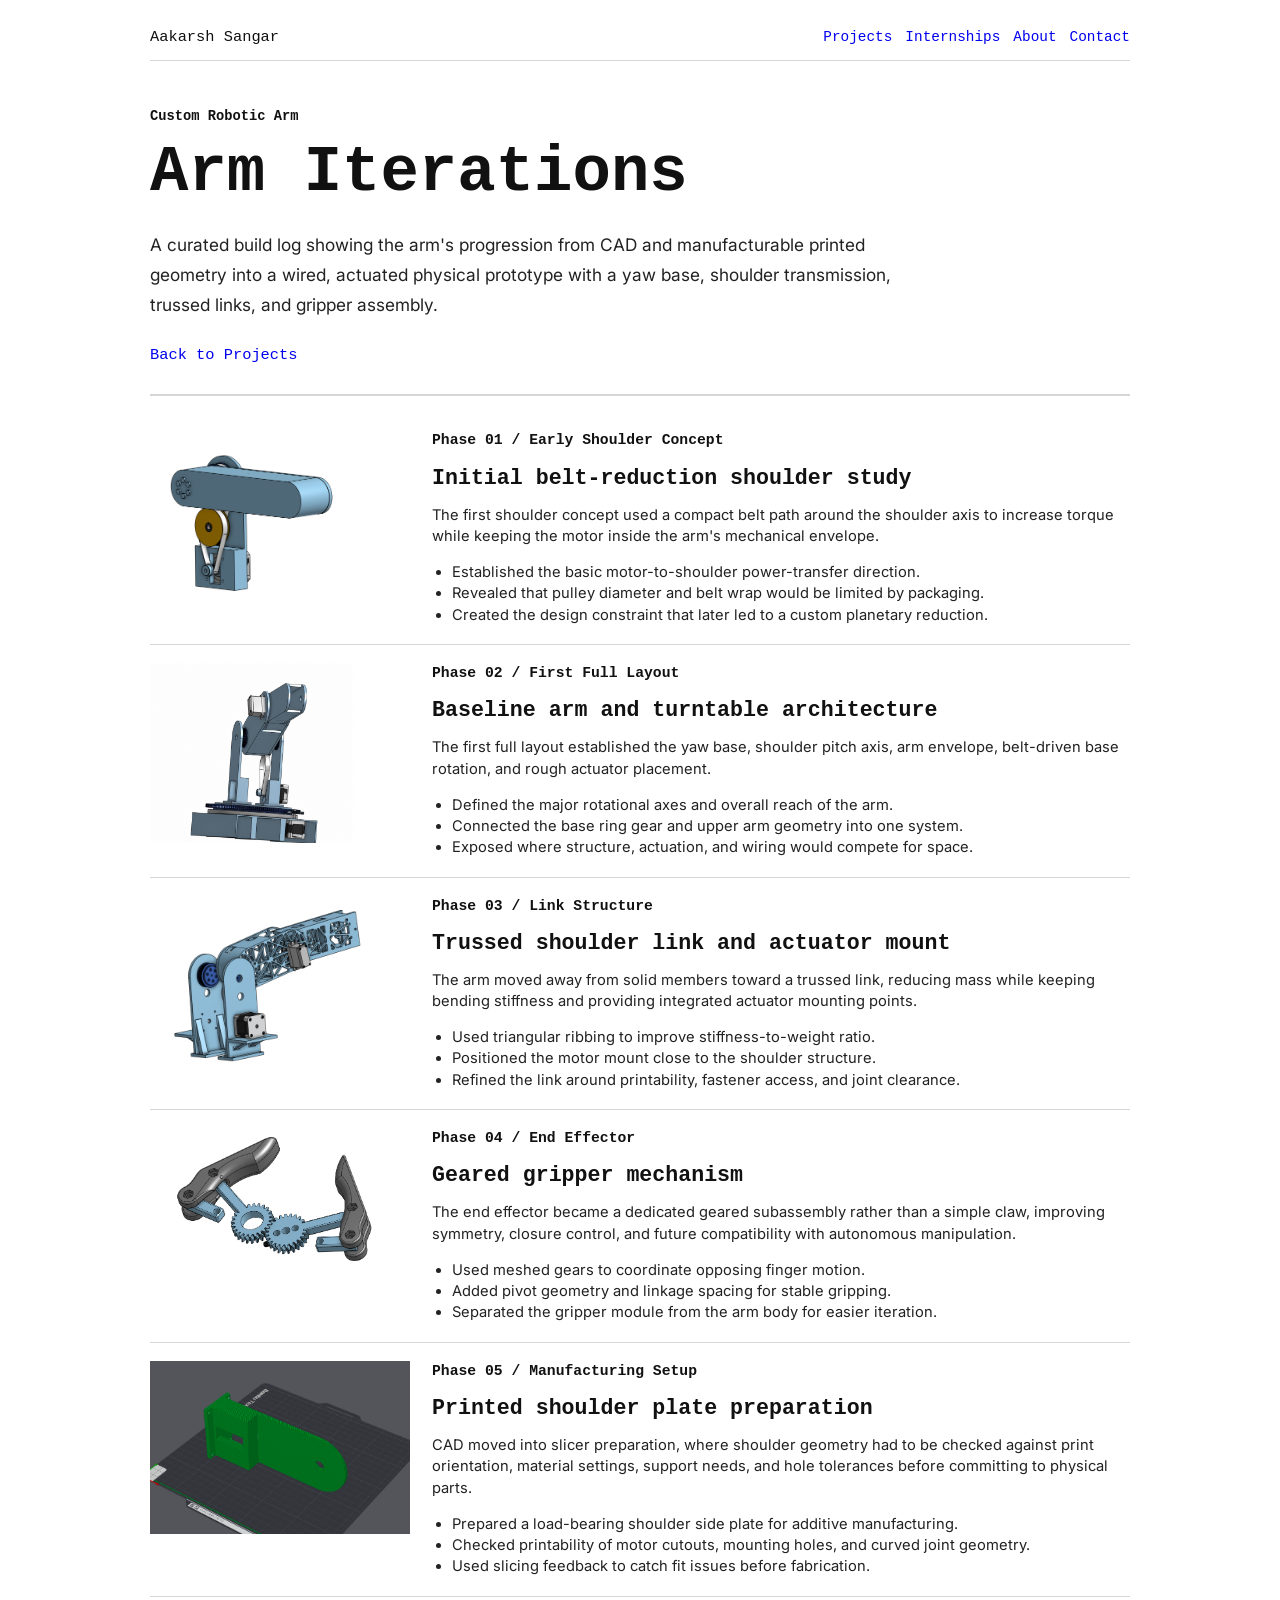
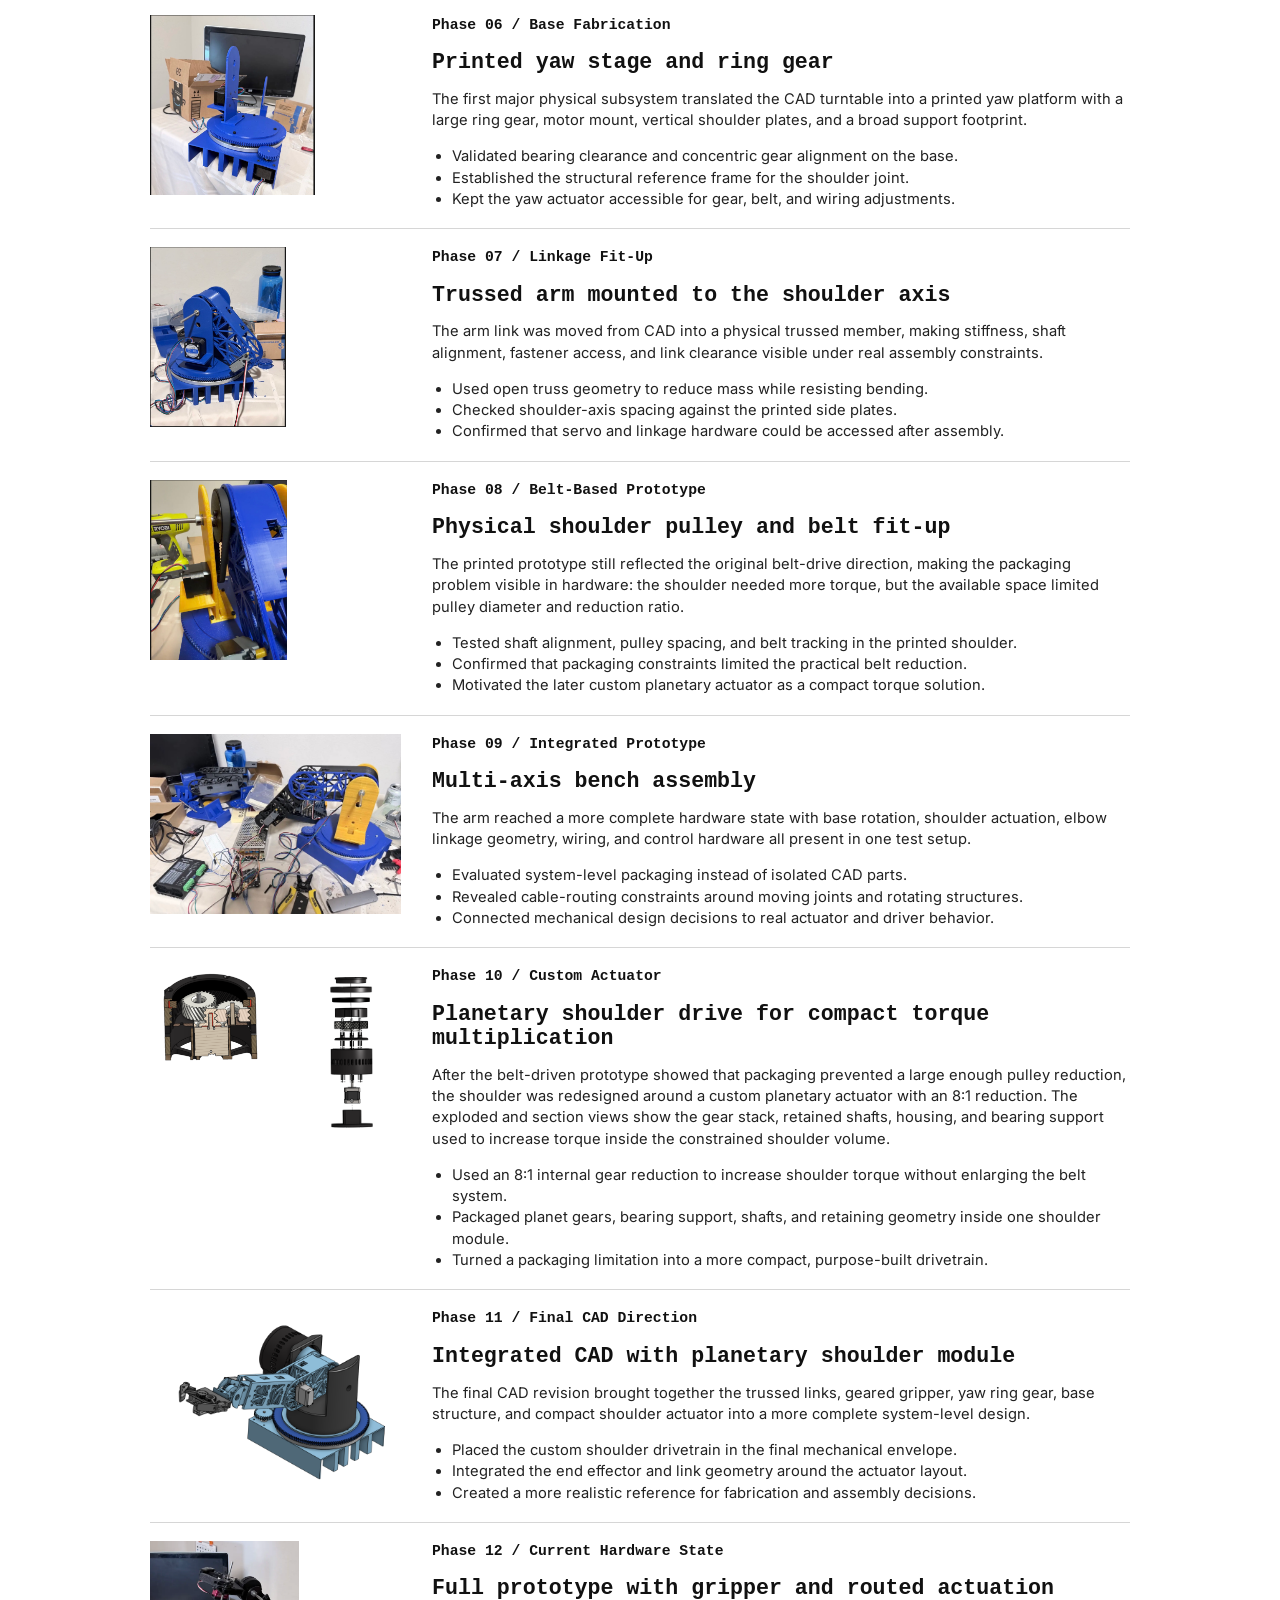
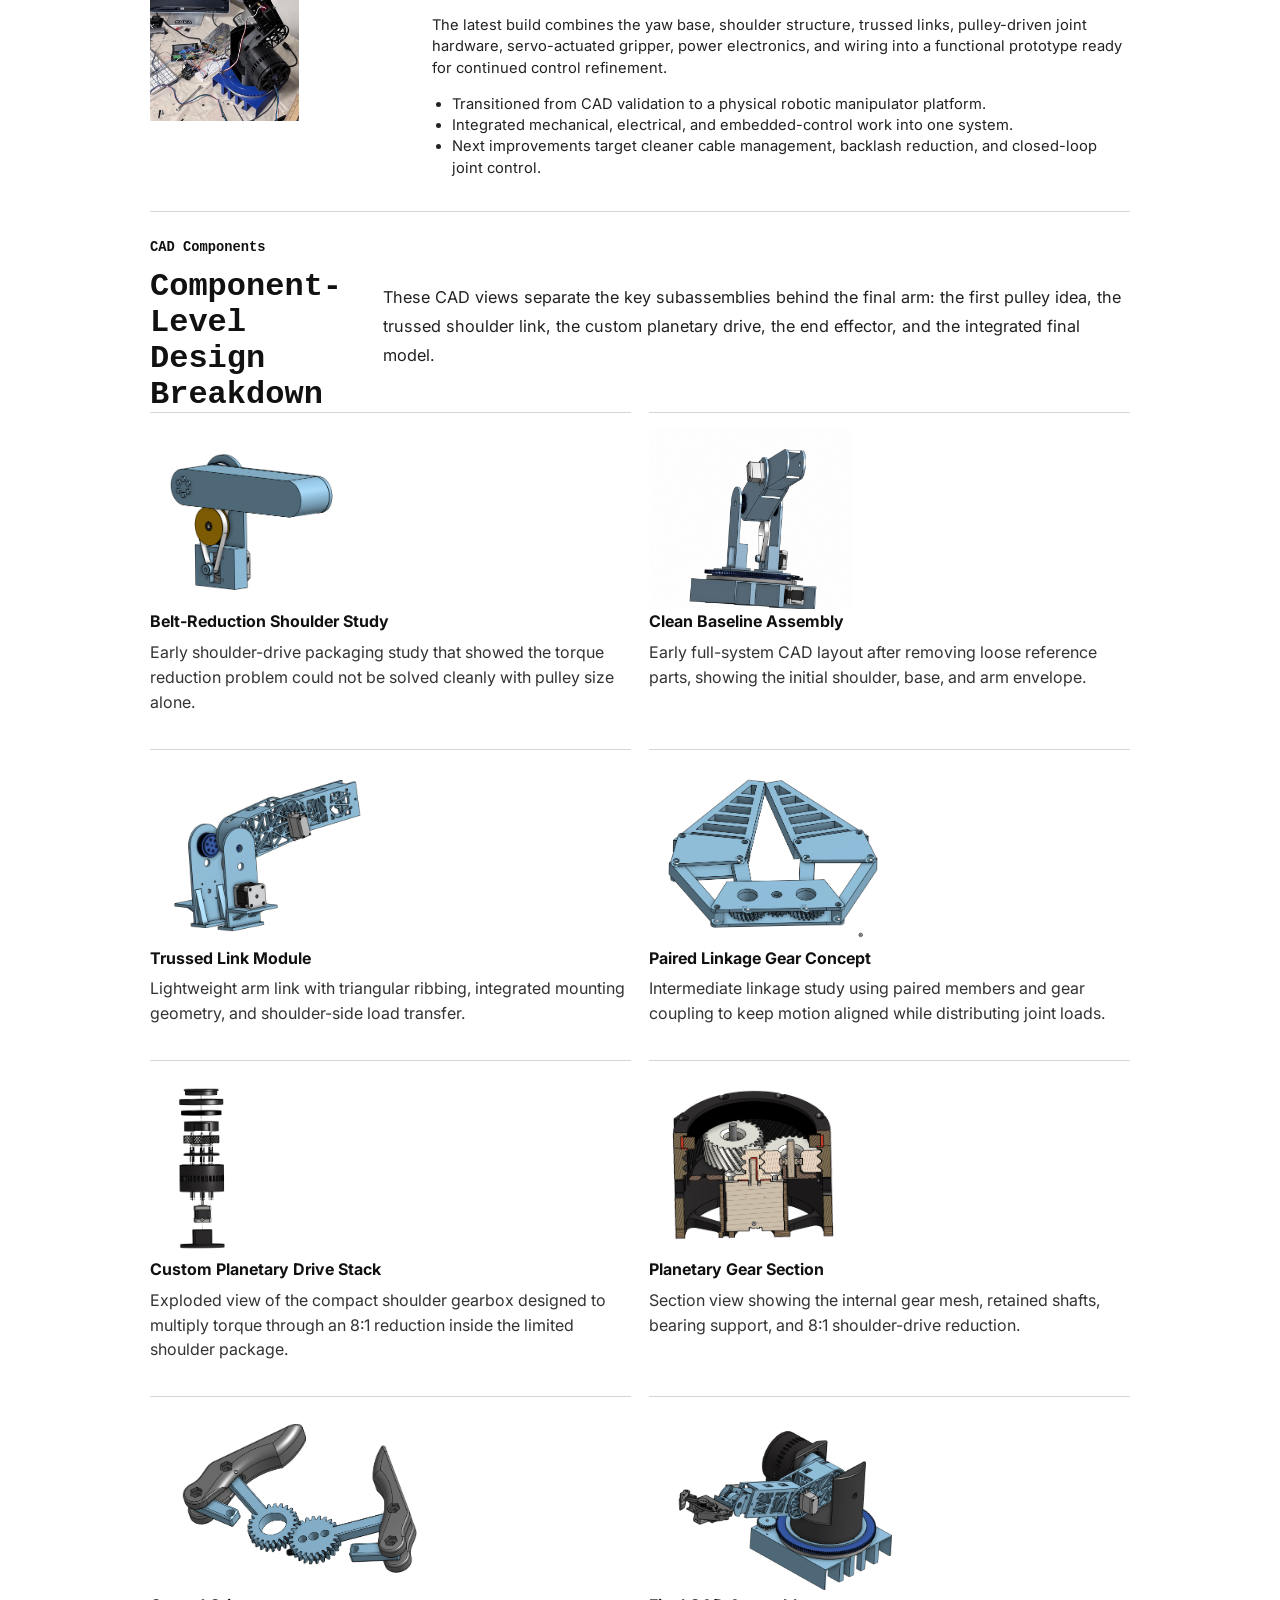
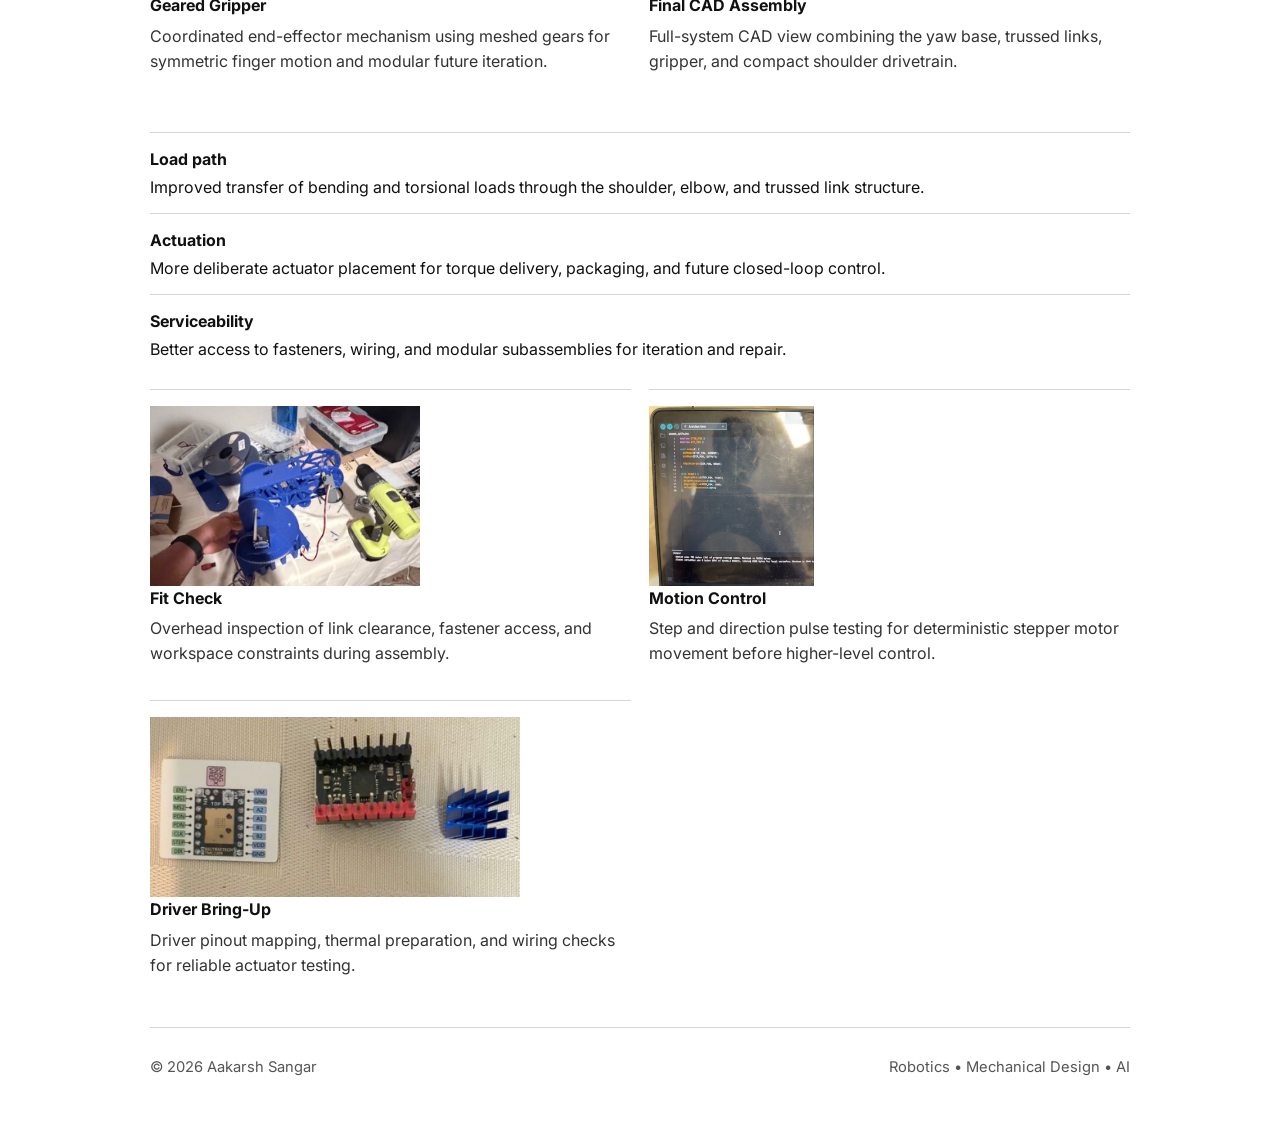
==== arm-iterations.html @ 0db15fcc "Add files via upload" ====
<!doctype html>
<html lang="en">
  <head>
    <meta charset="utf-8" />
    <meta name="viewport" content="width=device-width, initial-scale=1" />
    <meta
      name="description"
      content="Custom robotic arm iteration gallery by Aakarsh Sangar."
    />
    <title>Robotic Arm Iterations | Aakarsh Sangar</title>
    <link rel="preconnect" href="https://fonts.googleapis.com" />
    <link rel="preconnect" href="https://fonts.gstatic.com" crossorigin />
    <link
      href="https://fonts.googleapis.com/css2?family=Inter:wght@400;500;600;700;800&display=swap"
      rel="stylesheet"
    />
    <link rel="stylesheet" href="./styles.css" />
  </head>
  <body class="detail-page arm-detail">
    <header class="site-header" aria-label="Primary">
      <a class="brand" href="./index.html" aria-label="Aakarsh Sangar home">
        <span class="brand-mark" aria-hidden="true">AS</span>
        <span>Aakarsh Sangar</span>
      </a>
      <nav class="nav-links" aria-label="Page sections">
        <a href="./projects.html">Projects</a>
        <a href="./internships.html">Internships</a>
        <a href="./index.html#about">About</a>
        <a href="./index.html#contact">Contact</a>
      </nav>
    </header>

    <main>
      <section class="detail-hero" aria-labelledby="iterations-title">
        <p class="detail-kicker">Custom Robotic Arm</p>
        <h1 id="iterations-title">Arm Iterations</h1>
        <p class="detail-copy">
          A curated build log showing the arm's progression from CAD and
          manufacturable printed geometry into a wired, actuated physical
          prototype with a yaw base, shoulder transmission, trussed links, and
          gripper assembly.
        </p>
        <div class="hero-actions">
          <a class="button primary" href="./projects.html">Back to Projects</a>
        </div>
      </section>

      <section class="section iteration-grid" aria-label="Robotic arm iteration gallery">
        <article class="iteration-card">
          <img
            src="./assets/arm-iterations/18-cad-belt-shoulder-study.png"
            alt="Early CAD concept of robotic arm shoulder belt reduction"
          />
          <div class="iteration-body">
            <p class="eyebrow">Phase 01 / Early Shoulder Concept</p>
            <h2>Initial belt-reduction shoulder study</h2>
            <p>
              The first shoulder concept used a compact belt path around the
              shoulder axis to increase torque while keeping the motor inside
              the arm's mechanical envelope.
            </p>
            <ul>
              <li>Established the basic motor-to-shoulder power-transfer direction.</li>
              <li>Revealed that pulley diameter and belt wrap would be limited by packaging.</li>
              <li>Created the design constraint that later led to a custom planetary reduction.</li>
            </ul>
          </div>
        </article>

        <article class="iteration-card">
          <img
            src="./assets/arm-iterations/02-baseline-assembly-clean.jpg"
            alt="Cleaned early full CAD assembly of the robotic arm"
          />
          <div class="iteration-body">
            <p class="eyebrow">Phase 02 / First Full Layout</p>
            <h2>Baseline arm and turntable architecture</h2>
            <p>
              The first full layout established the yaw base, shoulder pitch
              axis, arm envelope, belt-driven base rotation, and rough actuator
              placement.
            </p>
            <ul>
              <li>Defined the major rotational axes and overall reach of the arm.</li>
              <li>Connected the base ring gear and upper arm geometry into one system.</li>
              <li>Exposed where structure, actuation, and wiring would compete for space.</li>
            </ul>
          </div>
        </article>

        <article class="iteration-card">
          <img
            src="./assets/arm-iterations/19-cad-trussed-shoulder-link.png"
            alt="CAD model of trussed robotic arm shoulder link"
          />
          <div class="iteration-body">
            <p class="eyebrow">Phase 03 / Link Structure</p>
            <h2>Trussed shoulder link and actuator mount</h2>
            <p>
              The arm moved away from solid members toward a trussed link,
              reducing mass while keeping bending stiffness and providing
              integrated actuator mounting points.
            </p>
            <ul>
              <li>Used triangular ribbing to improve stiffness-to-weight ratio.</li>
              <li>Positioned the motor mount close to the shoulder structure.</li>
              <li>Refined the link around printability, fastener access, and joint clearance.</li>
            </ul>
          </div>
        </article>

        <article class="iteration-card">
          <img
            src="./assets/arm-iterations/06-geared-gripper.png"
            alt="Geared gripper mechanism designed for the robotic arm"
          />
          <div class="iteration-body">
            <p class="eyebrow">Phase 04 / End Effector</p>
            <h2>Geared gripper mechanism</h2>
            <p>
              The end effector became a dedicated geared subassembly rather than
              a simple claw, improving symmetry, closure control, and future
              compatibility with autonomous manipulation.
            </p>
            <ul>
              <li>Used meshed gears to coordinate opposing finger motion.</li>
              <li>Added pivot geometry and linkage spacing for stable gripping.</li>
              <li>Separated the gripper module from the arm body for easier iteration.</li>
            </ul>
          </div>
        </article>

        <article class="iteration-card">
          <img
            src="./assets/arm-iterations/01-sliced-shoulder-plate.png"
            alt="Sliced shoulder plate prepared for 3D printing"
          />
          <div class="iteration-body">
            <p class="eyebrow">Phase 05 / Manufacturing Setup</p>
            <h2>Printed shoulder plate preparation</h2>
            <p>
              CAD moved into slicer preparation, where shoulder geometry had to
              be checked against print orientation, material settings, support
              needs, and hole tolerances before committing to physical parts.
            </p>
            <ul>
              <li>Prepared a load-bearing shoulder side plate for additive manufacturing.</li>
              <li>Checked printability of motor cutouts, mounting holes, and curved joint geometry.</li>
              <li>Used slicing feedback to catch fit issues before fabrication.</li>
            </ul>
          </div>
        </article>

        <article class="iteration-card">
          <img
            src="./assets/arm-iterations/08-real-base-yaw-ring.jpg"
            alt="Printed robotic arm base with ring gear and vertical shoulder supports"
          />
          <div class="iteration-body">
            <p class="eyebrow">Phase 06 / Base Fabrication</p>
            <h2>Printed yaw stage and ring gear</h2>
            <p>
              The first major physical subsystem translated the CAD turntable
              into a printed yaw platform with a large ring gear, motor mount,
              vertical shoulder plates, and a broad support footprint.
            </p>
            <ul>
              <li>Validated bearing clearance and concentric gear alignment on the base.</li>
              <li>Established the structural reference frame for the shoulder joint.</li>
              <li>Kept the yaw actuator accessible for gear, belt, and wiring adjustments.</li>
            </ul>
          </div>
        </article>

        <article class="iteration-card">
          <img
            src="./assets/arm-iterations/09-real-linkage-assembly.jpg"
            alt="Printed trussed arm linkage mounted to the robotic arm base"
          />
          <div class="iteration-body">
            <p class="eyebrow">Phase 07 / Linkage Fit-Up</p>
            <h2>Trussed arm mounted to the shoulder axis</h2>
            <p>
              The arm link was moved from CAD into a physical trussed member,
              making stiffness, shaft alignment, fastener access, and link
              clearance visible under real assembly constraints.
            </p>
            <ul>
              <li>Used open truss geometry to reduce mass while resisting bending.</li>
              <li>Checked shoulder-axis spacing against the printed side plates.</li>
              <li>Confirmed that servo and linkage hardware could be accessed after assembly.</li>
            </ul>
          </div>
        </article>

        <article class="iteration-card">
          <img
            src="./assets/arm-iterations/12-real-shoulder-transmission.jpg"
            alt="Close-up of physical belt-driven shoulder transmission"
          />
          <div class="iteration-body">
            <p class="eyebrow">Phase 08 / Belt-Based Prototype</p>
            <h2>Physical shoulder pulley and belt fit-up</h2>
            <p>
              The printed prototype still reflected the original belt-drive
              direction, making the packaging problem visible in hardware:
              the shoulder needed more torque, but the available space limited
              pulley diameter and reduction ratio.
            </p>
            <ul>
              <li>Tested shaft alignment, pulley spacing, and belt tracking in the printed shoulder.</li>
              <li>Confirmed that packaging constraints limited the practical belt reduction.</li>
              <li>Motivated the later custom planetary actuator as a compact torque solution.</li>
            </ul>
          </div>
        </article>

        <article class="iteration-card">
          <img
            src="./assets/arm-iterations/15-real-integrated-bench.jpg"
            alt="Integrated robotic arm prototype on a workbench with electronics and wiring"
          />
          <div class="iteration-body">
            <p class="eyebrow">Phase 09 / Integrated Prototype</p>
            <h2>Multi-axis bench assembly</h2>
            <p>
              The arm reached a more complete hardware state with base rotation,
              shoulder actuation, elbow linkage geometry, wiring, and control
              hardware all present in one test setup.
            </p>
            <ul>
              <li>Evaluated system-level packaging instead of isolated CAD parts.</li>
              <li>Revealed cable-routing constraints around moving joints and rotating structures.</li>
              <li>Connected mechanical design decisions to real actuator and driver behavior.</li>
            </ul>
          </div>
        </article>

        <article class="iteration-card engineering-highlight">
          <div class="iteration-media split-media">
            <img
              src="./assets/arm-iterations/21-cad-planetary-drive-section.png"
              alt="Section view of custom planetary shoulder drive"
            />
            <img
              src="./assets/arm-iterations/22-cad-planetary-drive-exploded.png"
              alt="Exploded CAD view of custom planetary shoulder drive"
            />
          </div>
          <div class="iteration-body">
            <p class="eyebrow">Phase 10 / Custom Actuator</p>
            <h2>Planetary shoulder drive for compact torque multiplication</h2>
            <p>
              After the belt-driven prototype showed that packaging prevented
              a large enough pulley reduction, the shoulder was redesigned
              around a custom planetary actuator with an 8:1 reduction. The
              exploded and section views show the gear stack, retained shafts,
              housing, and bearing support used to increase torque inside the
              constrained shoulder volume.
            </p>
            <ul>
              <li>Used an 8:1 internal gear reduction to increase shoulder torque without enlarging the belt system.</li>
              <li>Packaged planet gears, bearing support, shafts, and retaining geometry inside one shoulder module.</li>
              <li>Turned a packaging limitation into a more compact, purpose-built drivetrain.</li>
            </ul>
          </div>
        </article>

        <article class="iteration-card">
          <img
            src="./assets/arm-iterations/20-cad-final-arm-assembly.png"
            alt="Final CAD assembly of the robotic arm with planetary shoulder module"
          />
          <div class="iteration-body">
            <p class="eyebrow">Phase 11 / Final CAD Direction</p>
            <h2>Integrated CAD with planetary shoulder module</h2>
            <p>
              The final CAD revision brought together the trussed links, geared
              gripper, yaw ring gear, base structure, and compact shoulder
              actuator into a more complete system-level design.
            </p>
            <ul>
              <li>Placed the custom shoulder drivetrain in the final mechanical envelope.</li>
              <li>Integrated the end effector and link geometry around the actuator layout.</li>
              <li>Created a more realistic reference for fabrication and assembly decisions.</li>
            </ul>
          </div>
        </article>

        <article class="iteration-card featured-iteration">
          <img
            src="./assets/arm-iterations/17-real-current-prototype.png"
            alt="Current physical prototype of Aakarsh Sangar's robotic arm with gripper and wiring"
          />
          <div class="iteration-body">
            <p class="eyebrow">Phase 12 / Current Hardware State</p>
            <h2>Full prototype with gripper and routed actuation</h2>
            <p>
              The latest build combines the yaw base, shoulder structure,
              trussed links, pulley-driven joint hardware, servo-actuated
              gripper, power electronics, and wiring into a functional
              prototype ready for continued control refinement.
            </p>
            <ul>
              <li>Transitioned from CAD validation to a physical robotic manipulator platform.</li>
              <li>Integrated mechanical, electrical, and embedded-control work into one system.</li>
              <li>Next improvements target cleaner cable management, backlash reduction, and closed-loop joint control.</li>
            </ul>
          </div>
        </article>

        <div class="component-section">
          <div class="section-heading compact-heading">
            <div>
              <p class="eyebrow">CAD Components</p>
              <h2>Component-Level Design Breakdown</h2>
            </div>
            <p>
              These CAD views separate the key subassemblies behind the final
              arm: the first pulley idea, the trussed shoulder link, the custom
              planetary drive, the end effector, and the integrated final model.
            </p>
          </div>

          <div class="component-grid" aria-label="Robotic arm CAD component list">
            <article class="component-card">
              <img
                src="./assets/arm-iterations/18-cad-belt-shoulder-study.png"
                alt="Early CAD belt reduction concept for shoulder joint"
              />
              <div>
                <strong>Belt-Reduction Shoulder Study</strong>
                Early shoulder-drive packaging study that showed the torque
                reduction problem could not be solved cleanly with pulley size
                alone.
              </div>
            </article>
            <article class="component-card">
              <img
                src="./assets/arm-iterations/02-baseline-assembly-clean.jpg"
                alt="Cleaned baseline CAD assembly of robotic arm"
              />
              <div>
                <strong>Clean Baseline Assembly</strong>
                Early full-system CAD layout after removing loose reference
                parts, showing the initial shoulder, base, and arm envelope.
              </div>
            </article>
            <article class="component-card">
              <img
                src="./assets/arm-iterations/19-cad-trussed-shoulder-link.png"
                alt="CAD trussed link and shoulder support module"
              />
              <div>
                <strong>Trussed Link Module</strong>
                Lightweight arm link with triangular ribbing, integrated
                mounting geometry, and shoulder-side load transfer.
              </div>
            </article>
            <article class="component-card">
              <img
                src="./assets/arm-iterations/03-parallel-linkage.png"
                alt="CAD paired linkage and gear transfer concept"
              />
              <div>
                <strong>Paired Linkage Gear Concept</strong>
                Intermediate linkage study using paired members and gear
                coupling to keep motion aligned while distributing joint loads.
              </div>
            </article>
            <article class="component-card component-feature">
              <img
                src="./assets/arm-iterations/22-cad-planetary-drive-exploded.png"
                alt="Exploded CAD view of custom planetary shoulder drive"
              />
              <div>
                <strong>Custom Planetary Drive Stack</strong>
                Exploded view of the compact shoulder gearbox designed to
                multiply torque through an 8:1 reduction inside the limited
                shoulder package.
              </div>
            </article>
            <article class="component-card component-feature">
              <img
                src="./assets/arm-iterations/21-cad-planetary-drive-section.png"
                alt="Section CAD view of custom planetary shoulder gearbox"
              />
              <div>
                <strong>Planetary Gear Section</strong>
                Section view showing the internal gear mesh, retained shafts,
                bearing support, and 8:1 shoulder-drive reduction.
              </div>
            </article>
            <article class="component-card">
              <img
                src="./assets/arm-iterations/06-geared-gripper.png"
                alt="CAD geared gripper mechanism"
              />
              <div>
                <strong>Geared Gripper</strong>
                Coordinated end-effector mechanism using meshed gears for
                symmetric finger motion and modular future iteration.
              </div>
            </article>
            <article class="component-card component-wide">
              <img
                src="./assets/arm-iterations/20-cad-final-arm-assembly.png"
                alt="Final CAD robotic arm assembly"
              />
              <div>
                <strong>Final CAD Assembly</strong>
                Full-system CAD view combining the yaw base, trussed links,
                gripper, and compact shoulder drivetrain.
              </div>
            </article>
          </div>
        </div>

        <div class="technical-strip" aria-label="Technical improvement summary">
          <div>
            <strong>Load path</strong>
            Improved transfer of bending and torsional loads through the shoulder,
            elbow, and trussed link structure.
          </div>
          <div>
            <strong>Actuation</strong>
            More deliberate actuator placement for torque delivery, packaging,
            and future closed-loop control.
          </div>
          <div>
            <strong>Serviceability</strong>
            Better access to fasteners, wiring, and modular subassemblies for
            iteration and repair.
          </div>
        </div>

        <div class="supporting-gallery" aria-label="Supporting robotic arm build evidence">
          <article class="supporting-card">
            <img
              src="./assets/arm-iterations/10-real-overhead-fit-check.jpg"
              alt="Overhead fit check of the robotic arm linkage and base"
            />
            <div>
              <strong>Fit Check</strong>
              Overhead inspection of link clearance, fastener access, and
              workspace constraints during assembly.
            </div>
          </article>
          <article class="supporting-card">
            <img
              src="./assets/arm-iterations/13-real-step-dir-code.jpg"
              alt="Arduino IDE showing step and direction pulse code"
            />
            <div>
              <strong>Motion Control</strong>
              Step and direction pulse testing for deterministic stepper motor
              movement before higher-level control.
            </div>
          </article>
          <article class="supporting-card">
            <img
              src="./assets/arm-iterations/14-real-stepper-driver.png"
              alt="Stepper driver module, pinout reference card, and heat sink"
            />
            <div>
              <strong>Driver Bring-Up</strong>
              Driver pinout mapping, thermal preparation, and wiring checks for
              reliable actuator testing.
            </div>
          </article>
        </div>
      </section>
    </main>

    <footer class="footer">
      <span>© <span id="year"></span> Aakarsh Sangar</span>
      <span>Robotics • Mechanical Design • AI</span>
    </footer>

    <script src="./script.js"></script>
  </body>
</html>
---- styles.css ----
:root {
  color-scheme: dark;
  --bg: #181310;
  --surface: #211b17;
  --surface-2: #2a231f;
  --surface-3: #f6efe6;
  --line: rgba(246, 239, 230, 0.16);
  --line-strong: rgba(246, 239, 230, 0.34);
  --text: #f8f2ea;
  --muted: #c8b9a8;
  --accent: #d7b889;
  --accent-2: #f0ddbf;
  --ink: #17120e;
}

* {
  box-sizing: border-box;
}

html {
  scroll-behavior: smooth;
}

body {
  min-width: 320px;
  margin: 0;
  font-family: Inter, ui-sans-serif, system-ui, -apple-system, BlinkMacSystemFont, "Segoe UI", sans-serif;
  color: var(--text);
  background: var(--bg);
  letter-spacing: 0;
}

a {
  color: inherit;
}

.site-header {
  position: sticky;
  z-index: 20;
  top: 0;
  right: 0;
  left: 0;
  display: flex;
  align-items: center;
  justify-content: space-between;
  gap: 24px;
  padding: 16px clamp(18px, 5vw, 72px);
  border-bottom: 1px solid rgba(245, 239, 230, 0.12);
  background: rgba(22, 18, 15, 0.9);
  backdrop-filter: blur(18px);
}

.brand,
.nav-links {
  display: flex;
  align-items: center;
}

.brand {
  gap: 12px;
  text-decoration: none;
  font-weight: 700;
}

.brand-mark {
  display: grid;
  width: 36px;
  height: 36px;
  place-items: center;
  border: 1px solid var(--line-strong);
  border-radius: 8px;
  background: rgba(217, 185, 140, 0.14);
  color: var(--accent-2);
  font-size: 0.78rem;
}

.nav-links {
  gap: clamp(12px, 3vw, 30px);
}

.nav-links a {
  color: var(--muted);
  font-size: 0.92rem;
  font-weight: 600;
  text-decoration: none;
}

.nav-links a:hover,
.nav-links a:focus-visible {
  color: var(--text);
}

.hero {
  position: relative;
  display: grid;
  min-height: 460px;
  overflow: hidden;
  border-bottom: 1px solid var(--line);
}

.hero-image,
.hero-overlay {
  position: absolute;
  inset: 0;
}

.hero-image {
  width: 100%;
  height: 100%;
  object-fit: cover;
  opacity: 0.36;
  filter: sepia(0.8) saturate(0.55) brightness(0.7);
}

.hero-overlay {
  background:
    linear-gradient(90deg, var(--bg) 0%, rgba(22, 18, 15, 0.9) 48%, rgba(22, 18, 15, 0.68) 100%),
    linear-gradient(180deg, rgba(22, 18, 15, 0.08) 0%, var(--bg) 100%);
}

.hero-content {
  position: relative;
  z-index: 2;
  align-self: center;
  width: min(1120px, calc(100% - 36px));
  margin: 0 auto;
  padding: 52px 0;
}

.eyebrow {
  margin: 0 0 14px;
  color: var(--accent);
  font-size: 0.76rem;
  font-weight: 800;
  letter-spacing: 0;
  text-transform: uppercase;
}

h1,
h2,
p {
  overflow-wrap: anywhere;
}

h1 {
  max-width: 760px;
  margin: 0;
  font-size: clamp(3.1rem, 7vw, 6rem);
  line-height: 0.96;
  letter-spacing: 0;
}

h2 {
  margin: 0;
  font-size: clamp(1.8rem, 3.4vw, 3.2rem);
  line-height: 1.05;
  letter-spacing: 0;
}

.hero-copy {
  max-width: 680px;
  margin: 24px 0 0;
  color: var(--muted);
  font-size: clamp(1.05rem, 2vw, 1.35rem);
  line-height: 1.55;
}

.hero-actions {
  display: flex;
  flex-wrap: wrap;
  gap: 12px;
  margin-top: 26px;
}

.button {
  display: inline-flex;
  min-height: 46px;
  align-items: center;
  justify-content: center;
  border: 1px solid var(--line-strong);
  border-radius: 8px;
  padding: 0 18px;
  font-weight: 700;
  text-decoration: none;
}

.button.primary {
  border-color: rgba(245, 239, 230, 0.65);
  background: var(--surface-3);
  color: var(--ink);
}

.button.secondary {
  background: rgba(42, 33, 26, 0.7);
  color: var(--text);
}

.section {
  width: min(1120px, calc(100% - 36px));
  margin: 0 auto;
  padding: 54px 0;
}

.intro,
.contact,
.section-heading {
  display: grid;
  grid-template-columns: minmax(0, 0.55fr) minmax(300px, 1fr);
  gap: clamp(24px, 5vw, 64px);
  align-items: start;
}

.intro > p,
.contact > p,
.section-heading > p {
  margin: 0;
  color: var(--muted);
  font-size: 1.02rem;
  line-height: 1.75;
}

.about-copy {
  display: grid;
  gap: 14px;
}

.about-copy p {
  margin: 0;
  color: var(--muted);
  font-size: 1.02rem;
  line-height: 1.62;
}

.learning {
  padding-top: 10px;
}

.compact-heading {
  align-items: center;
}

.learning-list {
  display: flex;
  flex-wrap: wrap;
  gap: 10px;
}

.learning-list span {
  border: 1px solid rgba(245, 239, 230, 0.2);
  border-radius: 8px;
  padding: 10px 12px;
  background: rgba(42, 33, 26, 0.72);
  color: var(--accent-2);
  font-size: 0.9rem;
  font-weight: 700;
}

.projects-section {
  padding-top: 22px;
}

.project-grid {
  display: grid;
  grid-template-columns: repeat(3, minmax(0, 1fr));
  gap: 16px;
  margin-top: 34px;
}

.featured-grid {
  grid-template-columns: repeat(2, minmax(0, 1fr));
}

.spotlight-card {
  grid-column: span 2;
}

.spotlight-card .project-media {
  aspect-ratio: 21 / 9;
}

.archive-heading {
  margin-top: 74px;
}

.project-card {
  overflow: hidden;
  border: 1px solid var(--line);
  border-radius: 8px;
  background: rgba(33, 26, 21, 0.88);
}

.project-media {
  position: relative;
  aspect-ratio: 16 / 10;
  overflow: hidden;
  border-bottom: 1px solid var(--line);
  background: var(--surface-2);
}

.project-media img,
.project-placeholder {
  width: 100%;
  height: 100%;
}

.project-media img {
  display: block;
  object-fit: cover;
}

.project-gallery {
  display: grid;
  grid-template-columns: repeat(2, minmax(0, 1fr));
  gap: 8px;
  padding: 8px;
  border-bottom: 1px solid var(--line);
  background: rgba(22, 18, 15, 0.66);
}

.project-gallery img {
  display: block;
  width: 100%;
  aspect-ratio: 16 / 10;
  border: 1px solid rgba(245, 239, 230, 0.18);
  border-radius: 6px;
  object-fit: cover;
}

.project-placeholder {
  display: grid;
  place-items: center;
  padding: 22px;
  background:
    linear-gradient(135deg, rgba(217, 185, 140, 0.16), rgba(22, 18, 15, 0.12)),
    var(--surface-2);
  color: var(--accent);
  font-size: 0.84rem;
  font-weight: 800;
  text-align: center;
}

.project-body {
  padding: 20px;
}

.project-category {
  margin: 0 0 10px;
  color: var(--accent);
  font-size: 0.74rem;
  font-weight: 800;
  text-transform: uppercase;
}

.project-title {
  margin: 0;
  font-size: 1.15rem;
  line-height: 1.25;
}

.project-description {
  margin: 12px 0 18px;
  color: var(--muted);
  line-height: 1.65;
}

.project-meta {
  display: flex;
  flex-wrap: wrap;
  gap: 8px;
  margin-bottom: 18px;
}

.tag {
  border: 1px solid rgba(245, 239, 230, 0.18);
  border-radius: 999px;
  padding: 6px 9px;
  color: var(--accent-2);
  font-size: 0.76rem;
  font-weight: 700;
}

.project-links {
  display: flex;
  flex-wrap: wrap;
  gap: 14px;
}

.project-link {
  color: var(--accent-2);
  font-weight: 800;
  text-decoration: none;
}

.muted-link {
  color: var(--muted);
}

.project-link:hover,
.project-link:focus-visible {
  text-decoration: underline;
}

.home-page {
  background:
    linear-gradient(180deg, rgba(246, 239, 230, 0.035), transparent 280px),
    var(--bg);
}

.home-page .site-header {
  position: static;
  width: min(940px, calc(100% - 36px));
  margin: 0 auto;
  padding: 28px 0 18px;
  border-bottom: 1px solid var(--line);
  background: transparent;
  backdrop-filter: none;
}

.home-page .brand-mark {
  display: none;
}

.home-page .brand {
  font-size: 1rem;
}

.home-page .nav-links {
  gap: 18px;
}

.home-page .nav-links a {
  font-size: 0.86rem;
  font-weight: 600;
}

.home-page .hero {
  min-height: auto;
  border-bottom: 0;
}

.home-page .hero-content {
  display: grid;
  grid-template-columns: minmax(0, 1.3fr) minmax(260px, 0.7fr);
  gap: clamp(28px, 6vw, 72px);
  width: min(940px, calc(100% - 36px));
  padding: 58px 0 36px;
}

.home-page .hero-primary {
  min-width: 0;
}

.home-page h1 {
  max-width: 100%;
  font-size: clamp(3.2rem, 8vw, 5.9rem);
  line-height: 0.98;
}

.hero-line {
  max-width: 640px;
  margin: 22px 0 0;
  color: var(--muted);
  font-size: clamp(1.04rem, 2vw, 1.25rem);
  line-height: 1.62;
}

.home-page .hero-actions {
  gap: 10px;
  margin-top: 24px;
}

.home-page .button {
  min-height: 40px;
  border-radius: 999px;
  padding: 0 14px;
  font-size: 0.9rem;
}

.hero-notes {
  display: grid;
  align-self: end;
  gap: 14px;
  padding-top: 10px;
}

.hero-notes div {
  border-top: 1px solid var(--line);
  padding-top: 14px;
}

.hero-notes span {
  display: block;
  margin-bottom: 4px;
  color: var(--accent);
  font-size: 0.72rem;
  font-weight: 800;
  text-transform: uppercase;
}

.hero-notes strong {
  display: block;
  color: var(--text);
  font-size: 0.96rem;
  line-height: 1.45;
}

.home-page .section {
  width: min(940px, calc(100% - 36px));
  padding: 38px 0;
  border-top: 1px solid var(--line);
}

.home-page .intro,
.home-page .contact,
.home-page .section-heading {
  grid-template-columns: minmax(150px, 0.36fr) minmax(0, 1fr);
  gap: clamp(20px, 4vw, 46px);
}

.home-page h2 {
  font-size: clamp(1.55rem, 3.2vw, 2.45rem);
}

.home-page .about-copy p,
.home-page .intro > p,
.home-page .contact > p,
.home-page .section-heading > p {
  font-size: 0.98rem;
  line-height: 1.72;
}

.home-page .learning {
  padding-top: 38px;
}

.home-page .learning-list {
  gap: 8px;
}

.home-page .learning-list span,
.home-page .tag {
  border-radius: 999px;
  padding: 5px 9px;
  background: transparent;
  font-size: 0.74rem;
  font-weight: 600;
}

.home-page .projects-section {
  padding-top: 38px;
}

.home-page .project-grid,
.home-page .featured-grid {
  display: grid;
  grid-template-columns: 1fr;
  gap: 0;
  margin-top: 22px;
}

.home-page .project-card,
.home-page .spotlight-card {
  display: grid;
  grid-column: auto;
  grid-template-columns: minmax(168px, 0.34fr) minmax(0, 1fr);
  gap: 22px;
  border: 0;
  border-top: 1px solid var(--line);
  border-radius: 0;
  padding: 22px 0;
  background: transparent;
}

.home-page .project-card:first-child {
  border-top: 0;
}

.home-page .project-media,
.home-page .spotlight-card .project-media {
  align-self: start;
  aspect-ratio: 4 / 3;
  border: 1px solid var(--line);
  border-radius: 6px;
  background: var(--surface);
}

.home-page .project-media img {
  filter: saturate(0.88) contrast(0.96);
}

.home-page .project-gallery {
  display: none;
}

.home-page .project-body {
  padding: 0;
}

.home-page .project-category {
  margin-bottom: 6px;
  font-size: 0.69rem;
}

.home-page .project-title {
  font-size: 1.18rem;
}

.home-page .project-description {
  margin: 10px 0 14px;
  font-size: 0.96rem;
  line-height: 1.62;
}

.home-page .project-meta {
  gap: 7px;
  margin-bottom: 14px;
}

.home-page .project-links {
  gap: 12px;
}

.home-page .project-link {
  color: var(--accent-2);
  font-size: 0.92rem;
  font-weight: 700;
}

.home-page .archive-heading {
  margin-top: 42px;
}

.home-page .footer {
  width: min(940px, calc(100% - 36px));
}

.detail-page .site-header {
  position: sticky;
}

.detail-hero {
  width: min(1120px, calc(100% - 36px));
  margin: 0 auto;
  padding: 52px 0 30px;
}

.detail-kicker {
  margin: 0 0 14px;
  color: var(--accent);
  font-size: 0.76rem;
  font-weight: 800;
  text-transform: uppercase;
}

.detail-copy {
  max-width: 760px;
  margin: 20px 0 0;
  color: var(--muted);
  font-size: 1.08rem;
  line-height: 1.75;
}

.iteration-grid {
  display: grid;
  gap: 22px;
}

.iteration-card {
  display: grid;
  grid-template-columns: minmax(0, 0.95fr) minmax(280px, 0.8fr);
  gap: 22px;
  overflow: hidden;
  border: 1px solid var(--line);
  border-radius: 8px;
  background: rgba(33, 26, 21, 0.88);
}

.featured-iteration {
  border-color: rgba(217, 185, 140, 0.42);
  background: rgba(42, 33, 26, 0.92);
}

.engineering-highlight {
  border-color: rgba(240, 222, 194, 0.55);
  background:
    linear-gradient(135deg, rgba(217, 185, 140, 0.16), rgba(33, 26, 21, 0.94) 42%),
    rgba(33, 26, 21, 0.92);
}

.iteration-card img {
  display: block;
  width: 100%;
  height: 100%;
  min-height: 320px;
  object-fit: cover;
}

.iteration-media {
  display: grid;
  min-height: 320px;
  background: rgba(245, 239, 230, 0.12);
}

.split-media {
  grid-template-columns: minmax(0, 1.18fr) minmax(0, 0.82fr);
  gap: 1px;
}

.iteration-media img {
  min-height: 0;
  padding: 12px;
  object-fit: contain;
  background: #f7f4ef;
}

.iteration-body {
  padding: 28px;
}

.iteration-body h2 {
  font-size: clamp(1.5rem, 2.6vw, 2.3rem);
}

.iteration-body p,
.iteration-body li {
  color: var(--muted);
  line-height: 1.65;
}

.iteration-body ul {
  margin: 18px 0 0;
  padding-left: 20px;
}

.technical-strip {
  display: grid;
  grid-template-columns: repeat(3, minmax(0, 1fr));
  gap: 16px;
  margin-top: 26px;
}

.technical-strip div {
  border: 1px solid var(--line);
  border-radius: 8px;
  padding: 18px;
  background: rgba(42, 33, 26, 0.64);
}

.technical-strip strong {
  display: block;
  margin-bottom: 8px;
  color: var(--accent-2);
}

.component-section {
  display: grid;
  gap: 22px;
  margin-top: 18px;
  padding: 28px;
  border: 1px solid rgba(217, 185, 140, 0.28);
  border-radius: 8px;
  background: rgba(22, 18, 15, 0.5);
}

.component-grid {
  display: grid;
  grid-template-columns: repeat(3, minmax(0, 1fr));
  gap: 16px;
}

.component-card {
  overflow: hidden;
  border: 1px solid var(--line);
  border-radius: 8px;
  background: rgba(42, 33, 26, 0.64);
}

.component-feature {
  border-color: rgba(240, 222, 194, 0.42);
  background: rgba(56, 44, 34, 0.78);
}

.component-wide {
  grid-column: 1 / -1;
  display: grid;
  grid-template-columns: minmax(0, 1.25fr) minmax(280px, 0.75fr);
}

.component-card img {
  display: block;
  width: 100%;
  aspect-ratio: 16 / 11;
  object-fit: cover;
  border-bottom: 1px solid var(--line);
  background: #f7f4ef;
}

.component-card div {
  padding: 16px;
  color: var(--muted);
  line-height: 1.55;
}

.component-card strong {
  display: block;
  margin-bottom: 6px;
  color: var(--accent-2);
}

.supporting-gallery {
  display: grid;
  grid-template-columns: repeat(3, minmax(0, 1fr));
  gap: 16px;
  margin-top: 6px;
}

.supporting-card {
  overflow: hidden;
  border: 1px solid var(--line);
  border-radius: 8px;
  background: rgba(42, 33, 26, 0.64);
}

.supporting-card img {
  display: block;
  width: 100%;
  aspect-ratio: 16 / 10;
  object-fit: cover;
  border-bottom: 1px solid var(--line);
}

.supporting-card div {
  padding: 16px;
  color: var(--muted);
  line-height: 1.55;
}

.supporting-card strong {
  display: block;
  margin-bottom: 6px;
  color: var(--accent-2);
}

.case-study-grid {
  display: grid;
  grid-template-columns: repeat(4, minmax(0, 1fr));
  gap: 16px;
  margin-top: 26px;
}

.case-study-stat {
  border: 1px solid var(--line);
  border-radius: 8px;
  padding: 18px;
  background: rgba(42, 33, 26, 0.64);
}

.case-study-stat strong {
  display: block;
  margin-bottom: 8px;
  color: var(--accent-2);
  font-size: 1.6rem;
}

.process-list {
  display: grid;
  gap: 22px;
}

.process-step {
  display: grid;
  grid-template-columns: minmax(0, 0.85fr) minmax(320px, 1fr);
  gap: 22px;
  overflow: hidden;
  border: 1px solid var(--line);
  border-radius: 8px;
  background: rgba(33, 26, 21, 0.88);
}

.process-step img,
.process-step video {
  display: block;
  width: 100%;
  height: 100%;
  min-height: 330px;
  background: var(--surface-2);
  object-fit: cover;
}

.process-step video {
  max-height: 520px;
}

.process-body {
  padding: 28px;
}

.process-body h2 {
  font-size: clamp(1.45rem, 2.4vw, 2.1rem);
}

.process-body p,
.process-body li {
  color: var(--muted);
  line-height: 1.65;
}

.process-body ul {
  margin: 18px 0 0;
  padding-left: 20px;
}

.evidence-grid {
  display: grid;
  grid-template-columns: repeat(3, minmax(0, 1fr));
  gap: 16px;
}

.evidence-card {
  overflow: hidden;
  border: 1px solid var(--line);
  border-radius: 8px;
  background: rgba(33, 26, 21, 0.88);
}

.evidence-card img {
  display: block;
  width: 100%;
  aspect-ratio: 16 / 10;
  object-fit: cover;
}

.evidence-card p {
  margin: 0;
  padding: 16px;
  color: var(--muted);
  line-height: 1.5;
}

.resource-list {
  display: flex;
  flex-wrap: wrap;
  gap: 12px;
  margin-top: 26px;
}

.footer {
  display: flex;
  flex-wrap: wrap;
  justify-content: space-between;
  gap: 12px;
  width: min(1120px, calc(100% - 36px));
  margin: 0 auto;
  padding: 30px 0 46px;
  border-top: 1px solid var(--line);
  color: var(--muted);
  font-size: 0.92rem;
}

@media (max-width: 900px) {
  .home-page .hero-content,
  .home-page .project-card,
  .home-page .spotlight-card {
    grid-template-columns: 1fr;
  }

  .home-page .hero-notes {
    grid-template-columns: repeat(3, minmax(0, 1fr));
    align-self: auto;
  }

  .home-page .project-media,
  .home-page .spotlight-card .project-media {
    max-width: 360px;
  }

  .featured-grid,
  .project-grid {
    grid-template-columns: repeat(2, minmax(0, 1fr));
  }

  .spotlight-card {
    grid-column: span 2;
  }

  .iteration-card,
  .technical-strip,
  .component-grid,
  .component-wide,
  .supporting-gallery,
  .case-study-grid,
  .process-step,
  .evidence-grid {
    grid-template-columns: 1fr;
  }

  .iteration-card img {
    min-height: 260px;
  }

  .iteration-media {
    min-height: 360px;
  }

  .split-media {
    grid-template-columns: 1fr;
    grid-template-rows: repeat(2, minmax(0, 1fr));
  }

  .intro,
  .contact,
  .section-heading {
    grid-template-columns: 1fr;
  }
}

@media (max-width: 640px) {
  .site-header {
    position: sticky;
    align-items: flex-start;
  }

  .home-page .site-header {
    position: static;
    align-items: center;
    padding-top: 22px;
  }

  .nav-links {
    display: none;
  }

  .home-page .nav-links {
    display: flex;
    flex-wrap: wrap;
    gap: 10px 14px;
    justify-content: flex-end;
  }

  .hero {
    min-height: auto;
  }

  .home-page .hero-content {
    padding: 42px 0 28px;
  }

  .home-page h1 {
    font-size: clamp(3rem, 16vw, 4.4rem);
  }

  .home-page .hero-notes {
    grid-template-columns: 1fr;
  }

  h1 {
    max-width: 100%;
    font-size: clamp(3rem, 13vw, 4rem);
    line-height: 0.96;
  }

  .hero-copy {
    max-width: 100%;
    font-size: 1.04rem;
  }

  .hero-actions {
    flex-direction: column;
    align-items: stretch;
  }

  .button {
    width: 100%;
  }

  .section {
    padding: 64px 0;
  }

  .home-page .section {
    padding: 32px 0;
  }

  .home-page .intro,
  .home-page .contact,
  .home-page .section-heading {
    grid-template-columns: 1fr;
  }

  .home-page .project-card,
  .home-page .spotlight-card {
    gap: 16px;
    padding: 20px 0;
  }

  .home-page .project-media,
  .home-page .spotlight-card .project-media {
    max-width: none;
  }

  .featured-grid,
  .project-grid {
    grid-template-columns: 1fr;
  }

  .spotlight-card {
    grid-column: span 1;
  }

  .detail-hero {
    padding: 56px 0 24px;
  }

  .iteration-body {
    padding: 22px;
  }

  .iteration-card img {
    min-height: 220px;
  }

  .iteration-media {
    min-height: 300px;
  }

  .process-step img,
  .process-step video {
    min-height: 220px;
  }
}

/* Minimal light portfolio direction inspired by the reference site. */
:root {
  color-scheme: light;
  --bg: #ffffff;
  --surface: #ffffff;
  --surface-2: #f7f7f7;
  --surface-3: #111111;
  --line: rgba(0, 0, 0, 0.16);
  --line-strong: rgba(0, 0, 0, 0.32);
  --text: #111111;
  --muted: #555555;
  --accent: #111111;
  --accent-2: #111111;
  --ink: #ffffff;
}

body,
.home-page {
  color: var(--text);
  background: #ffffff;
}

a {
  color: #111111;
  text-decoration-thickness: 1px;
  text-underline-offset: 3px;
}

.site-header,
.home-page .site-header {
  position: static;
  width: min(760px, calc(100% - 36px));
  margin: 0 auto;
  padding: 28px 0 14px;
  border-bottom: 1px solid var(--line);
  background: transparent;
  backdrop-filter: none;
}

.brand,
.home-page .brand {
  color: #111111;
  font-size: 0.96rem;
  font-weight: 600;
}

.brand-mark {
  display: none;
}

.nav-links,
.home-page .nav-links {
  gap: 13px;
}

.nav-links a,
.home-page .nav-links a {
  color: #111111;
  font-size: 0.9rem;
  font-weight: 400;
  text-decoration: underline;
}

.hero,
.home-page .hero {
  min-height: auto;
  border-bottom: 0;
}

.hero-image,
.hero-overlay {
  display: none;
}

.hero-content,
.home-page .hero-content,
.section,
.home-page .section,
.detail-hero,
.footer,
.home-page .footer {
  width: min(760px, calc(100% - 36px));
}

.hero-content,
.home-page .hero-content {
  display: grid;
  grid-template-columns: 1fr;
  gap: 22px;
  padding: 52px 0 30px;
}

.eyebrow,
.detail-kicker,
.project-category {
  color: #111111;
  font-size: 0.72rem;
  font-weight: 500;
  text-transform: none;
}

h1,
.home-page h1 {
  max-width: 100%;
  font-size: clamp(2.65rem, 9vw, 5.1rem);
  font-weight: 700;
  line-height: 0.98;
}

h2,
.home-page h2,
.detail-hero h1 {
  color: #111111;
  font-size: clamp(1.35rem, 3.2vw, 2rem);
  font-weight: 650;
  line-height: 1.12;
}

.detail-hero h1 {
  font-size: clamp(2.2rem, 7vw, 4rem);
}

.hero-line,
.detail-copy,
.about-copy p,
.intro > p,
.contact > p,
.section-heading > p,
.project-description,
.process-body p,
.process-body li,
.iteration-body p,
.iteration-body li,
.evidence-card p,
.supporting-card div,
.component-card div {
  color: #333333;
}

.hero-line {
  max-width: 620px;
  margin-top: 18px;
  font-size: 1.02rem;
  line-height: 1.68;
}

.hero-actions,
.home-page .hero-actions,
.project-links,
.resource-list {
  gap: 14px;
}

.button,
.home-page .button,
.project-link {
  width: auto;
  min-height: 0;
  border: 0;
  border-radius: 0;
  padding: 0;
  background: transparent;
  color: #111111;
  font-size: 0.96rem;
  font-weight: 400;
  text-decoration: underline;
}

.button.primary,
.button.secondary {
  border: 0;
  background: transparent;
  color: #111111;
}

.hero-notes,
.home-page .hero-notes {
  display: flex;
  flex-wrap: wrap;
  gap: 12px 18px;
  padding-top: 2px;
}

.hero-notes div {
  border-top: 0;
  padding-top: 0;
}

.hero-notes span,
.hero-notes strong {
  display: inline;
  color: #555555;
  font-size: 0.9rem;
  font-weight: 400;
  text-transform: none;
}

.hero-notes span::after {
  content: ": ";
}

.section,
.home-page .section {
  padding: 34px 0;
  border-top: 1px solid var(--line);
}

.intro,
.contact,
.section-heading,
.home-page .intro,
.home-page .contact,
.home-page .section-heading {
  grid-template-columns: minmax(130px, 0.28fr) minmax(0, 1fr);
  gap: 24px;
}

.learning-list {
  gap: 8px 10px;
}

.learning-list span,
.home-page .learning-list span,
.tag,
.home-page .tag {
  border: 0;
  border-radius: 0;
  padding: 0;
  background: transparent;
  color: #555555;
  font-size: 0.86rem;
  font-weight: 400;
}

.learning-list span::before,
.tag::before {
  content: "#";
}

.project-grid,
.featured-grid,
.home-page .project-grid,
.home-page .featured-grid {
  display: grid;
  grid-template-columns: 1fr;
  gap: 0;
  margin-top: 18px;
}

.project-card,
.home-page .project-card,
.spotlight-card,
.home-page .spotlight-card {
  display: block;
  grid-column: auto;
  border: 0;
  border-top: 1px solid var(--line);
  border-radius: 0;
  padding: 18px 0;
  background: transparent;
}

.project-card:first-child,
.home-page .project-card:first-child {
  border-top: 0;
}

.project-media,
.project-gallery,
.home-page .project-media,
.home-page .project-gallery,
.spotlight-card .project-media {
  display: none;
}

.project-body,
.home-page .project-body {
  padding: 0;
}

.project-title,
.home-page .project-title {
  color: #111111;
  font-size: 1.04rem;
  font-weight: 600;
}

.project-description,
.home-page .project-description {
  margin: 8px 0 12px;
  font-size: 0.96rem;
  line-height: 1.65;
}

.project-meta,
.home-page .project-meta {
  gap: 8px;
  margin-bottom: 12px;
}

.archive-heading {
  margin-top: 34px;
}

.detail-page .site-header {
  position: static;
}

.detail-hero {
  padding: 44px 0 24px;
}

.iteration-card,
.process-step,
.evidence-card,
.supporting-card,
.component-card,
.technical-strip div,
.case-study-stat,
.component-section,
.featured-iteration,
.engineering-highlight {
  border: 1px solid var(--line);
  border-radius: 0;
  background: transparent;
}

.iteration-card,
.process-step {
  gap: 0;
}

.iteration-body,
.process-body {
  padding: 24px;
}

.technical-strip div,
.case-study-stat,
.component-section,
.supporting-card div,
.component-card div,
.evidence-card p {
  background: transparent;
}

.technical-strip strong,
.supporting-card strong,
.component-card strong {
  color: #111111;
}

.iteration-media,
.process-step img,
.process-step video,
.project-placeholder {
  background: #f7f7f7;
}

.component-card img,
.iteration-media img {
  background: #ffffff;
}

.footer,
.home-page .footer {
  color: #555555;
  border-top: 1px solid var(--line);
}

@media (max-width: 900px) {
  .home-page .hero-notes {
    display: flex;
  }
}

@media (max-width: 640px) {
  .site-header,
  .home-page .site-header {
    align-items: flex-start;
  }

  .nav-links,
  .home-page .nav-links {
    display: flex;
    flex-wrap: wrap;
    justify-content: flex-start;
  }

  .intro,
  .contact,
  .section-heading,
  .home-page .intro,
  .home-page .contact,
  .home-page .section-heading {
    grid-template-columns: 1fr;
  }

  .hero-actions {
    flex-direction: row;
    align-items: center;
  }
}

.reference-home {
  min-height: 100vh;
  margin: 0;
  overflow-x: hidden;
  color: #202020;
  background: #ffffff;
  font-family: "Courier New", Courier, monospace;
}

.reference-shell {
  display: grid;
  grid-template-columns: 46.5vw 53.5vw;
  min-height: 100vh;
}

.reference-panel {
  position: relative;
  display: flex;
  min-height: 100vh;
  flex-direction: column;
  padding: 12.2vh 0 4vh 12.7vw;
}

.identity-block h1 {
  margin: 0;
  color: #202020;
  font-family: "Courier New", Courier, monospace;
  font-size: clamp(2.1rem, 2.25vw, 3rem);
  font-weight: 700;
  line-height: 1;
  letter-spacing: -0.04em;
}

.identity-block p {
  margin: 0.42rem 0 0;
  color: #202020;
  font-size: clamp(1rem, 1.05vw, 1.35rem);
  font-weight: 700;
  line-height: 1.1;
}

.reference-nav {
  display: grid;
  gap: 0;
  width: max-content;
  margin-top: 12.3vh;
  padding-left: 0.9vw;
}

.reference-nav a,
.reference-list a,
.reference-footer a {
  color: #0000ee;
  text-decoration: none;
}

.reference-nav a {
  font-size: clamp(1.05rem, 1.1vw, 1.35rem);
  line-height: 1.08;
}

.reference-nav span {
  color: #202020;
  font-size: clamp(1.05rem, 1.1vw, 1.35rem);
  line-height: 1.08;
}

.reference-nav a:hover,
.reference-nav a:focus-visible,
.reference-list a:hover,
.reference-list a:focus-visible,
.reference-footer a:hover,
.reference-footer a:focus-visible {
  text-decoration: underline;
}

.reference-bio {
  max-width: min(36vw, 680px);
  margin: 11.3vh 0 0;
  color: #202020;
  font-size: clamp(0.95rem, 1vw, 1.25rem);
  font-weight: 700;
  line-height: 1.12;
}

.reference-list {
  display: grid;
  gap: 0;
  margin-top: 2.7vh;
  color: #202020;
  font-size: clamp(0.95rem, 0.98vw, 1.15rem);
  font-weight: 700;
  line-height: 1.12;
}

.reference-list p {
  margin: 0 0 0.55rem;
  color: #202020;
}

.reference-list span,
.reference-list a {
  display: block;
  width: auto;
  max-width: min(34vw, 640px);
}

.reference-footer {
  display: grid;
  gap: 2vh;
  margin-top: auto;
  padding-left: 11.6vw;
  color: #202020;
  font-size: clamp(1rem, 1.05vw, 1.2rem);
  font-weight: 700;
  line-height: 1;
}

.reference-footer span {
  color: #333333;
}

.reference-visual {
  position: relative;
  min-height: 100vh;
  overflow: hidden;
  background: #ffffff;
}

.reference-visual img {
  position: absolute;
  right: 1.8vw;
  bottom: 0;
  width: min(51vw, 920px);
  height: 94vh;
  object-fit: contain;
  object-position: right bottom;
  filter: none;
  opacity: 0.94;
}

.project-links-shell {
  min-height: 100vh;
  padding: 12.2vh 0 4vh 12.7vw;
}

.project-links-panel {
  display: flex;
  min-height: 83vh;
  flex-direction: column;
}

.project-link-list {
  margin-top: 12.3vh;
  padding-left: 0.9vw;
}

.project-links-page .reference-bio {
  margin-top: 12vh;
}

.project-links-footer {
  margin-top: auto;
}

@media (max-width: 900px) {
  .reference-shell {
    grid-template-columns: 1fr;
  }

  .reference-panel {
    min-height: auto;
    padding: 44px 24px 32px;
  }

  .project-links-shell {
    padding: 44px 24px 32px;
  }

  .reference-nav {
    margin-top: 54px;
    padding-left: 0;
  }

  .reference-bio {
    max-width: 100%;
    margin-top: 54px;
  }

  .reference-footer {
    margin-top: 52px;
    padding-left: 0;
  }

  .reference-visual {
    min-height: 52vh;
  }

  .reference-visual img {
    right: 4vw;
    width: 92vw;
    height: 52vh;
  }
}

/* Open detail-page layouts: no boxed containers, no cropped technical images. */
.detail-page {
  background: #ffffff;
  color: #111111;
}

.detail-page .site-header,
.detail-page .detail-hero,
.detail-page .section,
.detail-page .footer {
  width: min(980px, calc(100% - 40px));
}

.detail-page .site-header {
  border-bottom: 1px solid rgba(0, 0, 0, 0.16);
}

.detail-page .nav-links a,
.detail-page .brand,
.detail-page .button,
.detail-page .project-link {
  color: #0000ee;
  font-family: "Courier New", Courier, monospace;
  font-weight: 400;
  text-decoration: none;
}

.detail-page .brand {
  color: #111111;
}

.detail-page .button {
  min-height: 0;
  border: 0;
  border-radius: 0;
  padding: 0;
  background: transparent;
}

.detail-page .button:hover,
.detail-page .button:focus-visible,
.detail-page .nav-links a:hover,
.detail-page .nav-links a:focus-visible {
  text-decoration: underline;
}

.detail-page .detail-hero {
  padding: 48px 0 30px;
  border-bottom: 1px solid rgba(0, 0, 0, 0.16);
}

.detail-page .detail-kicker,
.detail-page .eyebrow {
  color: #111111;
  font-family: "Courier New", Courier, monospace;
  font-size: 0.86rem;
  font-weight: 700;
  text-transform: none;
}

.detail-page h1,
.detail-page h2 {
  color: #111111;
  font-family: "Courier New", Courier, monospace;
  font-weight: 700;
}

.detail-page .detail-copy,
.detail-page p,
.detail-page li {
  color: #222222;
}

.detail-page .iteration-grid,
.detail-page .process-list {
  gap: 0;
}

.detail-page .iteration-card,
.detail-page .process-step,
.detail-page .component-section,
.detail-page .component-card,
.detail-page .supporting-card,
.detail-page .evidence-card,
.detail-page .case-study-stat,
.detail-page .technical-strip div {
  display: block;
  overflow: visible;
  border: 0;
  border-top: 1px solid rgba(0, 0, 0, 0.16);
  border-radius: 0;
  padding: 28px 0;
  background: transparent;
}

.detail-page .iteration-card:first-child,
.detail-page .process-step:first-child {
  border-top: 0;
  padding-top: 0;
}

.detail-page .iteration-card > img,
.detail-page .process-step > img,
.detail-page .process-step > video,
.detail-page .component-card > img,
.detail-page .supporting-card > img,
.detail-page .evidence-card > img {
  display: block;
  width: 100%;
  height: auto;
  min-height: 0;
  max-height: none;
  border: 0;
  background: transparent;
  object-fit: contain;
}

.detail-page .iteration-card > img,
.detail-page .process-step > img,
.detail-page .process-step > video {
  margin-bottom: 18px;
}

.detail-page .iteration-media {
  display: grid;
  grid-template-columns: minmax(0, 1.1fr) minmax(0, 0.9fr);
  gap: 18px;
  min-height: 0;
  margin-bottom: 18px;
  background: transparent;
}

.detail-page .iteration-media img {
  width: 100%;
  height: auto;
  min-height: 0;
  padding: 0;
  object-fit: contain;
  background: transparent;
}

.detail-page .iteration-body,
.detail-page .process-body,
.detail-page .component-card div,
.detail-page .supporting-card div,
.detail-page .evidence-card p {
  max-width: 760px;
  padding: 0;
}

.detail-page .iteration-body h2,
.detail-page .process-body h2 {
  font-size: clamp(1.35rem, 2.5vw, 2rem);
}

.detail-page .iteration-body p,
.detail-page .iteration-body li,
.detail-page .process-body p,
.detail-page .process-body li {
  line-height: 1.62;
}

.detail-page .component-grid,
.detail-page .supporting-gallery,
.detail-page .evidence-grid,
.detail-page .technical-strip,
.detail-page .case-study-grid {
  display: grid;
  grid-template-columns: 1fr;
  gap: 0;
}

.detail-page .component-card,
.detail-page .supporting-card,
.detail-page .evidence-card,
.detail-page .case-study-stat,
.detail-page .technical-strip div {
  padding: 22px 0;
}

.detail-page .component-wide {
  grid-column: auto;
}

.detail-page .case-study-grid {
  margin-top: 26px;
}

@media (max-width: 760px) {
  .detail-page .iteration-media {
    grid-template-columns: 1fr;
  }
}

/* Compact robotic arm iteration timeline. */
.arm-detail .iteration-grid {
  gap: 0;
}

.arm-detail .iteration-card {
  display: grid;
  grid-template-columns: minmax(180px, 260px) minmax(0, 1fr);
  gap: 22px;
  align-items: start;
  border-top: 1px solid rgba(0, 0, 0, 0.16);
  padding: 18px 0;
}

.arm-detail .iteration-card:first-child {
  border-top: 0;
}

.arm-detail .iteration-card > img {
  width: 100%;
  max-height: 180px;
  margin-bottom: 0;
  object-fit: contain;
  object-position: left top;
}

.arm-detail .iteration-media {
  grid-template-columns: 1fr 1fr;
  gap: 10px;
  margin-bottom: 0;
}

.arm-detail .iteration-media img {
  max-height: 170px;
  object-fit: contain;
}

.arm-detail .iteration-body {
  max-width: none;
}

.arm-detail .iteration-body h2 {
  font-size: clamp(1rem, 1.8vw, 1.35rem);
}

.arm-detail .iteration-body p,
.arm-detail .iteration-body li {
  font-size: 0.92rem;
  line-height: 1.45;
}

.arm-detail .iteration-body ul {
  margin-top: 10px;
}

.arm-detail .component-section,
.arm-detail .technical-strip,
.arm-detail .supporting-gallery {
  margin-top: 14px;
}

.arm-detail .component-grid,
.arm-detail .supporting-gallery {
  grid-template-columns: repeat(2, minmax(0, 1fr));
  gap: 18px;
}

.arm-detail .component-card,
.arm-detail .supporting-card,
.arm-detail .technical-strip div {
  border-top: 1px solid rgba(0, 0, 0, 0.16);
  padding: 16px 0;
}

.arm-detail .component-card > img,
.arm-detail .supporting-card > img {
  max-height: 180px;
  object-fit: contain;
  object-position: left top;
}

/* Compact ModalAI internship timeline. */
.modalai-detail .process-list {
  gap: 0;
}

.modalai-detail .process-step {
  display: grid;
  grid-template-columns: minmax(180px, 260px) minmax(0, 1fr);
  gap: 22px;
  align-items: start;
  border-top: 1px solid rgba(0, 0, 0, 0.16);
  padding: 18px 0;
}

.modalai-detail .process-step:first-child {
  border-top: 0;
}

.modalai-detail .process-step > img,
.modalai-detail .process-step > video {
  width: 100%;
  max-height: 180px;
  margin-bottom: 0;
  object-fit: contain;
  object-position: left top;
}

.modalai-detail .flight-step {
  grid-template-columns: minmax(220px, 320px) minmax(0, 1fr);
}

.modalai-detail .flight-step > video {
  width: min(100%, 280px);
  height: 390px;
  max-height: none;
  object-fit: cover;
  object-position: center;
}

.modalai-detail .process-body {
  max-width: none;
}

.modalai-detail .process-body h2 {
  font-size: clamp(1rem, 1.8vw, 1.35rem);
}

.modalai-detail .process-body p,
.modalai-detail .process-body li,
.modalai-detail .note-card p {
  font-size: 0.92rem;
  line-height: 1.45;
}

.modalai-detail .process-body ul {
  margin-top: 10px;
}

.modalai-detail .notes-grid {
  display: grid;
  grid-template-columns: repeat(2, minmax(0, 1fr));
  gap: 18px;
}

.modalai-detail .modalai-notes .section-heading {
  display: block;
  text-align: center;
}

.modalai-detail .modalai-notes .section-heading > div {
  margin: 0 auto;
}

.modalai-detail .modalai-notes h2 {
  font-size: clamp(1.5rem, 3vw, 2.4rem);
}

.modalai-detail .note-card {
  border-top: 1px solid rgba(0, 0, 0, 0.16);
  padding: 16px 0;
}

/* Compact FTC build log. */
.ftc-detail .iteration-grid {
  gap: 0;
}

.ftc-detail .iteration-card {
  display: grid;
  grid-template-columns: minmax(180px, 260px) minmax(0, 1fr);
  gap: 22px;
  align-items: start;
  border-top: 1px solid rgba(0, 0, 0, 0.16);
  padding: 18px 0;
}

.ftc-detail .iteration-card:first-child {
  border-top: 0;
}

.ftc-detail .iteration-card > img,
.ftc-detail .iteration-card > video {
  width: 100%;
  max-height: 180px;
  margin-bottom: 0;
  object-fit: contain;
  object-position: left top;
}

.ftc-detail .iteration-card > .portfolio-extract-image {
  max-height: 240px;
}

.ftc-detail .ftc-contributions .section-heading {
  grid-template-columns: minmax(130px, 220px) minmax(0, 1fr);
  gap: clamp(22px, 4vw, 48px);
  margin-bottom: 4px;
}

.ftc-detail .contribution-grid {
  display: grid;
  grid-template-columns: repeat(3, minmax(0, 1fr));
  gap: 18px;
  margin-bottom: 22px;
}

.ftc-detail .contribution-card {
  border-top: 1px solid rgba(0, 0, 0, 0.16);
  padding: 16px 0;
}

.ftc-detail .contribution-card strong,
.ftc-detail .contribution-card span {
  display: block;
}

.ftc-detail .contribution-card strong {
  color: #111;
  font-family: "Courier New", Courier, monospace;
  margin-bottom: 0.5rem;
}

.ftc-detail .contribution-card span {
  font-size: 0.92rem;
  line-height: 1.45;
}

.ftc-detail .cad-gallery {
  display: grid;
  grid-template-columns: repeat(5, minmax(0, 1fr));
  gap: 12px;
  border-top: 1px solid rgba(0, 0, 0, 0.16);
  padding-top: 18px;
}

.ftc-detail .cad-gallery figure {
  margin: 0;
}

.ftc-detail .cad-gallery img {
  display: block;
  width: 100%;
  height: 120px;
  object-fit: contain;
  object-position: center;
  background: #fff;
  border: 1px solid rgba(0, 0, 0, 0.12);
}

.ftc-detail .cad-gallery figcaption {
  color: #333;
  font-size: 0.78rem;
  line-height: 1.35;
  margin-top: 8px;
}

.ftc-detail .iteration-body {
  max-width: none;
}

.ftc-detail .iteration-body h2 {
  font-size: clamp(1rem, 1.8vw, 1.35rem);
}

.ftc-detail .iteration-body p,
.ftc-detail .iteration-body li,
.ftc-detail .award-card span {
  font-size: 0.92rem;
  line-height: 1.45;
}

.ftc-detail .iteration-body ul {
  margin-top: 10px;
}

.ftc-detail .award-grid {
  display: grid;
  grid-template-columns: repeat(3, minmax(0, 1fr));
  gap: 18px;
}

.ftc-detail .award-card {
  border-top: 1px solid rgba(0, 0, 0, 0.16);
  padding: 16px 0;
}

.ftc-detail .award-card strong,
.ftc-detail .award-card span {
  display: block;
}

.ftc-detail .award-card strong {
  color: #111;
  font-family: "Courier New", Courier, monospace;
  margin-bottom: 0.5rem;
}

@media (max-width: 760px) {
  .arm-detail .iteration-card,
  .arm-detail .component-grid,
  .arm-detail .supporting-gallery,
  .modalai-detail .process-step,
  .modalai-detail .notes-grid,
  .ftc-detail .iteration-card,
  .ftc-detail .award-grid,
  .ftc-detail .contribution-grid,
  .ftc-detail .cad-gallery {
    grid-template-columns: 1fr;
  }

  .arm-detail .iteration-card > img,
  .arm-detail .iteration-media img,
  .arm-detail .component-card > img,
  .arm-detail .supporting-card > img,
  .modalai-detail .process-step > img,
  .modalai-detail .process-step > video,
  .ftc-detail .iteration-card > img,
  .ftc-detail .iteration-card > video {
    max-height: none;
  }

  .modalai-detail .flight-step > video {
    width: min(100%, 300px);
    height: 420px;
  }
}
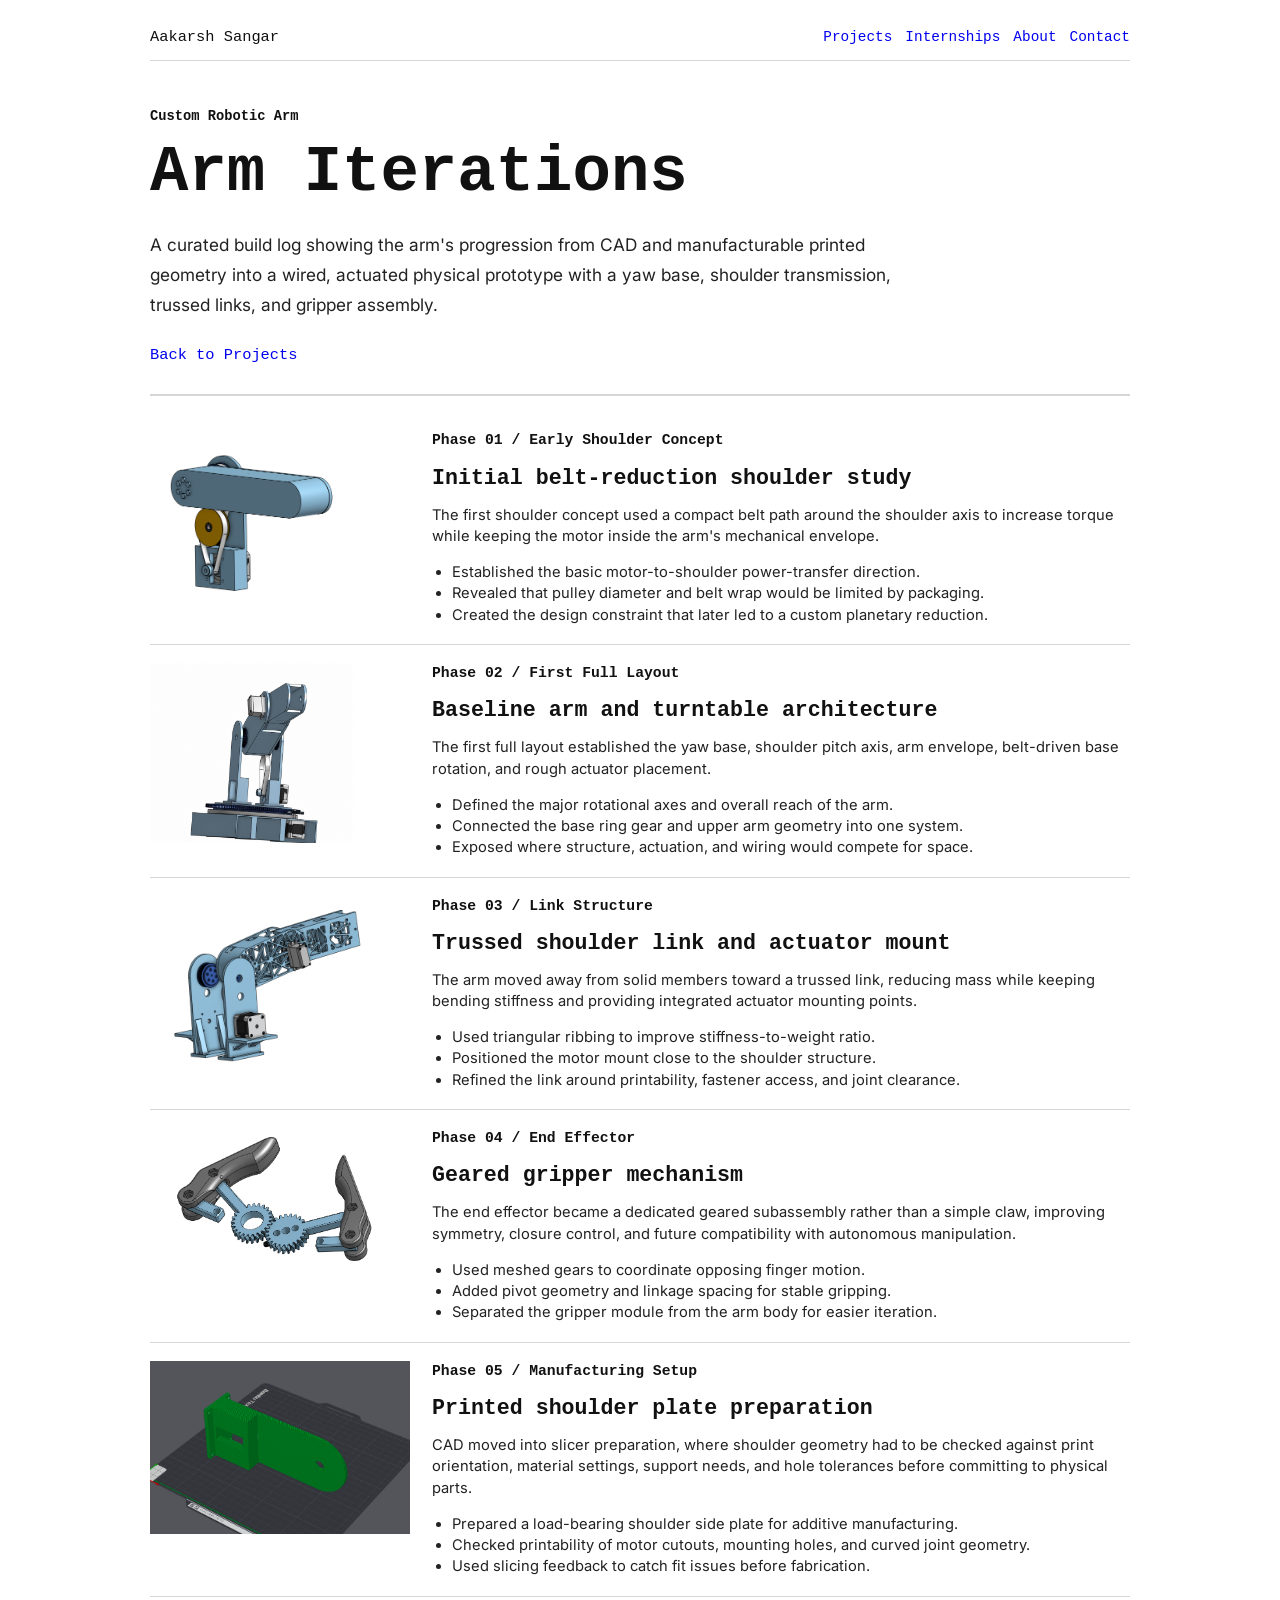
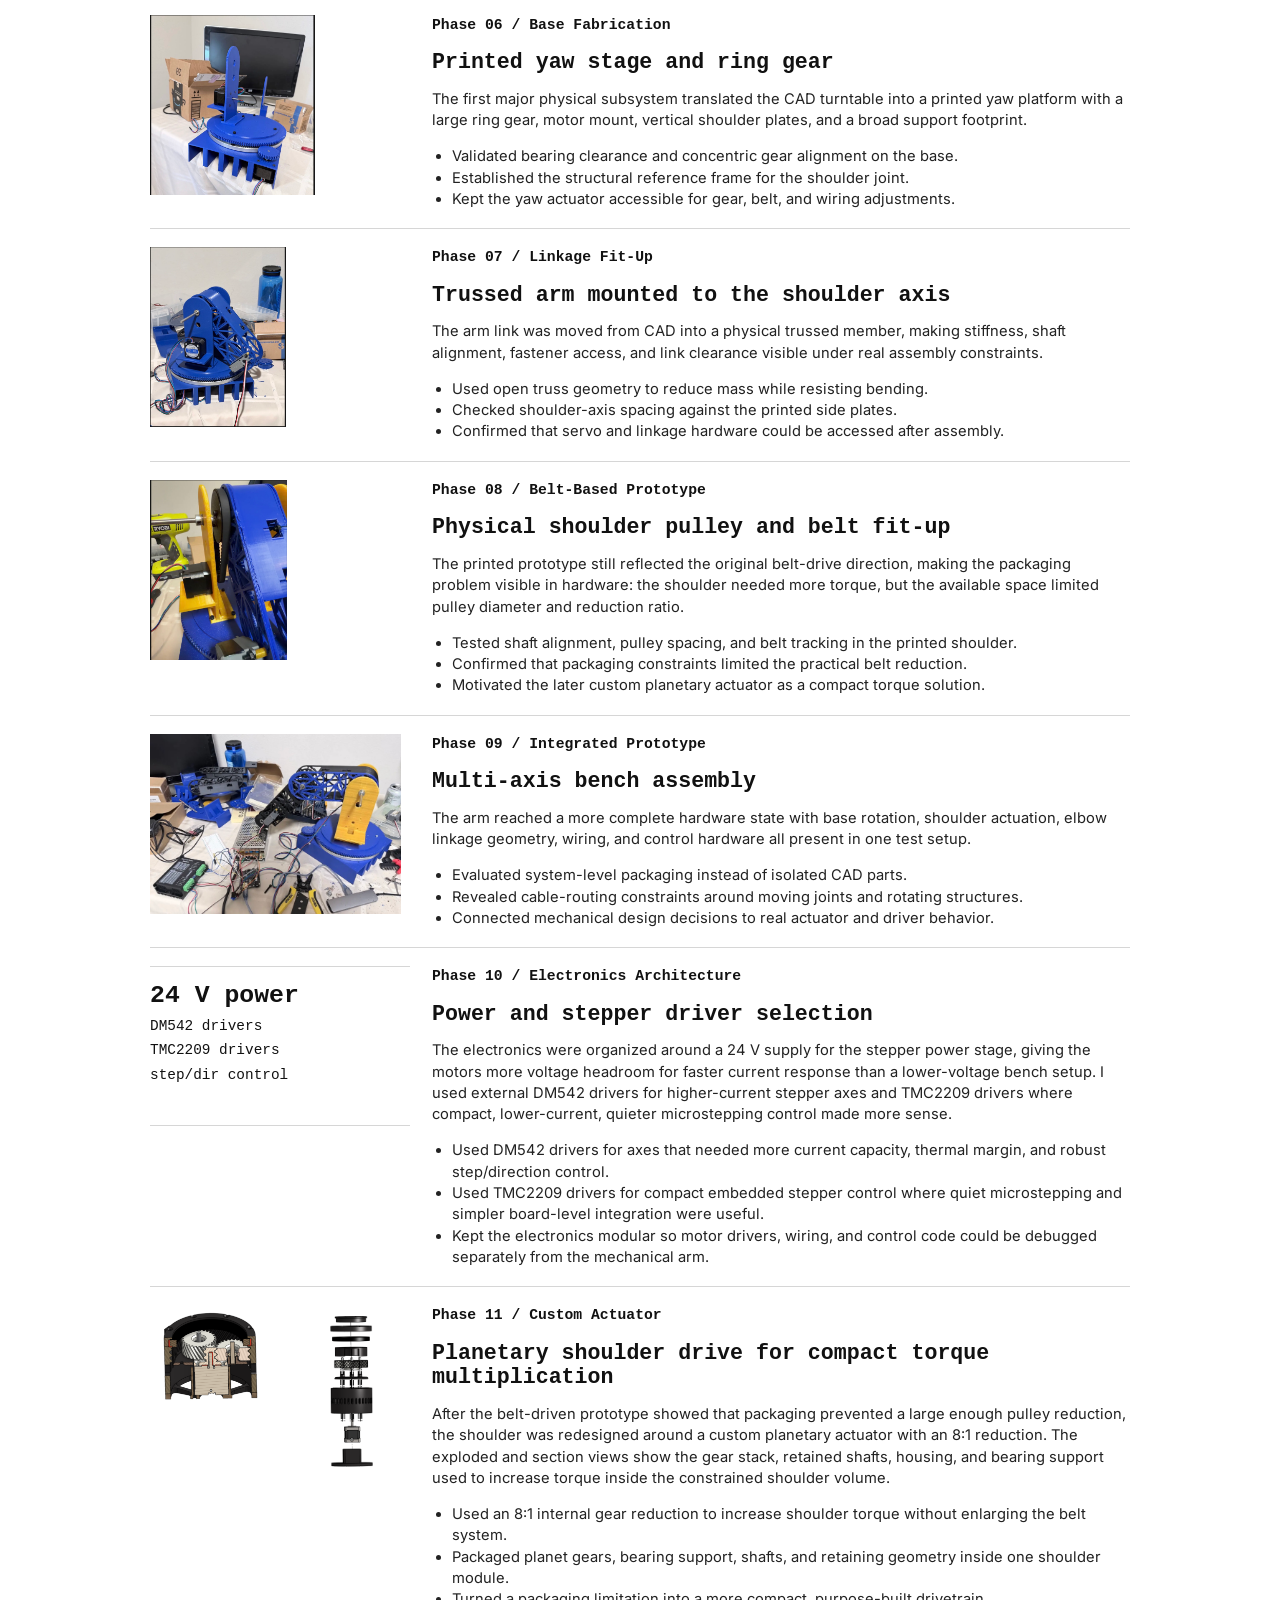
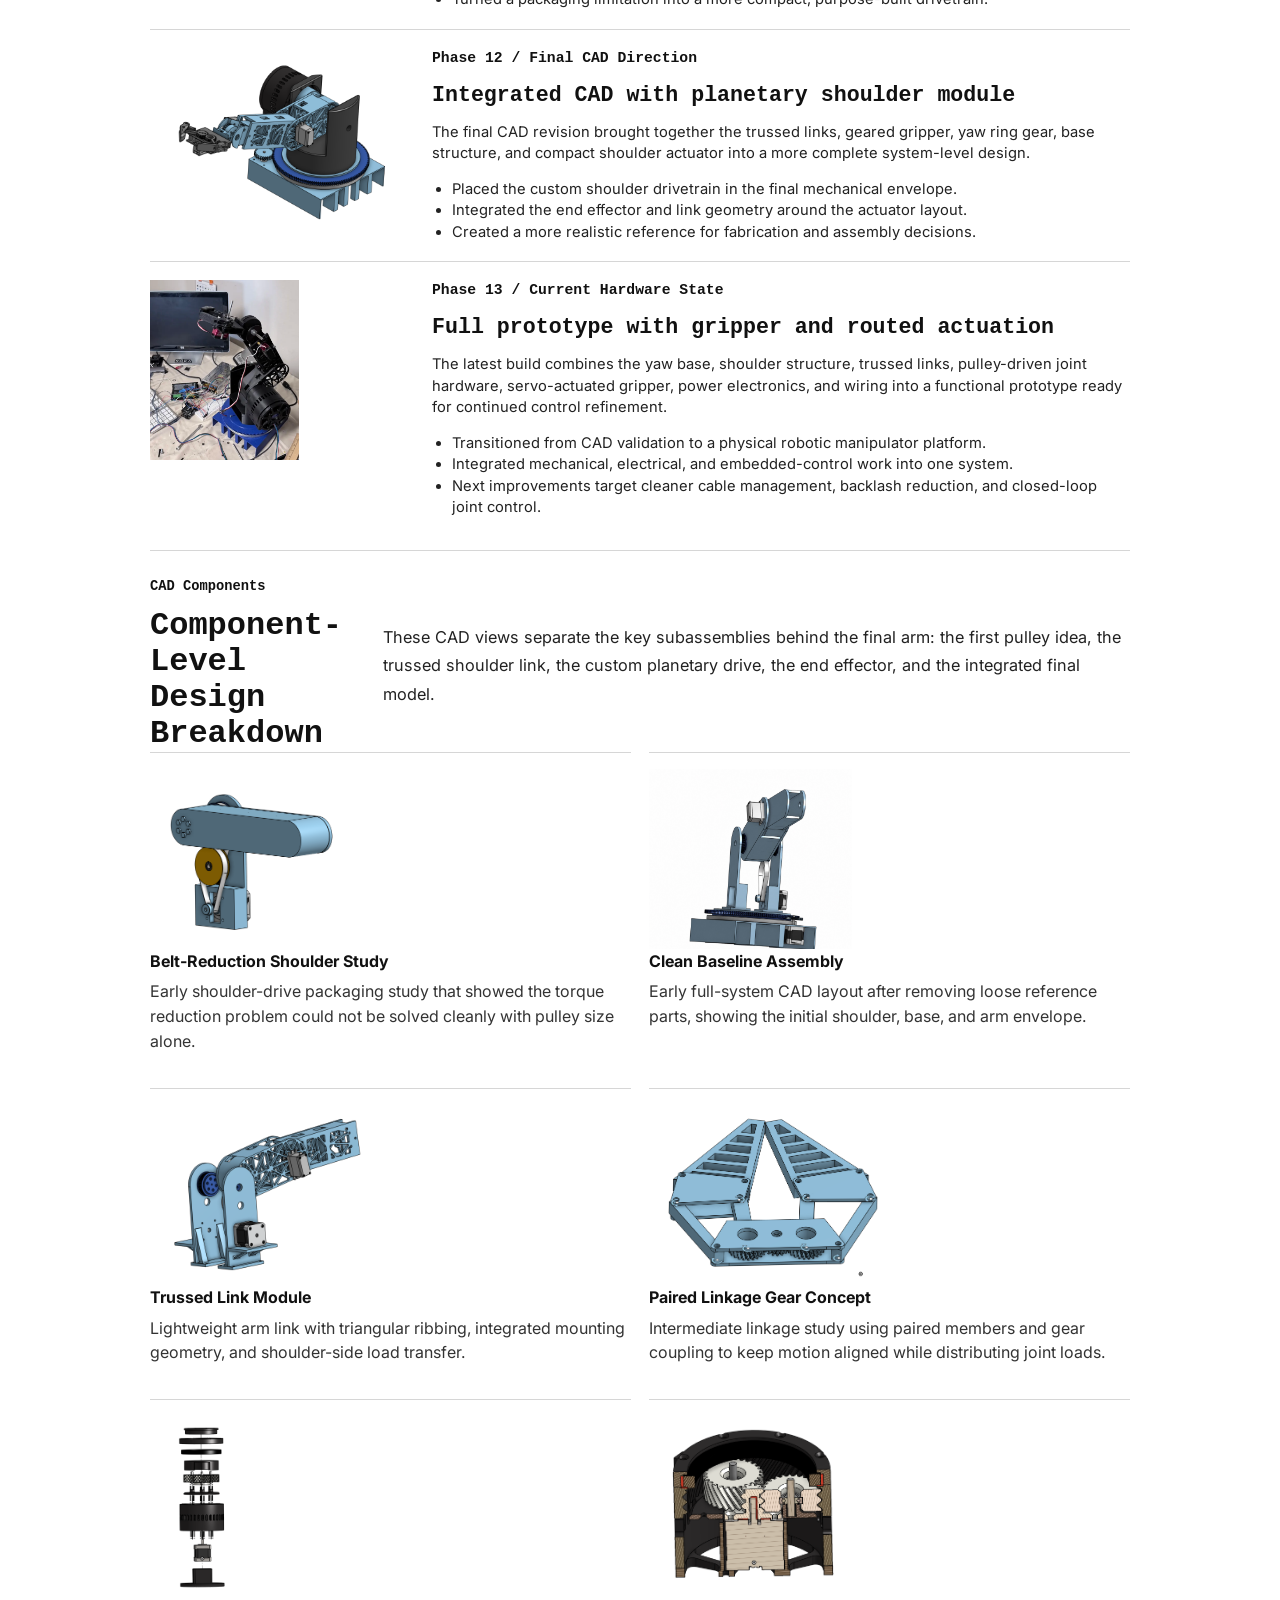
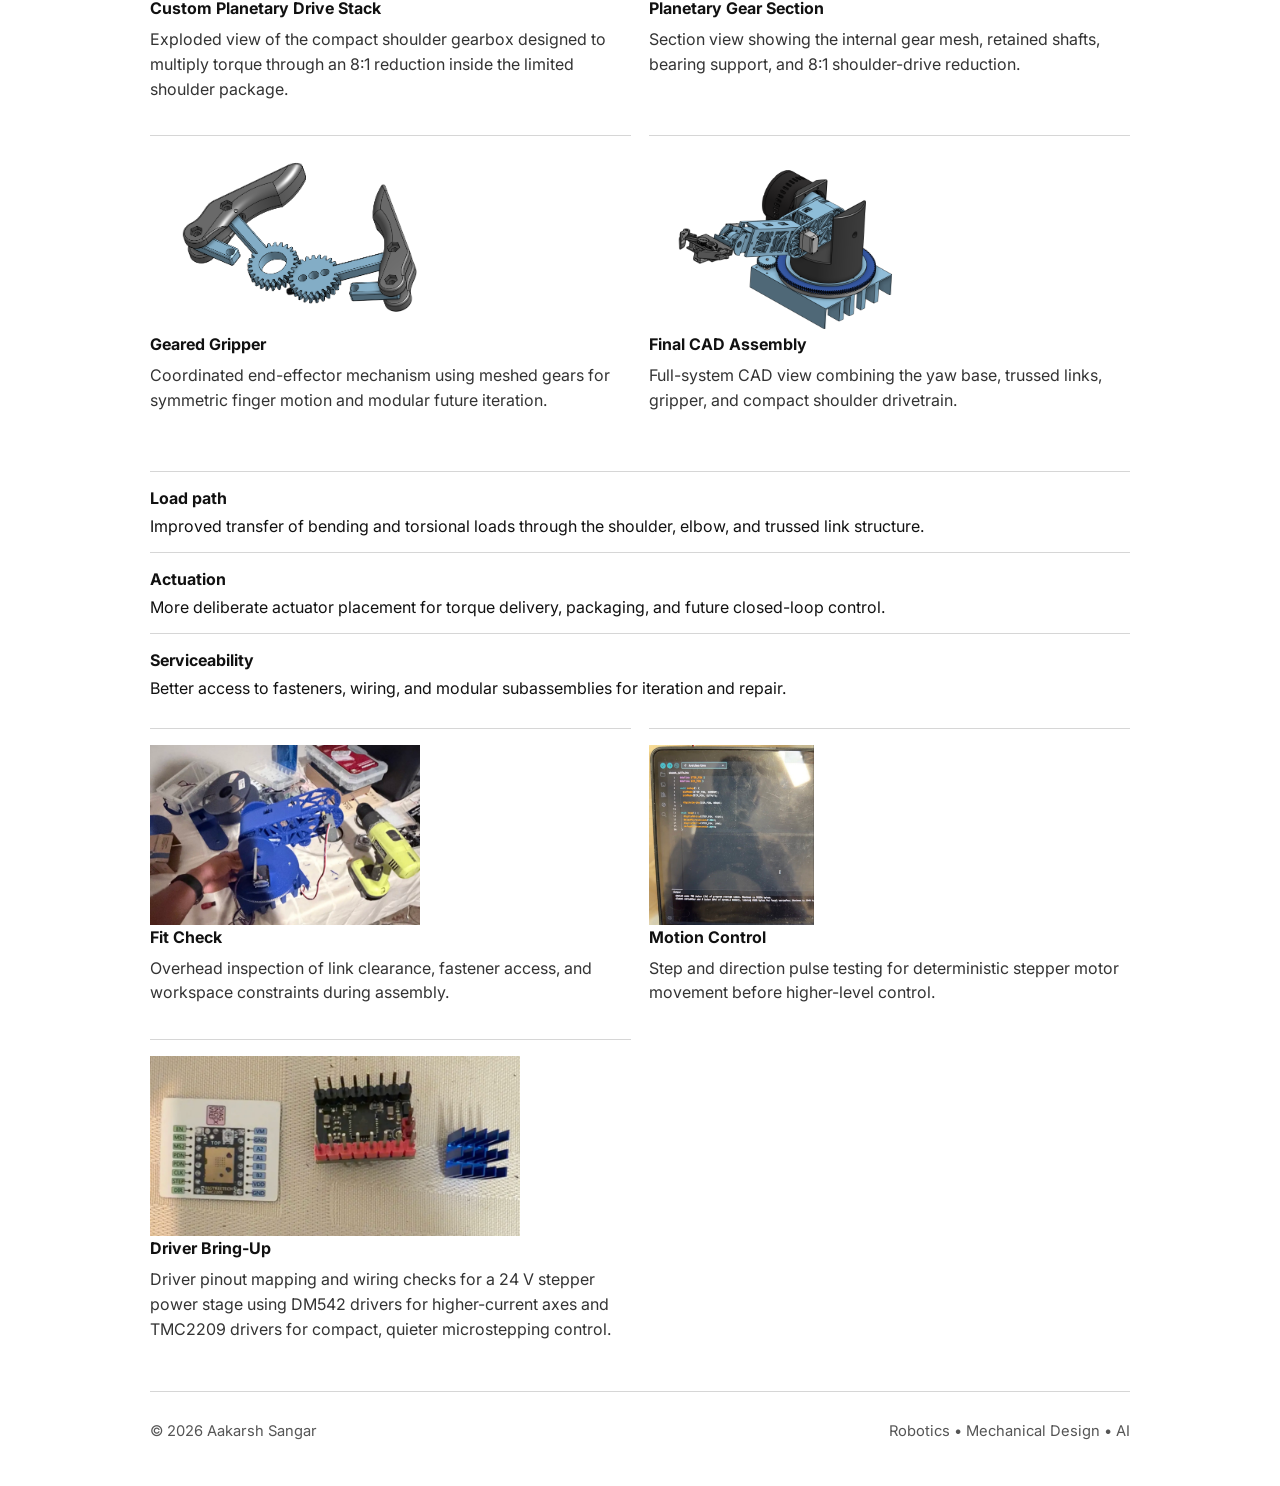
==== commit 2b1b16af: "Add files via upload" ====
--- a/arm-iterations.html
+++ b/arm-iterations.html
@@ -236,6 +236,32 @@
           </div>
         </article>
 
+        <article class="iteration-card electronics-iteration">
+          <div class="electronics-panel">
+            <strong>24 V power</strong>
+            <span>DM542 drivers</span>
+            <span>TMC2209 drivers</span>
+            <span>step/dir control</span>
+          </div>
+          <div class="iteration-body">
+            <p class="eyebrow">Phase 10 / Electronics Architecture</p>
+            <h2>Power and stepper driver selection</h2>
+            <p>
+              The electronics were organized around a 24 V supply for the
+              stepper power stage, giving the motors more voltage headroom for
+              faster current response than a lower-voltage bench setup. I used
+              external DM542 drivers for higher-current stepper axes and
+              TMC2209 drivers where compact, lower-current, quieter
+              microstepping control made more sense.
+            </p>
+            <ul>
+              <li>Used DM542 drivers for axes that needed more current capacity, thermal margin, and robust step/direction control.</li>
+              <li>Used TMC2209 drivers for compact embedded stepper control where quiet microstepping and simpler board-level integration were useful.</li>
+              <li>Kept the electronics modular so motor drivers, wiring, and control code could be debugged separately from the mechanical arm.</li>
+            </ul>
+          </div>
+        </article>
+
         <article class="iteration-card engineering-highlight">
           <div class="iteration-media split-media">
             <img
@@ -248,7 +274,7 @@
             />
           </div>
           <div class="iteration-body">
-            <p class="eyebrow">Phase 10 / Custom Actuator</p>
+            <p class="eyebrow">Phase 11 / Custom Actuator</p>
             <h2>Planetary shoulder drive for compact torque multiplication</h2>
             <p>
               After the belt-driven prototype showed that packaging prevented
@@ -272,7 +298,7 @@
             alt="Final CAD assembly of the robotic arm with planetary shoulder module"
           />
           <div class="iteration-body">
-            <p class="eyebrow">Phase 11 / Final CAD Direction</p>
+            <p class="eyebrow">Phase 12 / Final CAD Direction</p>
             <h2>Integrated CAD with planetary shoulder module</h2>
             <p>
               The final CAD revision brought together the trussed links, geared
@@ -293,7 +319,7 @@
             alt="Current physical prototype of Aakarsh Sangar's robotic arm with gripper and wiring"
           />
           <div class="iteration-body">
-            <p class="eyebrow">Phase 12 / Current Hardware State</p>
+            <p class="eyebrow">Phase 13 / Current Hardware State</p>
             <h2>Full prototype with gripper and routed actuation</h2>
             <p>
               The latest build combines the yaw base, shoulder structure,
@@ -464,8 +490,9 @@
             />
             <div>
               <strong>Driver Bring-Up</strong>
-              Driver pinout mapping, thermal preparation, and wiring checks for
-              reliable actuator testing.
+              Driver pinout mapping and wiring checks for a 24 V stepper power
+              stage using DM542 drivers for higher-current axes and TMC2209
+              drivers for compact, quieter microstepping control.
             </div>
           </article>
         </div>
--- a/styles.css
+++ b/styles.css
@@ -1969,6 +1969,32 @@
   object-fit: contain;
 }
 
+.arm-detail .electronics-panel {
+  display: grid;
+  gap: 8px;
+  align-content: start;
+  min-height: 160px;
+  padding: 14px 0;
+  border-top: 1px solid rgba(0, 0, 0, 0.16);
+  border-bottom: 1px solid rgba(0, 0, 0, 0.16);
+}
+
+.arm-detail .electronics-panel strong,
+.arm-detail .electronics-panel span {
+  display: block;
+  color: #111;
+  font-family: "Courier New", Courier, monospace;
+  line-height: 1.15;
+}
+
+.arm-detail .electronics-panel strong {
+  font-size: clamp(1.1rem, 2vw, 1.55rem);
+}
+
+.arm-detail .electronics-panel span {
+  font-size: 0.9rem;
+}
+
 .arm-detail .iteration-body {
   max-width: none;
 }
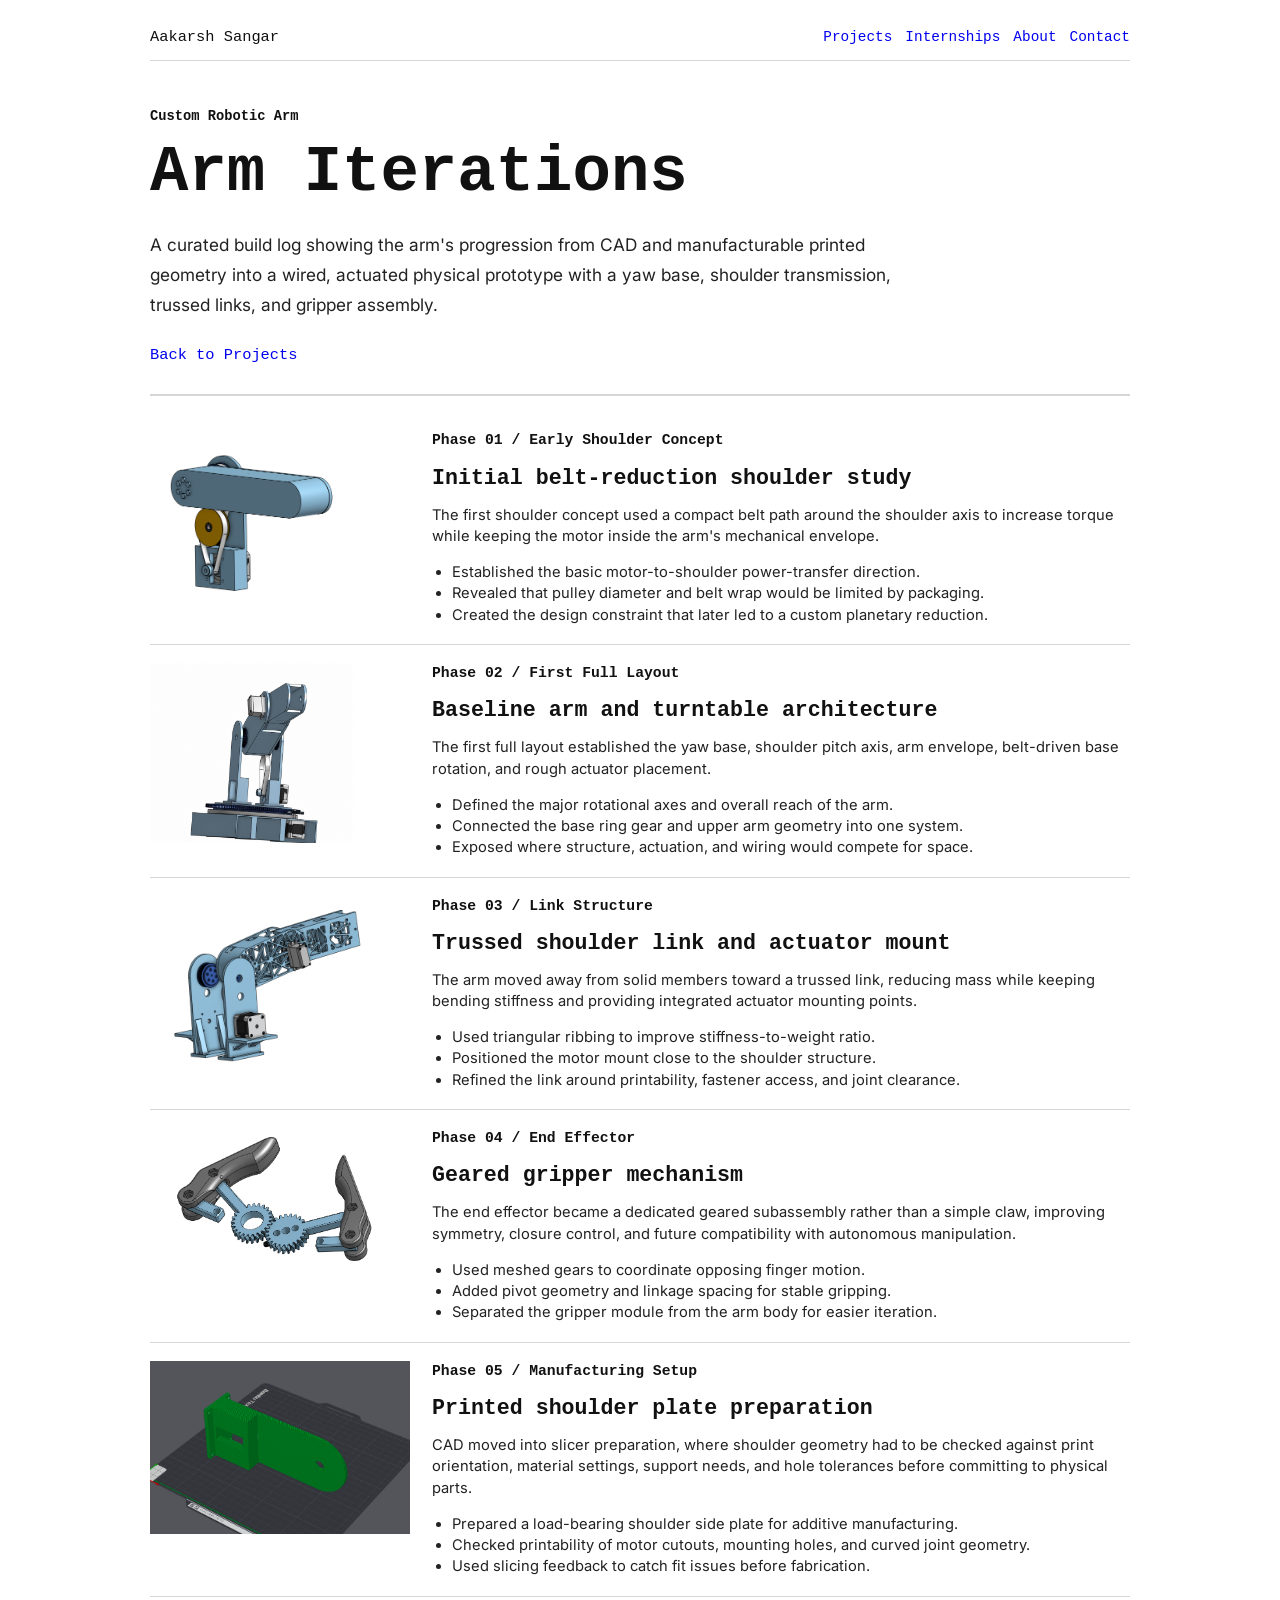
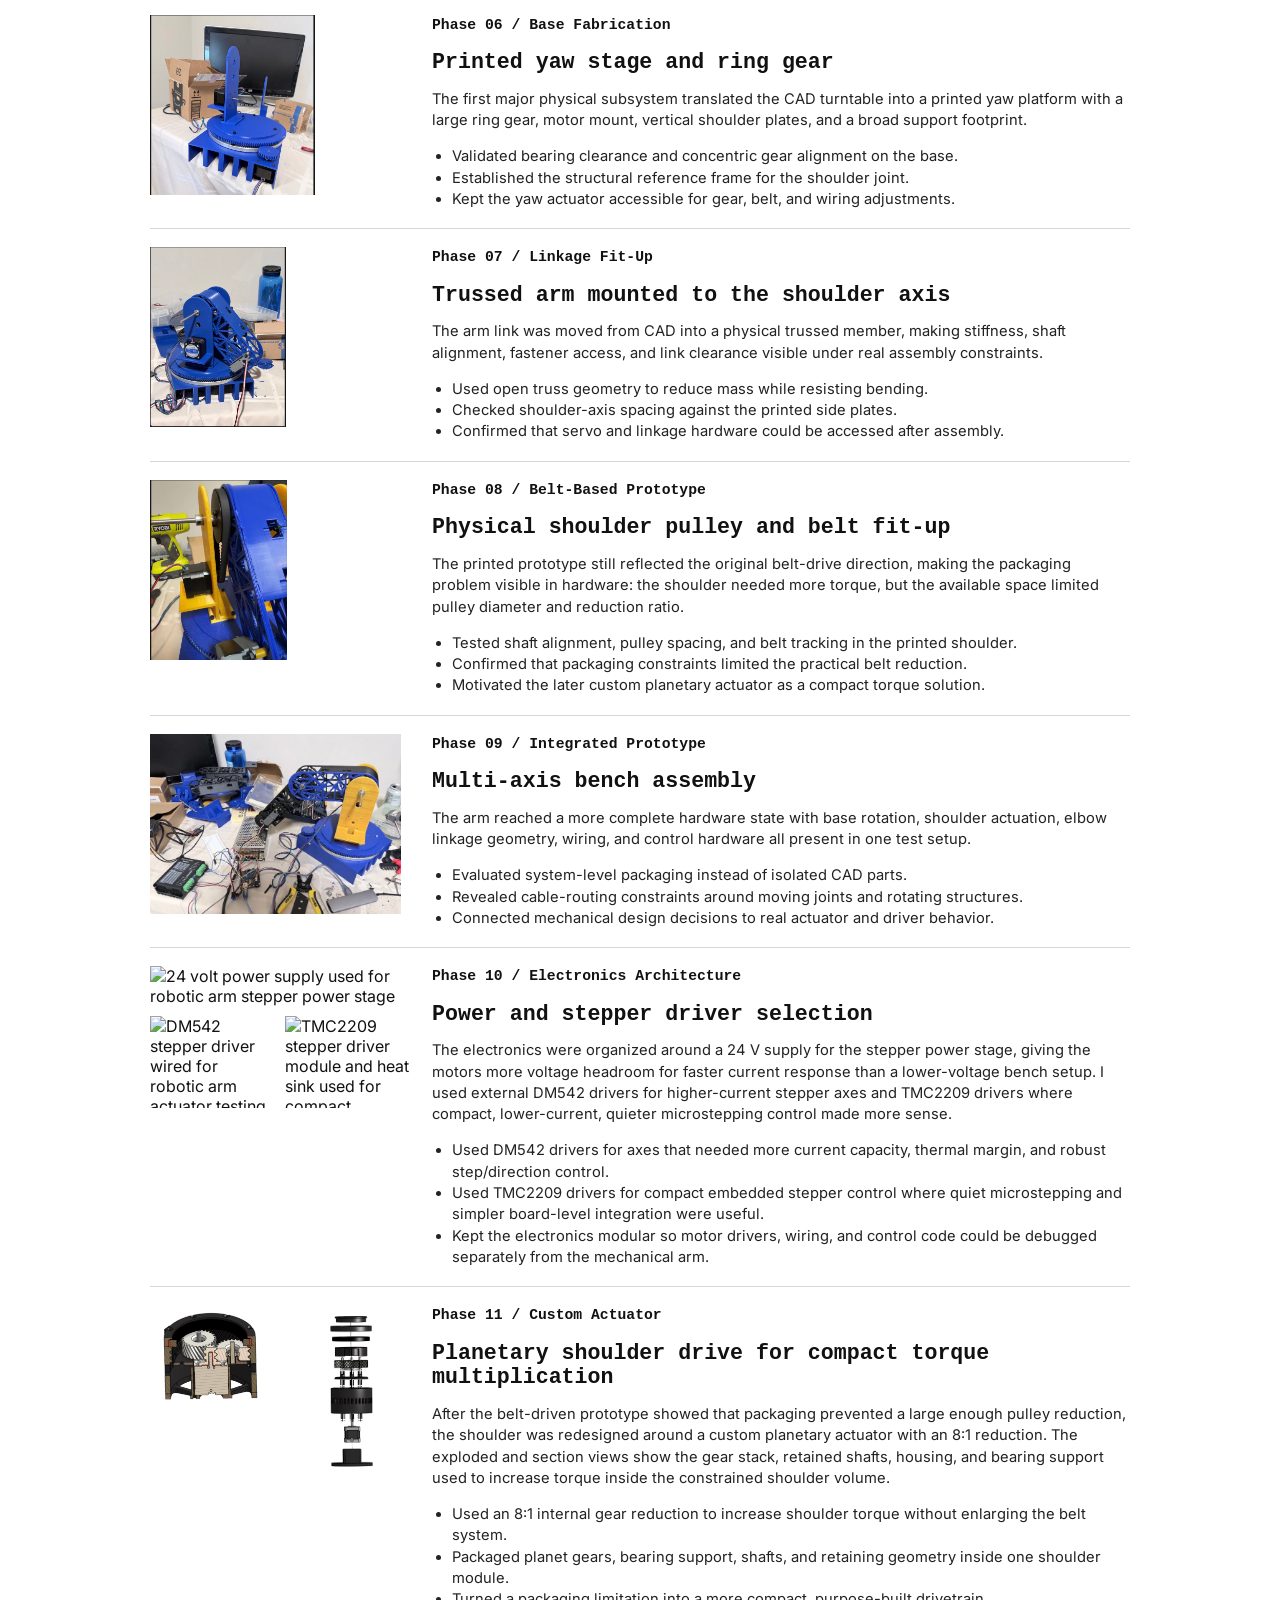
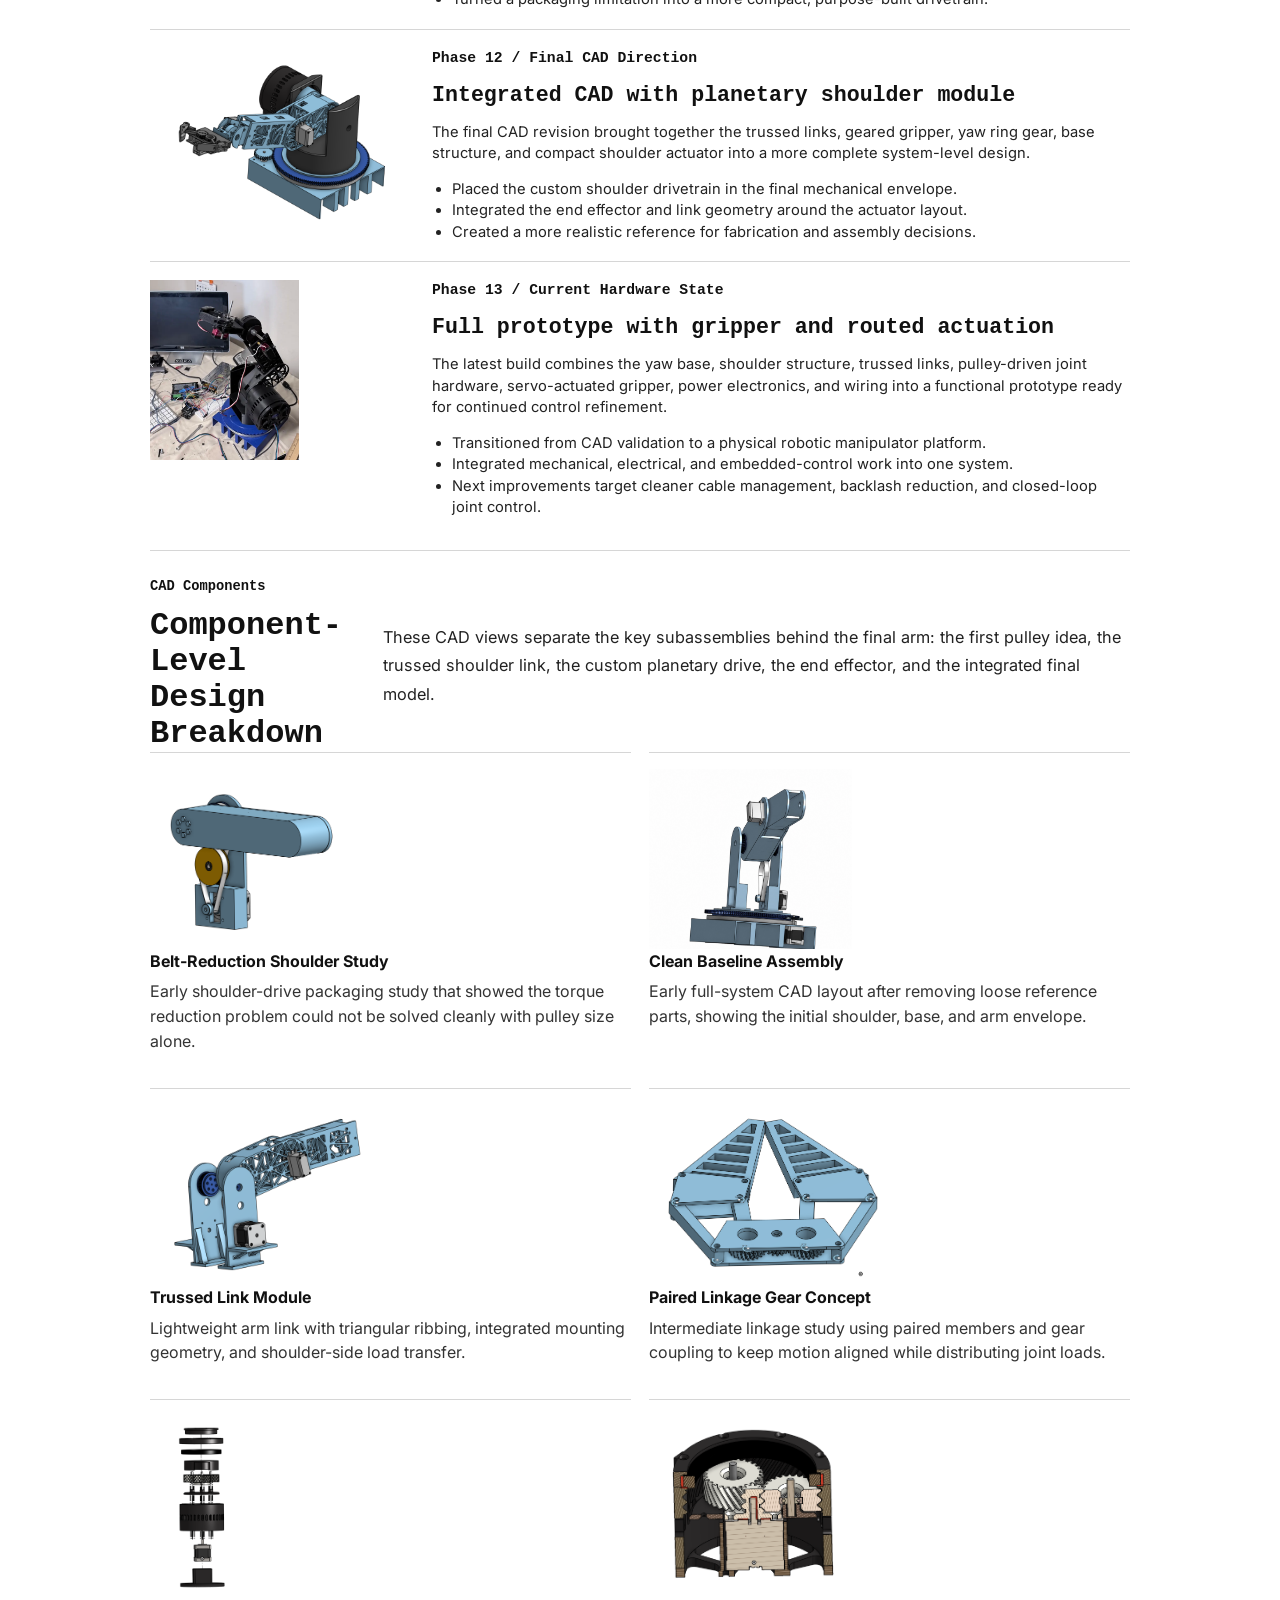
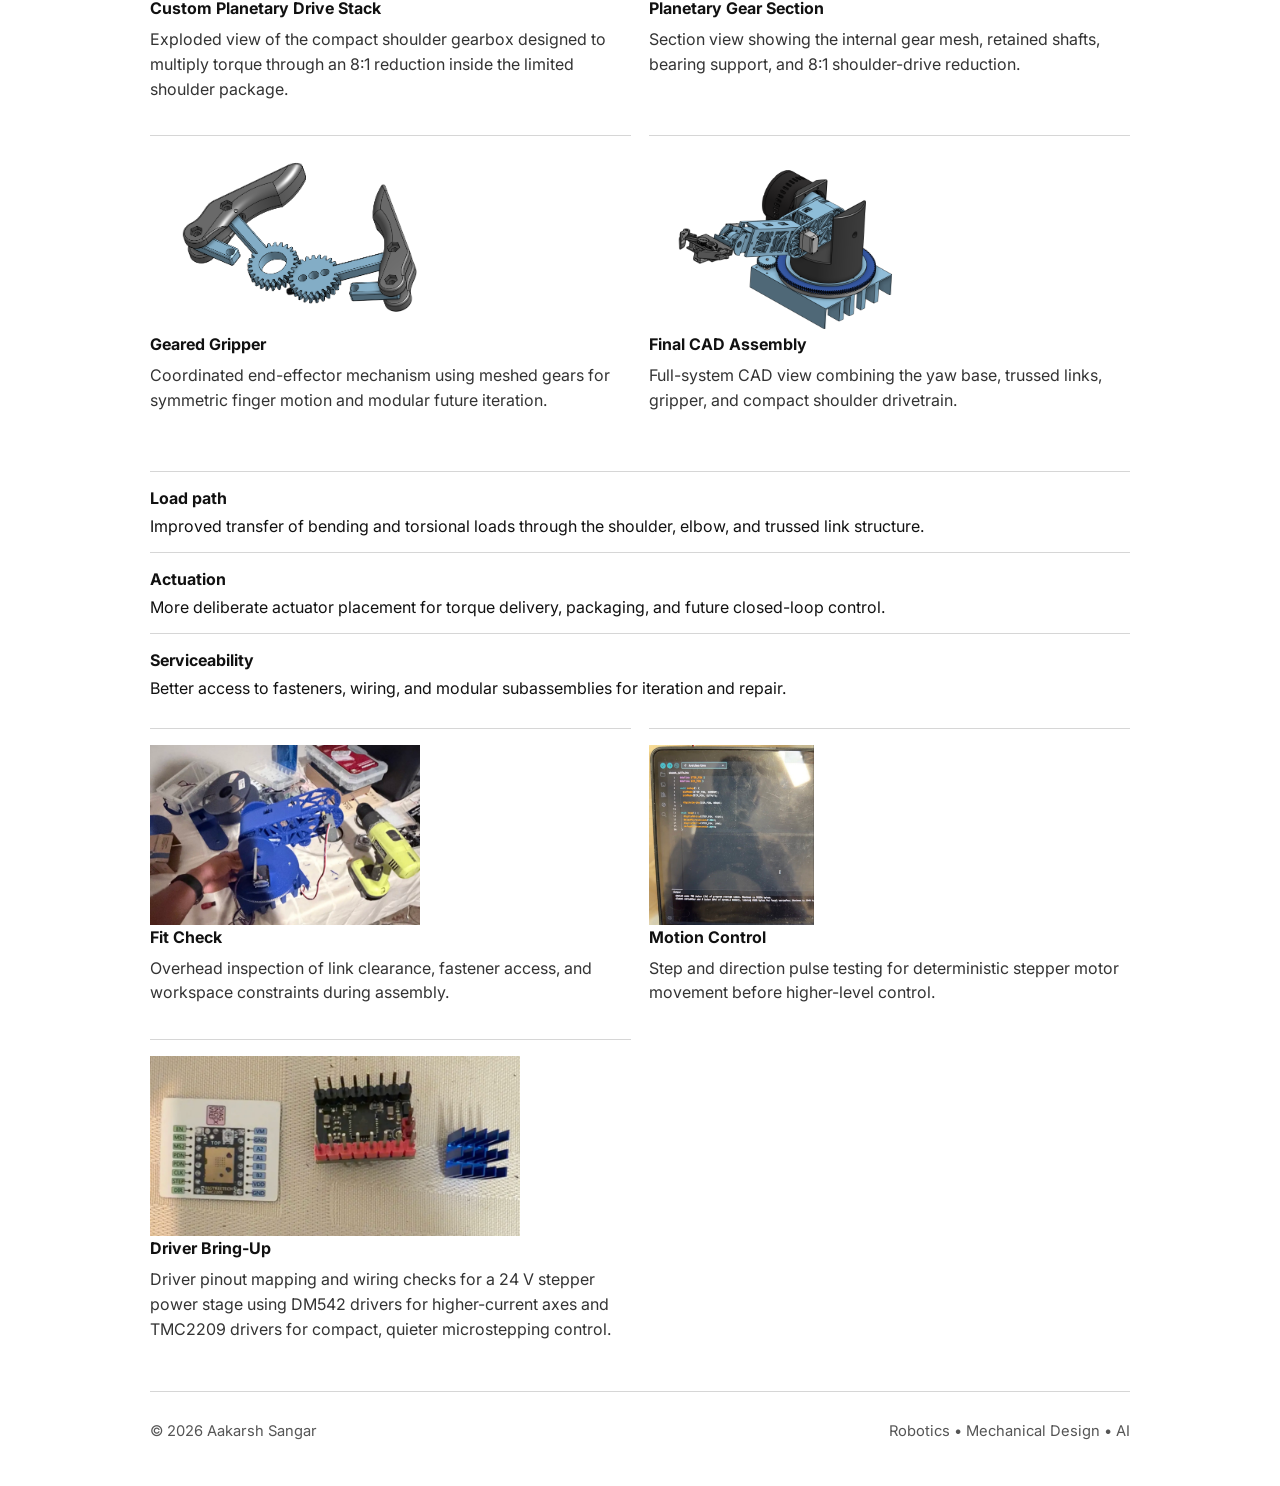
==== commit 5fe0a3a9: "Add files via upload" ====
--- a/arm-iterations.html
+++ b/arm-iterations.html
@@ -237,11 +237,19 @@
         </article>
 
         <article class="iteration-card electronics-iteration">
-          <div class="electronics-panel">
-            <strong>24 V power</strong>
-            <span>DM542 drivers</span>
-            <span>TMC2209 drivers</span>
-            <span>step/dir control</span>
+          <div class="iteration-media electronics-media">
+            <img
+              src="./assets/arm-iterations/24-electronics-24v-power-supply.jpg"
+              alt="24 volt power supply used for robotic arm stepper power stage"
+            />
+            <img
+              src="./assets/arm-iterations/25-electronics-dm542-driver.jpg"
+              alt="DM542 stepper driver wired for robotic arm actuator testing"
+            />
+            <img
+              src="./assets/arm-iterations/23-electronics-tmc2209-driver.jpg"
+              alt="TMC2209 stepper driver module and heat sink used for compact microstepping control"
+            />
           </div>
           <div class="iteration-body">
             <p class="eyebrow">Phase 10 / Electronics Architecture</p>
--- a/styles.css
+++ b/styles.css
@@ -1969,30 +1969,18 @@
   object-fit: contain;
 }
 
-.arm-detail .electronics-panel {
-  display: grid;
-  gap: 8px;
-  align-content: start;
-  min-height: 160px;
-  padding: 14px 0;
-  border-top: 1px solid rgba(0, 0, 0, 0.16);
-  border-bottom: 1px solid rgba(0, 0, 0, 0.16);
-}
-
-.arm-detail .electronics-panel strong,
-.arm-detail .electronics-panel span {
-  display: block;
-  color: #111;
-  font-family: "Courier New", Courier, monospace;
-  line-height: 1.15;
-}
-
-.arm-detail .electronics-panel strong {
-  font-size: clamp(1.1rem, 2vw, 1.55rem);
-}
-
-.arm-detail .electronics-panel span {
-  font-size: 0.9rem;
+.arm-detail .electronics-media {
+  grid-template-columns: 1fr 1fr;
+}
+
+.arm-detail .electronics-media img {
+  max-height: 92px;
+}
+
+.arm-detail .electronics-media img:first-child {
+  grid-column: 1 / -1;
+  width: 100%;
+  max-height: 112px;
 }
 
 .arm-detail .iteration-body {
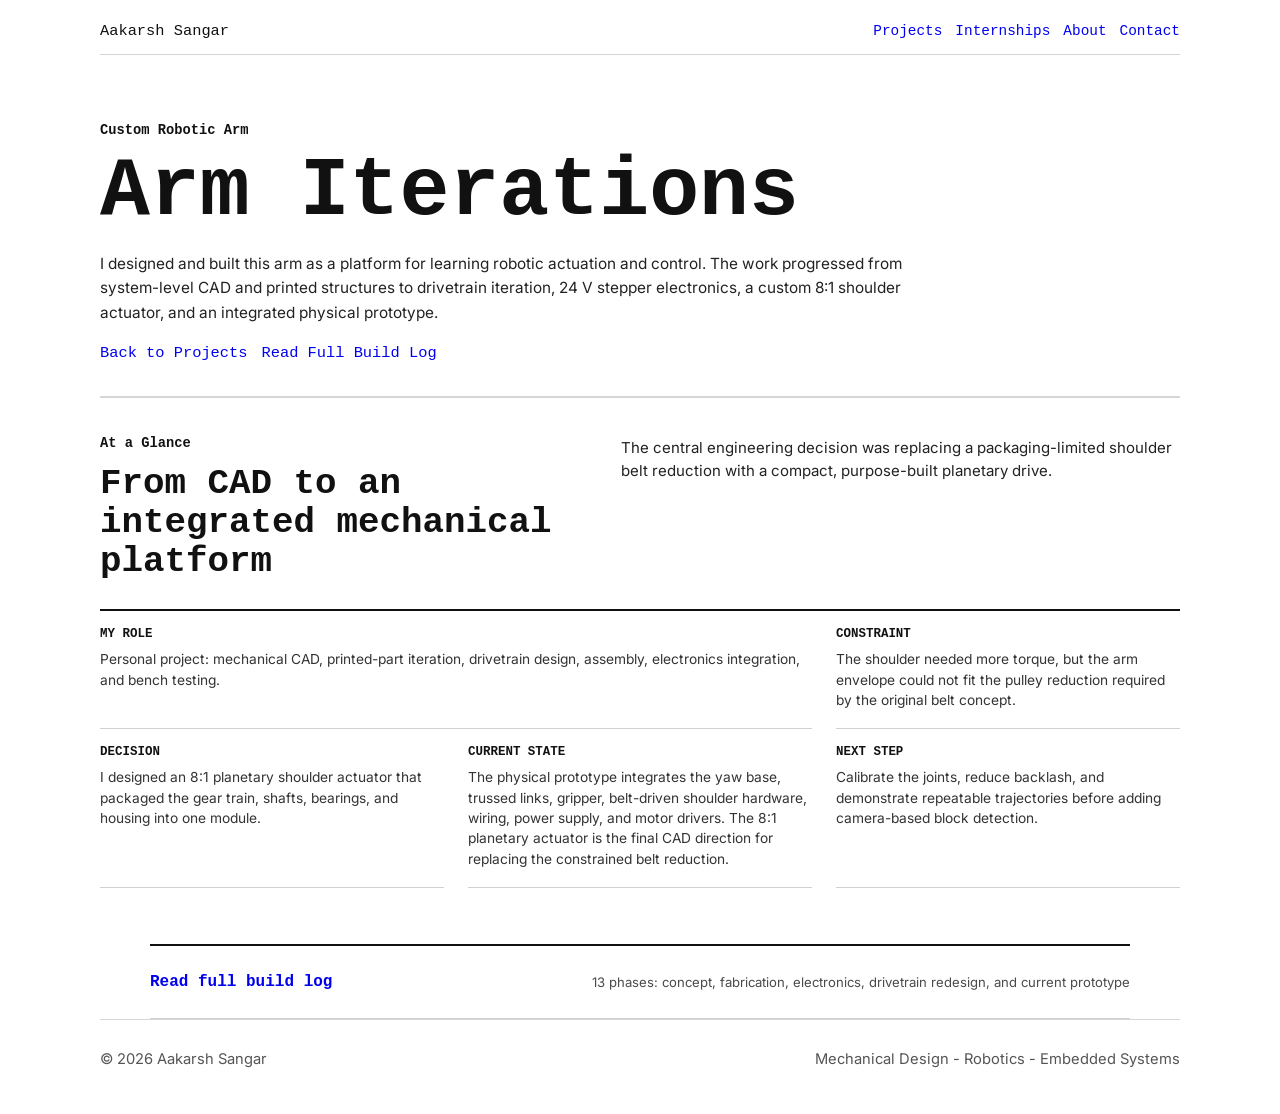
==== commit c77563d1: "Add files via upload" ====
--- a/arm-iterations.html
+++ b/arm-iterations.html
@@ -35,16 +35,57 @@
         <p class="detail-kicker">Custom Robotic Arm</p>
         <h1 id="iterations-title">Arm Iterations</h1>
         <p class="detail-copy">
-          A curated build log showing the arm's progression from CAD and
-          manufacturable printed geometry into a wired, actuated physical
-          prototype with a yaw base, shoulder transmission, trussed links, and
-          gripper assembly.
+          I designed and built this arm as a platform for learning robotic
+          actuation and control. The work progressed from system-level CAD and
+          printed structures to drivetrain iteration, 24 V stepper electronics,
+          a custom 8:1 shoulder actuator, and an integrated physical prototype.
         </p>
         <div class="hero-actions">
           <a class="button primary" href="./projects.html">Back to Projects</a>
+          <a class="button secondary" href="#arm-build-log">Read Full Build Log</a>
         </div>
       </section>
 
+      <section class="section" aria-labelledby="arm-overview-title">
+        <div class="section-heading">
+          <div>
+            <p class="eyebrow">At a Glance</p>
+            <h2 id="arm-overview-title">From CAD to an integrated mechanical platform</h2>
+          </div>
+          <p>
+            The central engineering decision was replacing a packaging-limited
+            shoulder belt reduction with a compact, purpose-built planetary drive.
+          </p>
+        </div>
+        <div class="case-study-grid">
+          <div class="case-study-stat">
+            <strong>My role</strong>
+            <span>Personal project: mechanical CAD, printed-part iteration, drivetrain design, assembly, electronics integration, and bench testing.</span>
+          </div>
+          <div class="case-study-stat">
+            <strong>Constraint</strong>
+            <span>The shoulder needed more torque, but the arm envelope could not fit the pulley reduction required by the original belt concept.</span>
+          </div>
+          <div class="case-study-stat">
+            <strong>Decision</strong>
+            <span>I designed an 8:1 planetary shoulder actuator that packaged the gear train, shafts, bearings, and housing into one module.</span>
+          </div>
+          <div class="case-study-stat">
+            <strong>Current state</strong>
+            <span>The physical prototype integrates the yaw base, trussed links, gripper, belt-driven shoulder hardware, wiring, power supply, and motor drivers. The 8:1 planetary actuator is the final CAD direction for replacing the constrained belt reduction.</span>
+          </div>
+          <div class="case-study-stat">
+            <strong>Next step</strong>
+            <span>Calibrate the joints, reduce backlash, and demonstrate repeatable trajectories before adding camera-based block detection.</span>
+          </div>
+        </div>
+      </section>
+
+      <details class="build-log-disclosure" id="arm-build-log">
+        <summary>
+          <span>Read full build log</span>
+          <small>13 phases: concept, fabrication, electronics, drivetrain redesign, and current prototype</small>
+        </summary>
       <section class="section iteration-grid" aria-label="Robotic arm iteration gallery">
         <article class="iteration-card">
           <img
@@ -332,13 +373,13 @@
             <p>
               The latest build combines the yaw base, shoulder structure,
               trussed links, pulley-driven joint hardware, servo-actuated
-              gripper, power electronics, and wiring into a functional
-              prototype ready for continued control refinement.
+              gripper, power electronics, and wiring into an integrated
+              prototype ready for continued actuation and control testing.
             </p>
             <ul>
               <li>Transitioned from CAD validation to a physical robotic manipulator platform.</li>
               <li>Integrated mechanical, electrical, and embedded-control work into one system.</li>
-              <li>Next improvements target cleaner cable management, backlash reduction, and closed-loop joint control.</li>
+              <li>Next improvements target cleaner cable management, backlash reduction, joint calibration, and repeatable motion.</li>
             </ul>
           </div>
         </article>
@@ -505,11 +546,12 @@
           </article>
         </div>
       </section>
+      </details>
     </main>
 
     <footer class="footer">
       <span>© <span id="year"></span> Aakarsh Sangar</span>
-      <span>Robotics • Mechanical Design • AI</span>
+      <span>Mechanical Design - Robotics - Embedded Systems</span>
     </footer>
 
     <script src="./script.js"></script>
--- a/styles.css
+++ b/styles.css
@@ -1553,7 +1553,7 @@
   display: flex;
   min-height: 100vh;
   flex-direction: column;
-  padding: 12.2vh 0 4vh 12.7vw;
+  padding: 7vh 0 3.4vh 12.7vw;
 }
 
 .identity-block h1 {
@@ -1578,7 +1578,7 @@
   display: grid;
   gap: 0;
   width: max-content;
-  margin-top: 12.3vh;
+  margin-top: 9vh;
   padding-left: 0.9vw;
 }
 
@@ -1611,7 +1611,7 @@
 
 .reference-bio {
   max-width: min(36vw, 680px);
-  margin: 11.3vh 0 0;
+  margin: 8.2vh 0 0;
   color: #202020;
   font-size: clamp(0.95rem, 1vw, 1.25rem);
   font-weight: 700;
@@ -1665,11 +1665,11 @@
 .reference-visual img {
   position: absolute;
   right: 1.8vw;
-  bottom: 0;
-  width: min(51vw, 920px);
-  height: 94vh;
+  top: 1.8vh;
+  width: min(53vw, 960px);
+  height: 95vh;
   object-fit: contain;
-  object-position: right bottom;
+  object-position: right top;
   filter: none;
   opacity: 0.94;
 }
@@ -1932,6 +1932,570 @@
   }
 }
 
+/* Evidence-first portfolio pass: concise skim layer with compact technical logs. */
+
+:root {
+  --portfolio-width: 1080px;
+  --portfolio-rule: rgba(0, 0, 0, 0.18);
+  --portfolio-soft-rule: rgba(0, 0, 0, 0.1);
+  --portfolio-muted: #4a4a4a;
+}
+
+/* Homepage */
+.reference-shell {
+  grid-template-columns: minmax(430px, 46%) minmax(0, 54%);
+}
+
+.reference-panel {
+  min-width: 0;
+  padding: clamp(34px, 5.5vh, 64px) 28px 34px clamp(36px, 8.5vw, 132px);
+}
+
+.identity-block h1 {
+  font-size: clamp(2.15rem, 2.55vw, 3.25rem);
+  line-height: 1.02;
+  letter-spacing: 0;
+}
+
+.identity-block p {
+  font-size: clamp(0.9rem, 1vw, 1.15rem);
+  line-height: 1.25;
+}
+
+.reference-nav {
+  gap: 2px;
+  margin-top: clamp(32px, 5vh, 54px);
+  padding-left: 0;
+}
+
+.reference-nav a {
+  font-size: clamp(0.95rem, 1vw, 1.12rem);
+  line-height: 1.2;
+}
+
+.reference-bio {
+  max-width: 660px;
+  margin-top: clamp(34px, 5.5vh, 58px);
+  padding-top: 18px;
+  border-top: 2px solid #202020;
+  font-size: clamp(0.88rem, 0.92vw, 1.02rem);
+  font-weight: 700;
+  line-height: 1.42;
+}
+
+.reference-list {
+  gap: 4px;
+  max-width: 680px;
+  margin-top: 24px;
+  padding-top: 14px;
+  border-top: 1px solid var(--portfolio-rule);
+  font-size: clamp(0.84rem, 0.88vw, 0.98rem);
+  line-height: 1.36;
+}
+
+#featured-work {
+  border-top-width: 2px;
+  border-top-color: #202020;
+}
+
+.reference-list p {
+  margin-bottom: 8px;
+  font-size: 0.78rem;
+  letter-spacing: 0;
+  text-transform: uppercase;
+}
+
+.reference-list a,
+.reference-list span {
+  max-width: 100%;
+  overflow-wrap: anywhere;
+}
+
+#featured-work a {
+  padding: 3px 0;
+  color: #111111;
+  font-size: clamp(0.88rem, 0.94vw, 1.03rem);
+  text-decoration: underline;
+  text-decoration-thickness: 1px;
+  text-underline-offset: 3px;
+}
+
+.reference-list[aria-label="Software experiments"] a {
+  color: #0000ee;
+  font-size: 0.88rem;
+}
+
+#direction span {
+  color: var(--portfolio-muted);
+  font-size: 0.84rem;
+  font-weight: 400;
+  line-height: 1.45;
+}
+
+.reference-footer {
+  gap: 12px;
+  margin-top: 30px;
+  padding: 18px 0 0;
+  border-top: 1px solid var(--portfolio-rule);
+  font-size: 0.88rem;
+  line-height: 1.25;
+}
+
+.reference-visual {
+  position: sticky;
+  top: 0;
+  height: 100vh;
+  min-height: 620px;
+}
+
+.reference-visual img {
+  top: 1vh;
+  right: 1.2vw;
+  width: min(55vw, 980px);
+  height: 98vh;
+  object-position: right top;
+}
+
+/* Project and internship indexes */
+.project-links-shell {
+  min-height: 100vh;
+  padding: clamp(42px, 7vh, 78px) 24px 36px clamp(28px, 10vw, 150px);
+}
+
+.project-links-panel {
+  width: min(820px, 100%);
+  min-height: calc(100vh - 114px);
+}
+
+.project-links-page .reference-bio {
+  max-width: 720px;
+  margin-top: 42px;
+  font-size: 0.95rem;
+  line-height: 1.5;
+}
+
+.project-links-page .reference-list {
+  max-width: 760px;
+  margin-top: 34px;
+}
+
+.project-links-page .reference-list a {
+  margin-top: 4px;
+  font-size: 1rem;
+}
+
+.project-links-page .reference-list span {
+  margin: 2px 0 12px;
+  color: var(--portfolio-muted);
+  font-family: Inter, ui-sans-serif, system-ui, sans-serif;
+  font-size: 0.88rem;
+  font-weight: 400;
+  line-height: 1.5;
+}
+
+.project-link-list {
+  margin-top: 38px;
+}
+
+.internship-feature {
+  display: grid;
+  grid-template-columns: minmax(180px, 250px) minmax(0, 1fr);
+  gap: 28px;
+  align-items: start;
+  margin-top: 38px;
+  padding-top: 22px;
+  border-top: 2px solid #202020;
+}
+
+.internship-feature img {
+  display: block;
+  width: 100%;
+  aspect-ratio: 4 / 3;
+  object-fit: cover;
+}
+
+.internship-feature h2 {
+  margin: 0 0 10px;
+  font-family: "Courier New", Courier, monospace;
+  font-size: 1.35rem;
+  line-height: 1.15;
+}
+
+.internship-feature p {
+  margin: 0 0 12px;
+  color: #333333;
+  font-family: Inter, ui-sans-serif, system-ui, sans-serif;
+  font-size: 0.92rem;
+  line-height: 1.55;
+}
+
+.internship-feature a {
+  color: #0000ee;
+}
+
+/* Detail-page skim layer */
+.detail-page .site-header,
+.detail-page .detail-hero,
+.detail-page .section,
+.detail-page .footer {
+  width: min(var(--portfolio-width), calc(100% - 48px));
+}
+
+.detail-page .site-header {
+  flex-wrap: wrap;
+  padding: 22px 0 14px;
+}
+
+.detail-page .detail-hero {
+  padding: clamp(38px, 6vw, 68px) 0 34px;
+}
+
+.detail-page .detail-hero h1 {
+  font-size: clamp(2.7rem, 6.5vw, 5.3rem);
+  line-height: 0.98;
+  letter-spacing: 0;
+}
+
+.detail-page .detail-copy {
+  max-width: 820px;
+  margin-top: 18px;
+  font-family: Inter, ui-sans-serif, system-ui, sans-serif;
+  font-size: clamp(0.96rem, 1.2vw, 1.08rem);
+  line-height: 1.62;
+}
+
+.detail-page .hero-actions {
+  margin-top: 18px;
+}
+
+.detail-page .section {
+  padding: 38px 0;
+}
+
+.detail-page .section-heading {
+  grid-template-columns: minmax(260px, 0.9fr) minmax(0, 1.1fr);
+  gap: clamp(28px, 5vw, 64px);
+}
+
+.detail-page .section-heading h2 {
+  font-size: clamp(1.45rem, 2.8vw, 2.35rem);
+  line-height: 1.08;
+}
+
+.detail-page .section-heading > p {
+  font-family: Inter, ui-sans-serif, system-ui, sans-serif;
+  font-size: 0.94rem;
+  line-height: 1.55;
+}
+
+.detail-page .case-study-grid {
+  grid-template-columns: repeat(3, minmax(0, 1fr));
+  gap: 0 24px;
+  margin-top: 28px;
+  border-top: 2px solid #111111;
+}
+
+.detail-page .case-study-stat {
+  min-width: 0;
+  padding: 16px 0 18px;
+  border: 0;
+  border-bottom: 1px solid var(--portfolio-rule);
+}
+
+.detail-page .case-study-stat:first-child {
+  grid-column: span 2;
+}
+
+.detail-page .case-study-stat strong {
+  margin-bottom: 7px;
+  color: #111111;
+  font-family: "Courier New", Courier, monospace;
+  font-size: 0.78rem;
+  line-height: 1.2;
+  text-transform: uppercase;
+}
+
+.detail-page .case-study-stat span {
+  display: block;
+  color: #333333;
+  font-family: Inter, ui-sans-serif, system-ui, sans-serif;
+  font-size: 0.86rem;
+  line-height: 1.48;
+}
+
+/* Thin-rule technical timelines */
+.arm-detail .iteration-card,
+.modalai-detail .process-step,
+.ftc-detail .iteration-card {
+  grid-template-columns: minmax(190px, 250px) minmax(0, 1fr);
+  gap: clamp(20px, 3vw, 38px);
+  padding: 20px 0;
+  border-top: 1px solid var(--portfolio-rule);
+}
+
+.arm-detail .iteration-card > img,
+.modalai-detail .process-step > img,
+.ftc-detail .iteration-card > img,
+.ftc-detail .iteration-card > video {
+  width: 100%;
+  height: 170px;
+  max-height: 170px;
+  object-fit: contain;
+  object-position: center;
+  background: #ffffff;
+}
+
+.arm-detail .iteration-media {
+  align-items: center;
+  gap: 10px;
+}
+
+.arm-detail .iteration-media img {
+  width: 100%;
+  height: 160px;
+  max-height: 160px;
+  object-fit: contain;
+}
+
+.arm-detail .electronics-media img {
+  height: 78px;
+  max-height: 78px;
+}
+
+.arm-detail .electronics-media img:first-child {
+  height: 92px;
+  max-height: 92px;
+}
+
+.detail-page .iteration-body h2,
+.detail-page .process-body h2 {
+  margin-bottom: 10px;
+  font-size: clamp(1.08rem, 1.8vw, 1.42rem);
+  line-height: 1.16;
+}
+
+.detail-page .iteration-body p,
+.detail-page .iteration-body li,
+.detail-page .process-body p,
+.detail-page .process-body li {
+  font-family: Inter, ui-sans-serif, system-ui, sans-serif;
+  font-size: 0.88rem;
+  line-height: 1.5;
+}
+
+.detail-page .iteration-body ul,
+.detail-page .process-body ul {
+  margin: 10px 0 0;
+  padding-left: 18px;
+}
+
+.modalai-detail .flight-step {
+  grid-template-columns: minmax(190px, 250px) minmax(0, 1fr);
+}
+
+.modalai-detail .flight-step > video {
+  width: min(100%, 210px);
+  height: 330px;
+  max-height: none;
+  justify-self: center;
+  object-fit: cover;
+}
+
+.detail-page .component-section {
+  margin-top: 20px;
+  padding: 28px 0 0;
+  border-top: 2px solid #111111;
+}
+
+.arm-detail .component-grid,
+.arm-detail .supporting-gallery {
+  grid-template-columns: repeat(2, minmax(0, 1fr));
+  gap: 0 24px;
+}
+
+.arm-detail .component-card,
+.arm-detail .supporting-card,
+.detail-page .technical-strip div,
+.ftc-detail .contribution-card,
+.ftc-detail .award-card,
+.modalai-detail .note-card {
+  border-top: 1px solid var(--portfolio-rule);
+}
+
+.arm-detail .component-card > img,
+.arm-detail .supporting-card > img {
+  width: 100%;
+  height: 180px;
+  max-height: 180px;
+  object-fit: contain;
+  background: #ffffff;
+}
+
+.ftc-detail .cad-gallery {
+  grid-template-columns: repeat(5, minmax(0, 1fr));
+  gap: 14px;
+}
+
+.ftc-detail .cad-gallery img {
+  height: 130px;
+}
+
+/* Responsive behavior */
+@media (max-width: 900px) {
+  .reference-shell {
+    display: flex;
+    min-height: 0;
+    flex-direction: column;
+  }
+
+  .reference-panel {
+    min-height: auto;
+    padding: 40px 28px 30px;
+  }
+
+  .reference-bio,
+  .reference-list {
+    max-width: 720px;
+  }
+
+  .reference-footer {
+    margin-top: 34px;
+  }
+
+  .reference-visual {
+    position: relative;
+    height: 56vh;
+    min-height: 420px;
+  }
+
+  .reference-visual img {
+    right: 3vw;
+    width: 94vw;
+    height: 54vh;
+  }
+
+  .detail-page .case-study-grid {
+    grid-template-columns: repeat(2, minmax(0, 1fr));
+  }
+
+  .detail-page .case-study-stat:first-child {
+    grid-column: span 2;
+  }
+
+  .ftc-detail .cad-gallery {
+    grid-template-columns: repeat(3, minmax(0, 1fr));
+  }
+}
+
+@media (max-width: 680px) {
+  .reference-panel,
+  .project-links-shell {
+    padding: 30px 20px;
+  }
+
+  .identity-block h1 {
+    font-size: clamp(2rem, 11vw, 2.7rem);
+  }
+
+  .reference-nav {
+    grid-template-columns: repeat(2, max-content);
+    column-gap: 18px;
+    margin-top: 30px;
+  }
+
+  .reference-bio {
+    margin-top: 32px;
+  }
+
+  .reference-list {
+    margin-top: 22px;
+  }
+
+  .internship-feature,
+  .detail-page .section-heading,
+  .detail-page .case-study-grid,
+  .arm-detail .iteration-card,
+  .modalai-detail .process-step,
+  .ftc-detail .iteration-card,
+  .arm-detail .component-grid,
+  .arm-detail .supporting-gallery,
+  .modalai-detail .notes-grid,
+  .ftc-detail .contribution-grid,
+  .ftc-detail .award-grid,
+  .ftc-detail .cad-gallery {
+    grid-template-columns: 1fr;
+  }
+
+  .detail-page .case-study-stat:first-child {
+    grid-column: auto;
+  }
+
+  .detail-page .site-header,
+  .detail-page .detail-hero,
+  .detail-page .section,
+  .detail-page .footer {
+    width: min(100% - 32px, var(--portfolio-width));
+  }
+
+  .detail-page .site-header {
+    align-items: flex-start;
+    gap: 10px 18px;
+  }
+
+  .detail-page .nav-links {
+    width: 100%;
+    gap: 7px 14px;
+  }
+
+  .detail-page .nav-links a {
+    font-size: 0.82rem;
+  }
+
+  .detail-page .detail-hero {
+    padding: 34px 0 26px;
+  }
+
+  .detail-page .detail-hero h1 {
+    font-size: clamp(2.45rem, 15vw, 4rem);
+  }
+
+  .detail-page .hero-actions {
+    align-items: flex-start;
+    gap: 7px 14px;
+  }
+
+  .arm-detail .iteration-card > img,
+  .modalai-detail .process-step > img,
+  .ftc-detail .iteration-card > img,
+  .ftc-detail .iteration-card > video,
+  .arm-detail .iteration-media img,
+  .arm-detail .component-card > img,
+  .arm-detail .supporting-card > img {
+    height: auto;
+    max-height: 280px;
+  }
+
+  .modalai-detail .flight-step > video {
+    width: min(100%, 240px);
+    height: 380px;
+  }
+
+  .ftc-detail .cad-gallery img {
+    height: auto;
+    max-height: 220px;
+  }
+
+  .reference-visual {
+    height: 46vh;
+    min-height: 340px;
+  }
+
+  .reference-visual img {
+    width: 98vw;
+    height: 45vh;
+  }
+}
+
 /* Compact robotic arm iteration timeline. */
 .arm-detail .iteration-grid {
   gap: 0;
@@ -2273,3 +2837,374 @@
     height: 420px;
   }
 }
+
+/* Final evidence-first UI overrides. */
+.reference-home .reference-panel {
+  min-width: 0;
+  padding-top: clamp(34px, 5vh, 58px);
+}
+
+.reference-home .identity-block h1 {
+  letter-spacing: 0;
+}
+
+.reference-home .reference-nav {
+  margin-top: clamp(30px, 5vh, 50px);
+  padding-left: 0;
+}
+
+.reference-home .reference-bio {
+  max-width: 660px;
+  margin-top: clamp(32px, 5vh, 52px);
+  padding-top: 17px;
+  border-top: 2px solid #111;
+  font-size: clamp(0.88rem, 0.92vw, 1rem);
+  line-height: 1.42;
+}
+
+.reference-home .reference-list {
+  gap: 4px;
+  max-width: 680px;
+  margin-top: 23px;
+  padding-top: 13px;
+  border-top: 1px solid rgba(0, 0, 0, 0.18);
+  font-size: clamp(0.84rem, 0.88vw, 0.96rem);
+  line-height: 1.35;
+}
+
+.reference-home #featured-work {
+  border-top: 2px solid #111;
+}
+
+.reference-home .reference-list p {
+  margin-bottom: 7px;
+  font-size: 0.77rem;
+  text-transform: uppercase;
+}
+
+.reference-home .reference-list a,
+.reference-home .reference-list span {
+  max-width: 100%;
+  overflow-wrap: anywhere;
+}
+
+.reference-home #featured-work a {
+  padding: 3px 0;
+  color: #111;
+  font-size: clamp(0.88rem, 0.94vw, 1.02rem);
+  text-decoration: underline;
+  text-underline-offset: 3px;
+}
+
+.reference-home #direction span {
+  color: #4a4a4a;
+  font-size: 0.84rem;
+  font-weight: 400;
+  line-height: 1.45;
+}
+
+.reference-home .reference-footer {
+  gap: 12px;
+  margin-top: 30px;
+  padding: 17px 0 0;
+  border-top: 1px solid rgba(0, 0, 0, 0.18);
+  font-size: 0.88rem;
+}
+
+.reference-home .reference-visual {
+  position: sticky;
+  top: 0;
+  height: 100vh;
+}
+
+.reference-home .reference-visual img {
+  top: 1vh;
+  height: 98vh;
+}
+
+.internship-feature {
+  display: grid;
+  grid-template-columns: minmax(180px, 250px) minmax(0, 1fr);
+  gap: 28px;
+  align-items: start;
+  margin-top: 38px;
+  padding-top: 22px;
+  border-top: 2px solid #111;
+}
+
+.internship-feature img {
+  display: block;
+  width: 100%;
+  aspect-ratio: 4 / 3;
+  object-fit: cover;
+}
+
+.internship-feature h2 {
+  margin: 0 0 10px;
+  font-family: "Courier New", Courier, monospace;
+  font-size: 1.35rem;
+}
+
+.internship-feature p {
+  margin: 0 0 12px;
+  color: #333;
+  font-family: Inter, ui-sans-serif, system-ui, sans-serif;
+  font-size: 0.92rem;
+  line-height: 1.55;
+}
+
+.internship-feature a {
+  color: #0000ee;
+}
+
+.detail-page .case-study-grid {
+  display: grid;
+  grid-template-columns: repeat(3, minmax(0, 1fr));
+  gap: 0 24px;
+  margin-top: 28px;
+  border-top: 2px solid #111;
+}
+
+.detail-page .case-study-stat {
+  min-width: 0;
+  padding: 16px 0 18px;
+  border: 0;
+  border-bottom: 1px solid rgba(0, 0, 0, 0.18);
+  background: transparent;
+}
+
+.detail-page .case-study-stat:first-child {
+  grid-column: span 2;
+}
+
+.detail-page .case-study-stat strong {
+  display: block;
+  margin-bottom: 7px;
+  color: #111;
+  font-family: "Courier New", Courier, monospace;
+  font-size: 0.78rem;
+  text-transform: uppercase;
+}
+
+.detail-page .case-study-stat span {
+  display: block;
+  color: #333;
+  font-family: Inter, ui-sans-serif, system-ui, sans-serif;
+  font-size: 0.86rem;
+  line-height: 1.48;
+}
+
+.arm-detail .iteration-card,
+.modalai-detail .process-step,
+.ftc-detail .iteration-card {
+  display: grid;
+  grid-template-columns: minmax(190px, 250px) minmax(0, 1fr);
+  gap: clamp(20px, 3vw, 38px);
+  align-items: start;
+  padding: 20px 0;
+  border: 0;
+  border-top: 1px solid rgba(0, 0, 0, 0.18);
+  border-radius: 0;
+  background: transparent;
+}
+
+.arm-detail .iteration-card:first-child,
+.modalai-detail .process-step:first-child,
+.ftc-detail .iteration-card:first-child {
+  border-top: 0;
+}
+
+.arm-detail .iteration-card > img,
+.modalai-detail .process-step > img,
+.ftc-detail .iteration-card > img,
+.ftc-detail .iteration-card > video {
+  width: 100%;
+  height: 170px;
+  max-height: 170px;
+  margin: 0;
+  object-fit: contain;
+  object-position: center;
+  background: #fff;
+}
+
+.arm-detail .iteration-media {
+  grid-template-columns: 1fr 1fr;
+  gap: 10px;
+  min-height: 0;
+  margin: 0;
+}
+
+.arm-detail .iteration-media img {
+  width: 100%;
+  height: 160px;
+  max-height: 160px;
+  object-fit: contain;
+}
+
+.arm-detail .electronics-media img {
+  height: 78px;
+  max-height: 78px;
+}
+
+.arm-detail .electronics-media img:first-child {
+  height: 92px;
+  max-height: 92px;
+}
+
+.modalai-detail .flight-step > video {
+  width: min(100%, 210px);
+  height: 330px;
+  max-height: none;
+  justify-self: center;
+  object-fit: cover;
+}
+
+.detail-page .iteration-body h2,
+.detail-page .process-body h2 {
+  font-size: clamp(1.08rem, 1.8vw, 1.42rem);
+  line-height: 1.16;
+}
+
+.detail-page .iteration-body p,
+.detail-page .iteration-body li,
+.detail-page .process-body p,
+.detail-page .process-body li {
+  font-family: Inter, ui-sans-serif, system-ui, sans-serif;
+  font-size: 0.88rem;
+  line-height: 1.5;
+}
+
+.arm-detail .component-card > img,
+.arm-detail .supporting-card > img,
+.ftc-detail .cad-gallery img {
+  object-fit: contain;
+  background: #fff;
+}
+
+@media (max-width: 760px) {
+  .reference-home .reference-panel,
+  .project-links-shell {
+    padding: 30px 20px;
+  }
+
+  .reference-home .reference-shell {
+    display: flex;
+    min-height: 0;
+    flex-direction: column;
+  }
+
+  .reference-home .reference-nav {
+    grid-template-columns: repeat(2, max-content);
+    column-gap: 18px;
+    margin-top: 30px;
+  }
+
+  .reference-home .reference-visual {
+    position: relative;
+    height: 46vh;
+    min-height: 340px;
+  }
+
+  .reference-home .reference-visual img {
+    width: 98vw;
+    height: 45vh;
+  }
+
+  .internship-feature,
+  .detail-page .case-study-grid,
+  .arm-detail .iteration-card,
+  .modalai-detail .process-step,
+  .ftc-detail .iteration-card {
+    grid-template-columns: 1fr;
+  }
+
+  .detail-page .case-study-stat:first-child {
+    grid-column: auto;
+  }
+
+  .detail-page .site-header {
+    flex-wrap: wrap;
+    gap: 10px 18px;
+  }
+
+  .detail-page .nav-links {
+    width: 100%;
+    flex-wrap: wrap;
+    gap: 7px 14px;
+  }
+
+  .arm-detail .iteration-card > img,
+  .modalai-detail .process-step > img,
+  .ftc-detail .iteration-card > img,
+  .ftc-detail .iteration-card > video,
+  .arm-detail .iteration-media img {
+    height: auto;
+    max-height: 280px;
+  }
+
+  .modalai-detail .flight-step > video {
+    width: min(100%, 240px);
+    height: 380px;
+  }
+}
+
+/* Final integration: keep detailed evidence available without dominating the skim layer. */
+.reference-home,
+.detail-page {
+  color-scheme: light;
+}
+
+.build-log-disclosure {
+  width: min(980px, calc(100% - 40px));
+  margin: 18px auto 0;
+  border-top: 2px solid #111;
+  border-bottom: 1px solid rgba(0, 0, 0, 0.18);
+}
+
+.build-log-disclosure > summary {
+  display: flex;
+  min-height: 72px;
+  align-items: center;
+  justify-content: space-between;
+  gap: 24px;
+  padding: 18px 0;
+  color: #0000ee;
+  cursor: pointer;
+  font-family: "Courier New", Courier, monospace;
+  list-style-position: inside;
+}
+
+.build-log-disclosure > summary span {
+  font-size: 1rem;
+  font-weight: 700;
+}
+
+.build-log-disclosure > summary small {
+  max-width: 620px;
+  color: #4a4a4a;
+  font-family: Inter, ui-sans-serif, system-ui, sans-serif;
+  font-size: 0.82rem;
+  line-height: 1.4;
+  text-align: right;
+}
+
+.build-log-disclosure[open] > summary {
+  border-bottom: 1px solid rgba(0, 0, 0, 0.18);
+}
+
+.detail-page .build-log-disclosure > .section {
+  width: 100%;
+  padding-top: 22px;
+}
+
+@media (max-width: 760px) {
+  .build-log-disclosure > summary {
+    align-items: flex-start;
+    flex-direction: column;
+    gap: 6px;
+  }
+
+  .build-log-disclosure > summary small {
+    text-align: left;
+  }
+}
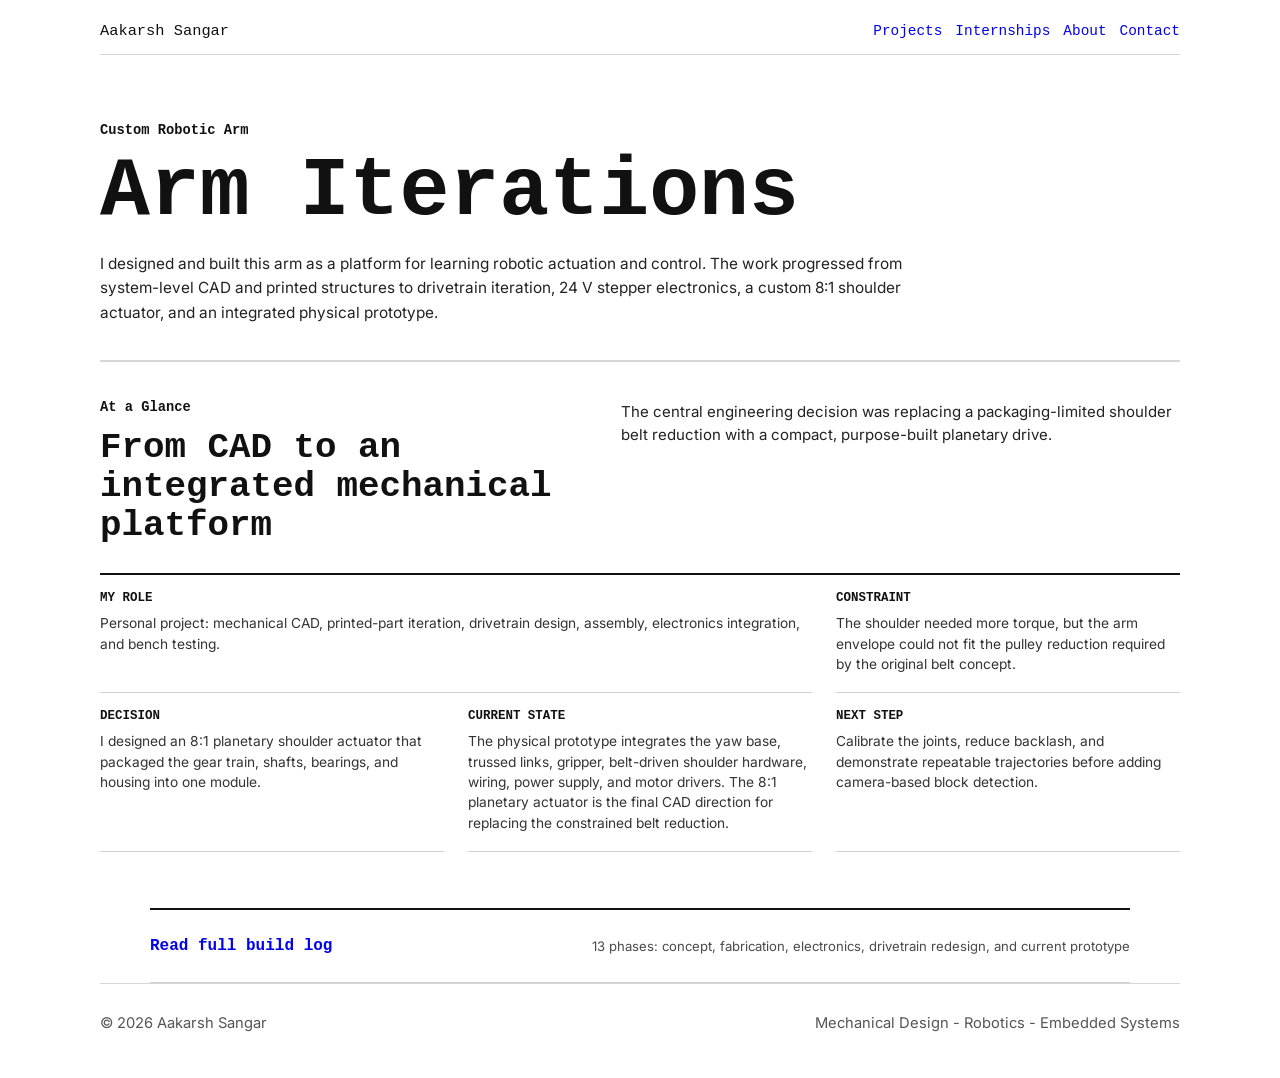
==== commit 73f92fba: "Add files via upload" ====
--- a/arm-iterations.html
+++ b/arm-iterations.html
@@ -40,10 +40,6 @@
           printed structures to drivetrain iteration, 24 V stepper electronics,
           a custom 8:1 shoulder actuator, and an integrated physical prototype.
         </p>
-        <div class="hero-actions">
-          <a class="button primary" href="./projects.html">Back to Projects</a>
-          <a class="button secondary" href="#arm-build-log">Read Full Build Log</a>
-        </div>
       </section>
 
       <section class="section" aria-labelledby="arm-overview-title">
--- a/styles.css
+++ b/styles.css
@@ -1932,6 +1932,163 @@
   }
 }
 
+/* Document-style hardware project index inspired by traditional engineering portfolios. */
+.home-hardware-list span {
+  color: #303030;
+  font-size: clamp(0.84rem, 0.88vw, 0.96rem);
+  font-weight: 400;
+}
+
+.home-hardware-list strong {
+  color: #111;
+  font-family: "Courier New", Courier, monospace;
+  font-weight: 700;
+}
+
+.project-links-page .project-links-panel {
+  width: min(1080px, 100%);
+}
+
+.hardware-projects {
+  margin-top: 42px;
+}
+
+.project-group-title {
+  margin: 0;
+  color: #111;
+  font-family: "Courier New", Courier, monospace;
+  font-size: 0.78rem;
+  letter-spacing: 0;
+  text-transform: uppercase;
+}
+
+.hardware-project {
+  display: grid;
+  grid-template-columns: minmax(0, 1.08fr) minmax(280px, 0.92fr);
+  gap: clamp(34px, 5vw, 74px);
+  align-items: start;
+  margin-top: 18px;
+  padding: 34px 0 42px;
+  border-top: 1px solid rgba(0, 0, 0, 0.24);
+}
+
+.hardware-project + .hardware-project {
+  margin-top: 0;
+}
+
+.hardware-project-copy {
+  min-width: 0;
+}
+
+.hardware-project-meta {
+  margin: 0 0 10px;
+  color: #555;
+  font-family: "Courier New", Courier, monospace;
+  font-size: 0.76rem;
+  font-weight: 700;
+  text-transform: uppercase;
+}
+
+.hardware-project h2,
+.internship-feature h2 {
+  margin: 0 0 15px;
+  color: #111;
+  font-family: "Courier New", Courier, monospace;
+  font-size: clamp(1.35rem, 2.2vw, 1.9rem);
+  line-height: 1.08;
+}
+
+.hardware-project-copy > p:not(.hardware-project-meta),
+.hardware-project-copy li {
+  color: #292929;
+  font-family: Inter, ui-sans-serif, system-ui, sans-serif;
+  font-size: 0.92rem;
+  line-height: 1.55;
+}
+
+.hardware-project-copy > p:not(.hardware-project-meta) {
+  margin: 0 0 14px;
+}
+
+.hardware-project-copy ul {
+  margin: 0 0 18px;
+  padding-left: 1.15rem;
+}
+
+.hardware-project-copy li + li {
+  margin-top: 6px;
+}
+
+.iteration-link {
+  display: inline-block;
+  color: #0000ee;
+  font-family: "Courier New", Courier, monospace;
+  font-size: 0.9rem;
+  font-weight: 700;
+  text-underline-offset: 3px;
+}
+
+.hardware-project-media {
+  margin: 0;
+}
+
+.hardware-project-media img {
+  display: block;
+  width: 100%;
+  aspect-ratio: 4 / 3;
+  object-fit: cover;
+  object-position: center;
+  background: #fff;
+}
+
+.hardware-project-media.contain-media img {
+  object-fit: contain;
+}
+
+.hardware-project-media figcaption {
+  margin-top: 8px;
+  color: #666;
+  font-family: Inter, ui-sans-serif, system-ui, sans-serif;
+  font-size: 0.76rem;
+  line-height: 1.4;
+}
+
+.software-project-list {
+  max-width: 760px;
+  margin-top: 12px;
+}
+
+.software-project-list a {
+  width: fit-content;
+  font-family: "Courier New", Courier, monospace;
+  font-weight: 700;
+  text-underline-offset: 3px;
+}
+
+.internship-feature.hardware-project {
+  grid-template-columns: minmax(0, 1.08fr) minmax(280px, 0.92fr);
+  margin-top: 42px;
+  padding-top: 34px;
+  border-top: 1px solid rgba(0, 0, 0, 0.24);
+}
+
+.internship-feature.hardware-project img {
+  aspect-ratio: 4 / 3;
+}
+
+@media (max-width: 760px) {
+  .hardware-project,
+  .internship-feature.hardware-project {
+    grid-template-columns: 1fr;
+    gap: 24px;
+    padding: 28px 0 34px;
+  }
+
+  .hardware-project-media {
+    max-width: 560px;
+  }
+}
+
 /* Evidence-first portfolio pass: concise skim layer with compact technical logs. */
 
 :root {
@@ -3204,7 +3361,160 @@
     gap: 6px;
   }
 
-  .build-log-disclosure > summary small {
+.build-log-disclosure > summary small {
     text-align: left;
   }
 }
+
+/* Final project-index layout. Keep hardware informational and link only to its iteration page. */
+.home-hardware-list span {
+  color: #303030;
+  font-size: clamp(0.84rem, 0.88vw, 0.96rem);
+  font-weight: 400;
+}
+
+.home-hardware-list strong {
+  color: #111;
+  font-family: "Courier New", Courier, monospace;
+}
+
+.project-links-page .project-links-panel {
+  width: min(1080px, 100%);
+}
+
+.hardware-projects {
+  margin-top: 42px;
+}
+
+.project-group-title {
+  margin: 0;
+  color: #111;
+  font-family: "Courier New", Courier, monospace;
+  font-size: 0.78rem;
+  letter-spacing: 0;
+  text-transform: uppercase;
+}
+
+.hardware-project,
+.internship-feature.hardware-project {
+  display: grid;
+  grid-template-columns: minmax(0, 1.08fr) minmax(280px, 0.92fr);
+  gap: clamp(34px, 5vw, 74px);
+  align-items: start;
+  margin-top: 18px;
+  padding: 34px 0 42px;
+  border: 0;
+  border-top: 1px solid rgba(0, 0, 0, 0.24);
+}
+
+.internship-feature.hardware-project {
+  margin-top: 42px;
+}
+
+.hardware-project + .hardware-project {
+  margin-top: 0;
+}
+
+.hardware-project-copy {
+  min-width: 0;
+}
+
+.hardware-project-meta {
+  margin: 0 0 10px;
+  color: #555;
+  font-family: "Courier New", Courier, monospace;
+  font-size: 0.76rem;
+  font-weight: 700;
+  text-transform: uppercase;
+}
+
+.hardware-project h2,
+.internship-feature.hardware-project h2 {
+  margin: 0 0 15px;
+  color: #111;
+  font-family: "Courier New", Courier, monospace;
+  font-size: clamp(1.35rem, 2.2vw, 1.9rem);
+  line-height: 1.08;
+}
+
+.hardware-project-copy > p:not(.hardware-project-meta),
+.hardware-project-copy li,
+.internship-feature.hardware-project p {
+  color: #292929;
+  font-family: Inter, ui-sans-serif, system-ui, sans-serif;
+  font-size: 0.92rem;
+  line-height: 1.55;
+}
+
+.hardware-project-copy > p:not(.hardware-project-meta) {
+  margin: 0 0 14px;
+}
+
+.hardware-project-copy ul {
+  margin: 0 0 18px;
+  padding-left: 1.15rem;
+}
+
+.hardware-project-copy li + li {
+  margin-top: 6px;
+}
+
+.iteration-link {
+  display: inline-block;
+  color: #0000ee;
+  font-family: "Courier New", Courier, monospace;
+  font-size: 0.9rem;
+  font-weight: 700;
+  text-underline-offset: 3px;
+}
+
+.hardware-project-media {
+  margin: 0;
+}
+
+.hardware-project-media img,
+.internship-feature.hardware-project .hardware-project-media img {
+  display: block;
+  width: 100%;
+  aspect-ratio: 4 / 3;
+  object-fit: cover;
+  object-position: center;
+  background: #fff;
+}
+
+.hardware-project-media.contain-media img {
+  object-fit: contain;
+}
+
+.hardware-project-media figcaption {
+  margin-top: 8px;
+  color: #666;
+  font-family: Inter, ui-sans-serif, system-ui, sans-serif;
+  font-size: 0.76rem;
+  line-height: 1.4;
+}
+
+.software-project-list {
+  max-width: 760px;
+  margin-top: 12px;
+}
+
+.software-project-list a {
+  width: fit-content;
+  font-family: "Courier New", Courier, monospace;
+  font-weight: 700;
+  text-underline-offset: 3px;
+}
+
+@media (max-width: 760px) {
+  .hardware-project,
+  .internship-feature.hardware-project {
+    grid-template-columns: 1fr;
+    gap: 24px;
+    padding: 28px 0 34px;
+  }
+
+  .hardware-project-media {
+    max-width: 560px;
+  }
+}
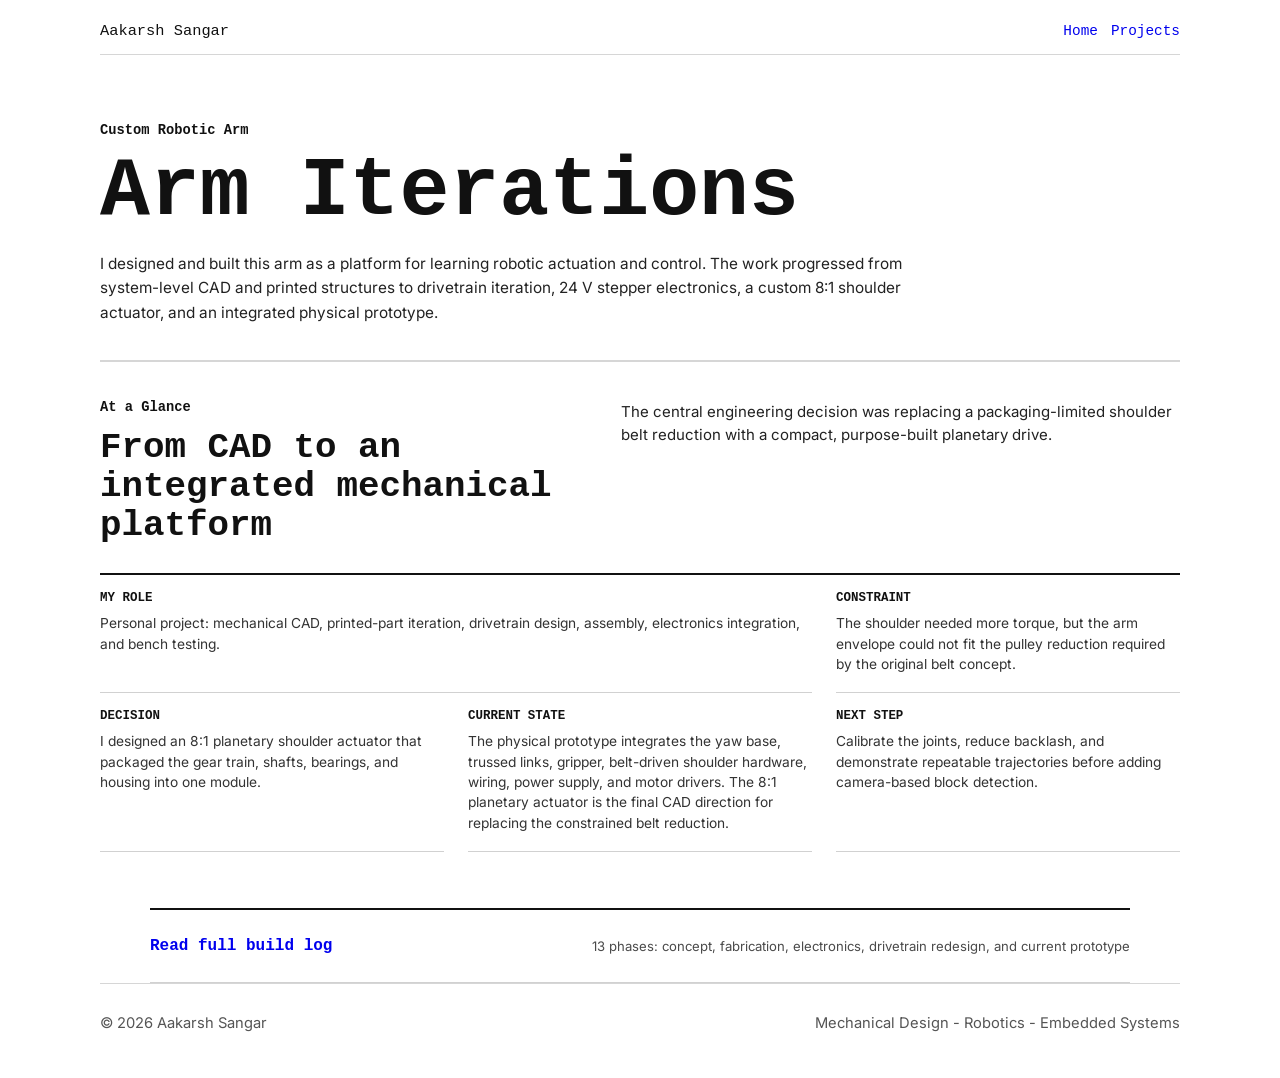
==== commit 34696ce9: "Add files via upload" ====
--- a/arm-iterations.html
+++ b/arm-iterations.html
@@ -23,10 +23,8 @@
         <span>Aakarsh Sangar</span>
       </a>
       <nav class="nav-links" aria-label="Page sections">
+        <a href="./index.html">Home</a>
         <a href="./projects.html">Projects</a>
-        <a href="./internships.html">Internships</a>
-        <a href="./index.html#about">About</a>
-        <a href="./index.html#contact">Contact</a>
       </nav>
     </header>
 
--- a/styles.css
+++ b/styles.css
@@ -2089,6 +2089,333 @@
   }
 }
 
+/* Simplified two-page portfolio inspired by traditional engineering portfolios. */
+.classic-portfolio {
+  margin: 0;
+  background: #fff;
+  color: #242424;
+  font-family: Georgia, "Times New Roman", serif;
+}
+
+.classic-portfolio *,
+.classic-portfolio *::before,
+.classic-portfolio *::after {
+  box-sizing: border-box;
+}
+
+.classic-header {
+  display: flex;
+  width: 100%;
+  min-height: 64px;
+  align-items: center;
+  justify-content: space-between;
+  gap: 32px;
+  padding: 0 34px;
+  border-bottom: 1px solid #ececec;
+  background: #fff;
+  font-family: Arial, Helvetica, sans-serif;
+}
+
+.classic-brand {
+  color: #303030;
+  font-size: 1rem;
+  text-decoration: none;
+}
+
+.classic-header nav {
+  display: flex;
+  align-items: center;
+  gap: 32px;
+}
+
+.classic-header nav a {
+  position: relative;
+  padding: 22px 0 20px;
+  color: #757575;
+  font-size: 0.9rem;
+  text-decoration: none;
+}
+
+.classic-header nav a:hover,
+.classic-header nav a[aria-current="page"] {
+  color: #222;
+}
+
+.classic-header nav a[aria-current="page"]::after {
+  position: absolute;
+  right: 0;
+  bottom: -1px;
+  left: 0;
+  height: 2px;
+  background: #1d6f98;
+  content: "";
+}
+
+.classic-main {
+  width: min(1160px, calc(100% - 56px));
+  margin: 0 auto;
+  padding: 58px 0 72px;
+}
+
+.classic-main > h1 {
+  margin: 0 0 48px;
+  color: #1d6f98;
+  font-size: clamp(2.35rem, 4.2vw, 3.7rem);
+  font-weight: 400;
+  line-height: 1.05;
+  text-align: center;
+}
+
+.classic-about {
+  display: grid;
+  grid-template-columns: minmax(320px, 0.9fr) minmax(0, 1.1fr);
+  gap: clamp(42px, 6vw, 82px);
+  align-items: center;
+}
+
+.classic-about-media {
+  margin: 0;
+}
+
+.classic-about-media img {
+  display: block;
+  width: 100%;
+  height: min(70vh, 720px);
+  object-fit: contain;
+  object-position: center;
+}
+
+.classic-kicker {
+  margin: 0 0 22px;
+  color: #505050;
+  font-family: Arial, Helvetica, sans-serif;
+  font-size: 0.82rem;
+  letter-spacing: 0;
+  text-transform: uppercase;
+}
+
+.classic-about-copy h2,
+.classic-software > h2 {
+  margin: 0 0 22px;
+  color: #1d6f98;
+  font-size: clamp(1.7rem, 2.7vw, 2.45rem);
+  font-weight: 400;
+  line-height: 1.15;
+}
+
+.classic-about-copy p:not(.classic-kicker) {
+  margin: 0 0 20px;
+  font-size: clamp(1rem, 1.45vw, 1.16rem);
+  line-height: 1.65;
+}
+
+.classic-project-list {
+  width: min(1040px, 100%);
+  margin: 0 auto;
+}
+
+.classic-project-row {
+  display: grid;
+  grid-template-columns: minmax(0, 1fr) minmax(330px, 0.95fr);
+  gap: clamp(40px, 6vw, 78px);
+  align-items: center;
+  padding: 38px 0 54px;
+}
+
+.classic-project-row + .classic-project-row {
+  border-top: 1px solid #e2e2e2;
+}
+
+.classic-project-row.media-first .classic-project-media {
+  order: -1;
+}
+
+.classic-project-copy h2 {
+  margin: 0 0 13px;
+  color: #1d6f98;
+  font-size: clamp(1.45rem, 2.4vw, 2rem);
+  font-weight: 400;
+  line-height: 1.2;
+}
+
+.classic-project-meta {
+  margin: 0 0 19px;
+  color: #4d4d4d;
+  font-size: 0.86rem;
+  font-style: italic;
+}
+
+.classic-project-copy > p:not(.classic-project-meta),
+.classic-project-copy li {
+  font-size: 0.98rem;
+  line-height: 1.58;
+}
+
+.classic-project-copy > p:not(.classic-project-meta) {
+  margin: 0 0 16px;
+}
+
+.classic-project-copy ul {
+  margin: 0 0 20px;
+  padding-left: 1.15rem;
+}
+
+.classic-project-copy li + li {
+  margin-top: 7px;
+}
+
+.classic-detail-link,
+.classic-software a {
+  color: #14698f;
+  text-underline-offset: 3px;
+}
+
+.classic-detail-link {
+  font-size: 0.96rem;
+}
+
+.classic-project-media {
+  margin: 0;
+}
+
+.classic-project-media img {
+  display: block;
+  width: 100%;
+  max-height: 420px;
+  object-fit: contain;
+  object-position: center;
+  background: #fff;
+}
+
+.classic-project-media figcaption {
+  margin-top: 9px;
+  color: #666;
+  font-size: 0.78rem;
+  line-height: 1.4;
+}
+
+.classic-software {
+  width: min(1040px, 100%);
+  margin: 18px auto 0;
+  padding-top: 42px;
+  border-top: 1px solid #cfcfcf;
+}
+
+.classic-software-grid {
+  display: grid;
+  grid-template-columns: repeat(2, minmax(0, 1fr));
+  gap: 42px;
+}
+
+.classic-software article {
+  padding-top: 16px;
+  border-top: 1px solid #e2e2e2;
+}
+
+.classic-software h3 {
+  margin: 0 0 10px;
+  font-size: 1.22rem;
+  font-weight: 400;
+}
+
+.classic-software p {
+  margin: 0;
+  font-size: 0.95rem;
+  line-height: 1.55;
+}
+
+.classic-footer {
+  width: min(1160px, calc(100% - 56px));
+  margin: 0 auto;
+  padding: 24px 0 34px;
+  border-top: 1px solid #ececec;
+  color: #777;
+  font-family: Arial, Helvetica, sans-serif;
+  font-size: 0.76rem;
+  text-align: center;
+}
+
+@media (max-width: 780px) {
+  .classic-header {
+    min-height: 58px;
+    padding: 0 20px;
+  }
+
+  .classic-header nav {
+    gap: 20px;
+  }
+
+  .classic-header nav a {
+    padding: 20px 0 18px;
+    font-size: 0.82rem;
+  }
+
+  .classic-main {
+    width: min(100% - 36px, 620px);
+    padding: 40px 0 54px;
+  }
+
+  .classic-main > h1 {
+    margin-bottom: 34px;
+  }
+
+  .classic-about,
+  .classic-project-row,
+  .classic-software-grid {
+    grid-template-columns: 1fr;
+  }
+
+  .classic-about {
+    gap: 30px;
+  }
+
+  .classic-about-media img {
+    height: min(56vh, 520px);
+  }
+
+  .classic-project-row,
+  .classic-project-row.media-first {
+    gap: 26px;
+    padding: 28px 0 38px;
+  }
+
+  .classic-project-row .classic-project-media,
+  .classic-project-row.media-first .classic-project-media {
+    order: 2;
+  }
+
+  .classic-project-media img {
+    max-height: 360px;
+  }
+
+  .classic-software-grid {
+    gap: 26px;
+  }
+
+  .classic-footer {
+    width: calc(100% - 36px);
+  }
+}
+
+@media (max-width: 430px) {
+  .classic-brand {
+    max-width: 120px;
+    font-size: 0.9rem;
+  }
+
+  .classic-header {
+    gap: 14px;
+  }
+
+  .classic-main {
+    width: calc(100% - 28px);
+  }
+
+  .classic-about-media img {
+    height: 48vh;
+  }
+}
+
 /* Evidence-first portfolio pass: concise skim layer with compact technical logs. */
 
 :root {
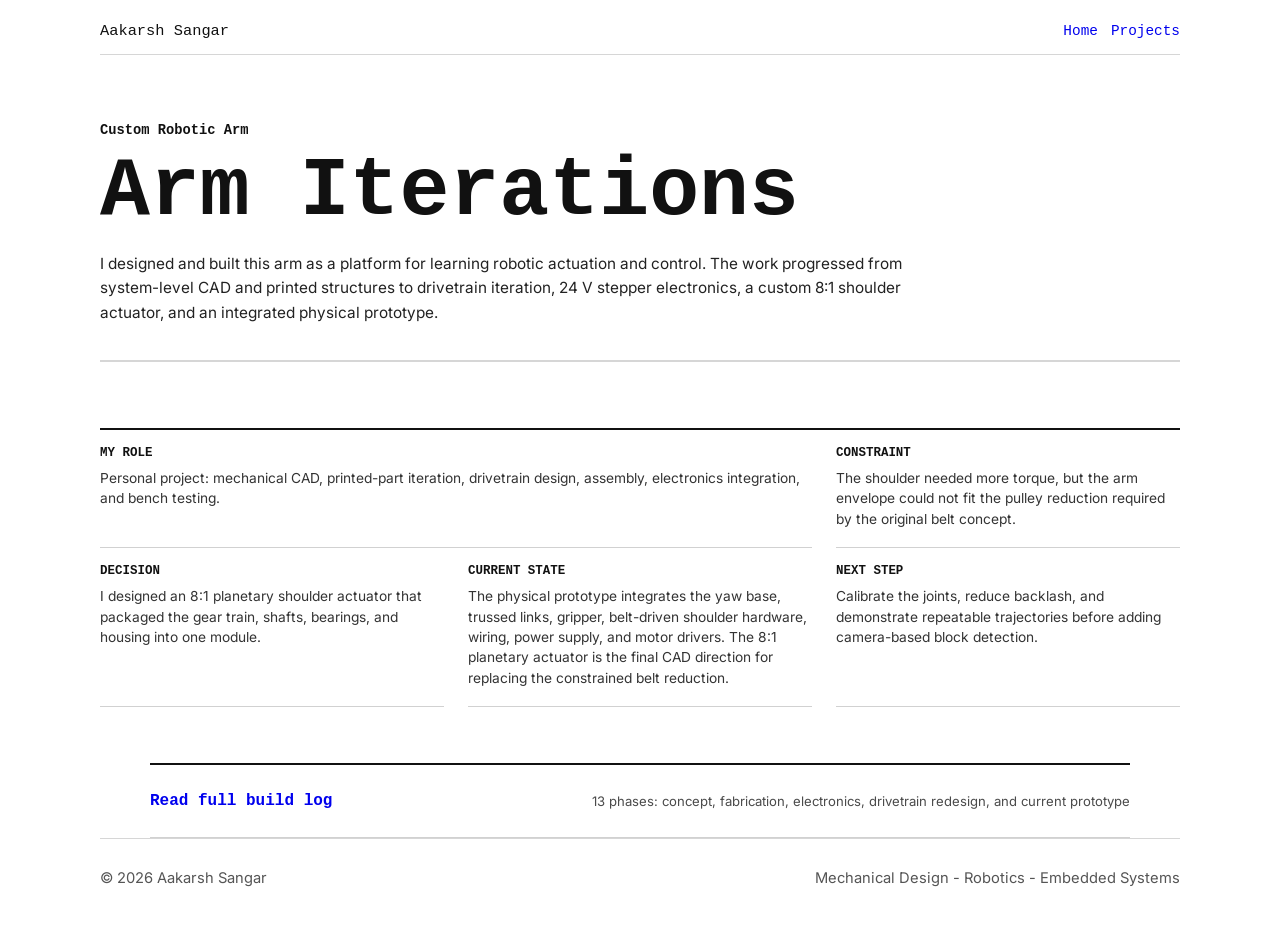
==== commit d154dfa0: "Update arm overview section in arm-iterations.html Removed the old arm overview section and replaced" ====
--- a/arm-iterations.html
+++ b/arm-iterations.html
@@ -40,17 +40,7 @@
         </p>
       </section>
 
-      <section class="section" aria-labelledby="arm-overview-title">
-        <div class="section-heading">
-          <div>
-            <p class="eyebrow">At a Glance</p>
-            <h2 id="arm-overview-title">From CAD to an integrated mechanical platform</h2>
-          </div>
-          <p>
-            The central engineering decision was replacing a packaging-limited
-            shoulder belt reduction with a compact, purpose-built planetary drive.
-          </p>
-        </div>
+      <section class="section" aria-label="Robotic arm overview">
         <div class="case-study-grid">
           <div class="case-study-stat">
             <strong>My role</strong>
--- a/styles.css
+++ b/styles.css
@@ -2158,12 +2158,40 @@
 }
 
 .classic-main > h1 {
-  margin: 0 0 48px;
-  color: #1d6f98;
+  margin: 0 0 14px;
+  color: #242424;
   font-size: clamp(2.35rem, 4.2vw, 3.7rem);
   font-weight: 400;
   line-height: 1.05;
   text-align: center;
+}
+
+.classic-profile-links {
+  display: flex;
+  align-items: center;
+  justify-content: center;
+  gap: 0;
+  margin: 0 0 48px;
+  font-family: Arial, Helvetica, sans-serif;
+  font-size: 0.86rem;
+}
+
+.classic-profile-links a {
+  color: #3d3d3d;
+  text-decoration-color: #aaa;
+  text-underline-offset: 3px;
+}
+
+.classic-profile-links a:hover {
+  color: #14698f;
+  text-decoration-color: currentColor;
+}
+
+.classic-profile-links a + a::before {
+  margin: 0 12px;
+  color: #aaa;
+  content: "/";
+  text-decoration: none;
 }
 
 .classic-about {
@@ -2197,7 +2225,7 @@
 .classic-about-copy h2,
 .classic-software > h2 {
   margin: 0 0 22px;
-  color: #1d6f98;
+  color: #242424;
   font-size: clamp(1.7rem, 2.7vw, 2.45rem);
   font-weight: 400;
   line-height: 1.15;
@@ -2232,7 +2260,7 @@
 
 .classic-project-copy h2 {
   margin: 0 0 13px;
-  color: #1d6f98;
+  color: #242424;
   font-size: clamp(1.45rem, 2.4vw, 2rem);
   font-weight: 400;
   line-height: 1.2;
@@ -3845,3 +3873,47 @@
     max-width: 560px;
   }
 }
+/* Homepage Projects Button */
+
+.classic-home .classic-project-action {
+  display: flex;
+  justify-content: center;
+  align-items: center;
+  width: 100%;
+  margin: 12px 0 18px;
+}
+
+.classic-home a.classic-project-button {
+  display: inline-flex;
+  align-items: center;
+  justify-content: center;
+  gap: 12px;
+  padding: 8px 18px;
+  background-color: #292929;
+  color: #ffffff;
+  border: 1px solid #292929;
+  border-radius: 5px;
+  font-family: Arial, Helvetica, sans-serif;
+  font-size: 14px;
+  font-weight: 500;
+  letter-spacing: 0.3px;
+  line-height: 1.4;
+  text-decoration: none;
+  transition: all 0.25s ease;
+}
+
+.classic-home a.classic-project-button span {
+  font-size: 14px;
+  transition: transform 0.25s ease;
+}
+
+.classic-home a.classic-project-button:hover {
+  background-color: #ffffff;
+  color: #292929;
+  transform: translateY(-2px);
+  text-decoration: none;
+}
+
+.classic-home a.classic-project-button:hover span {
+  transform: translate(2px, -2px);
+}
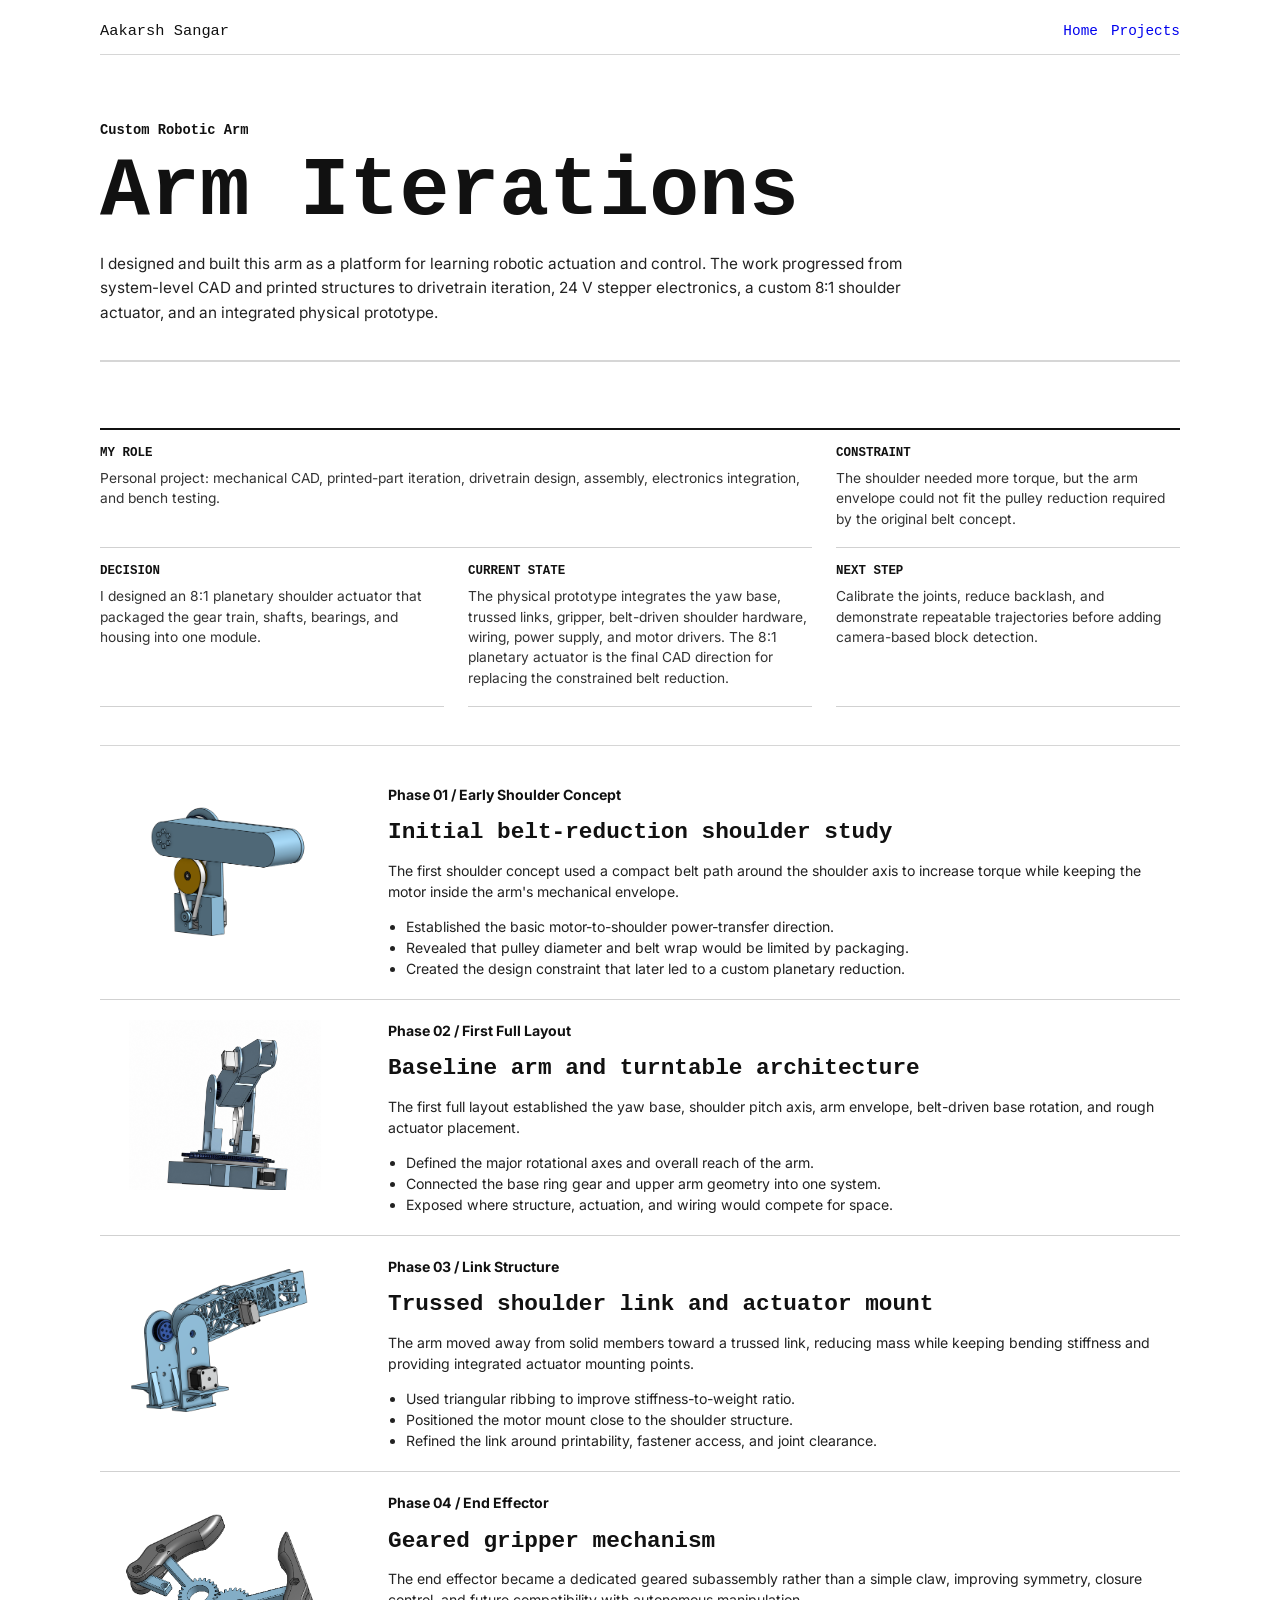
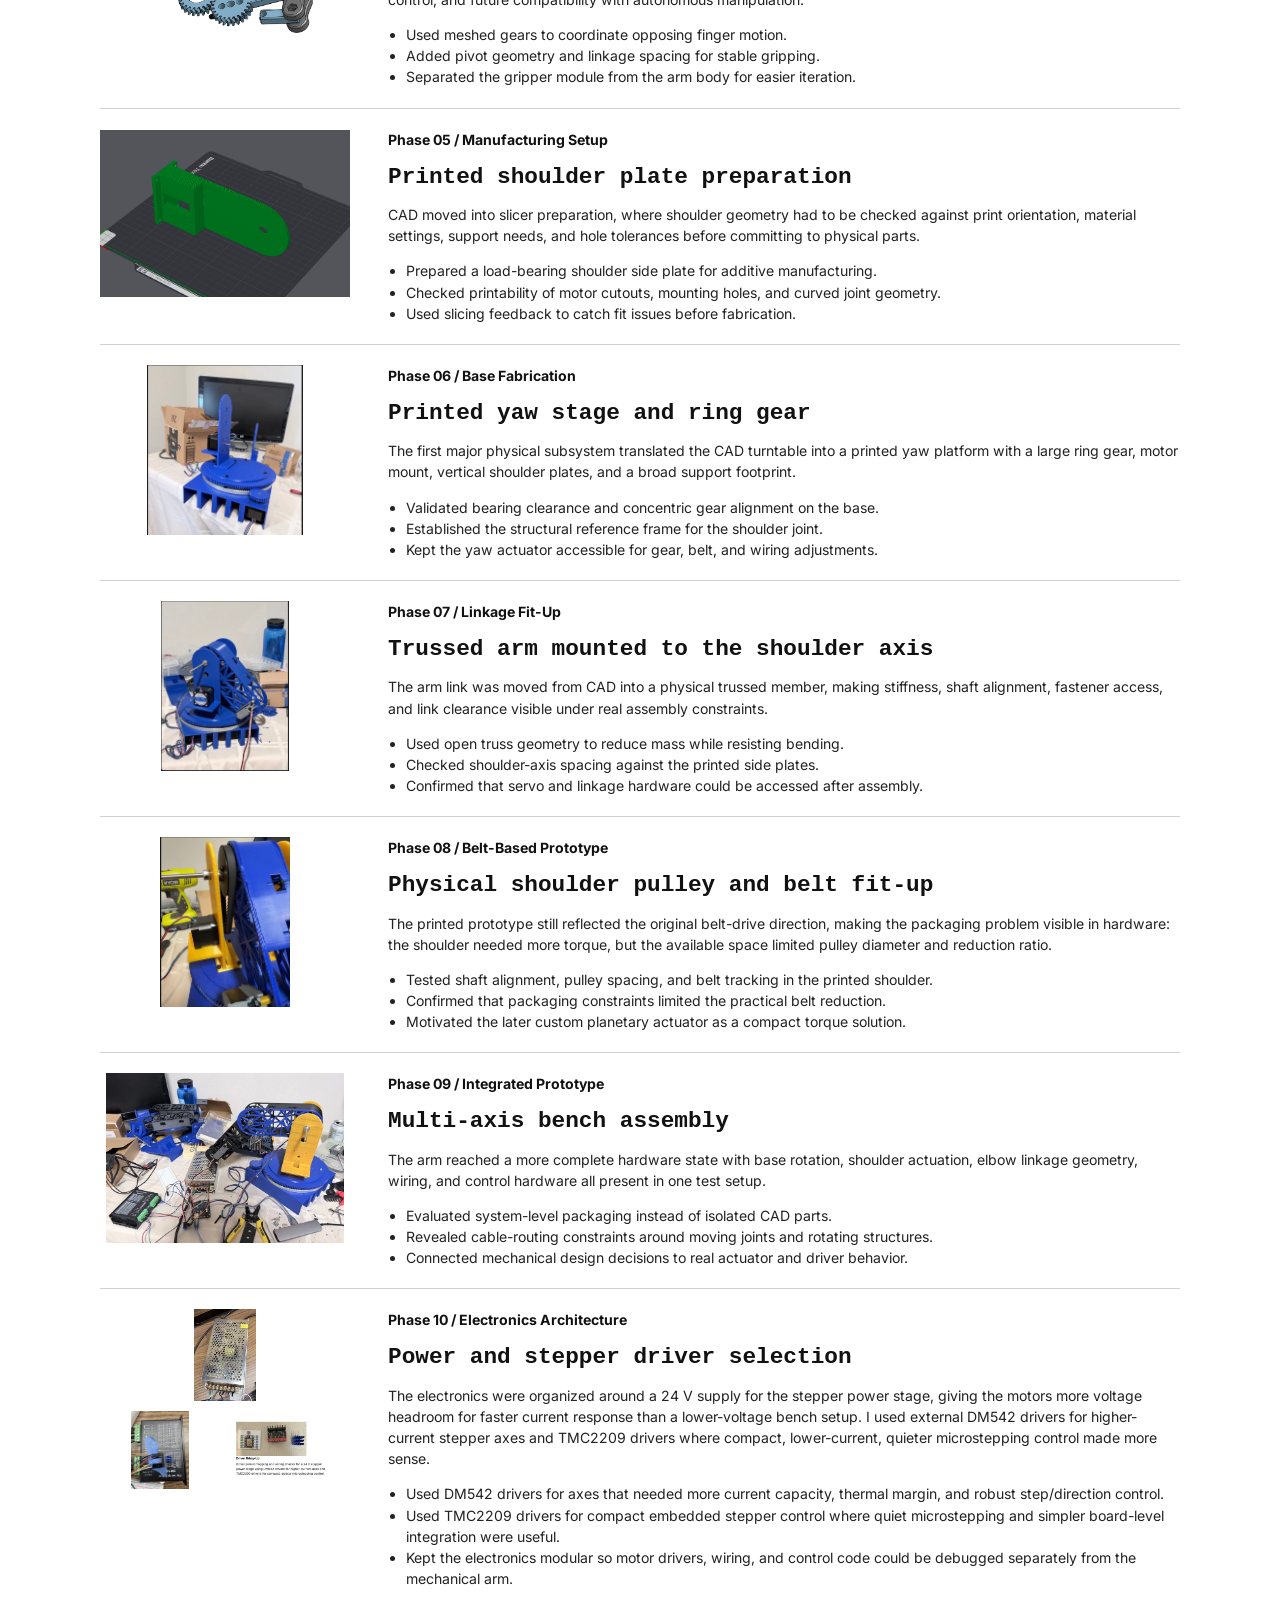
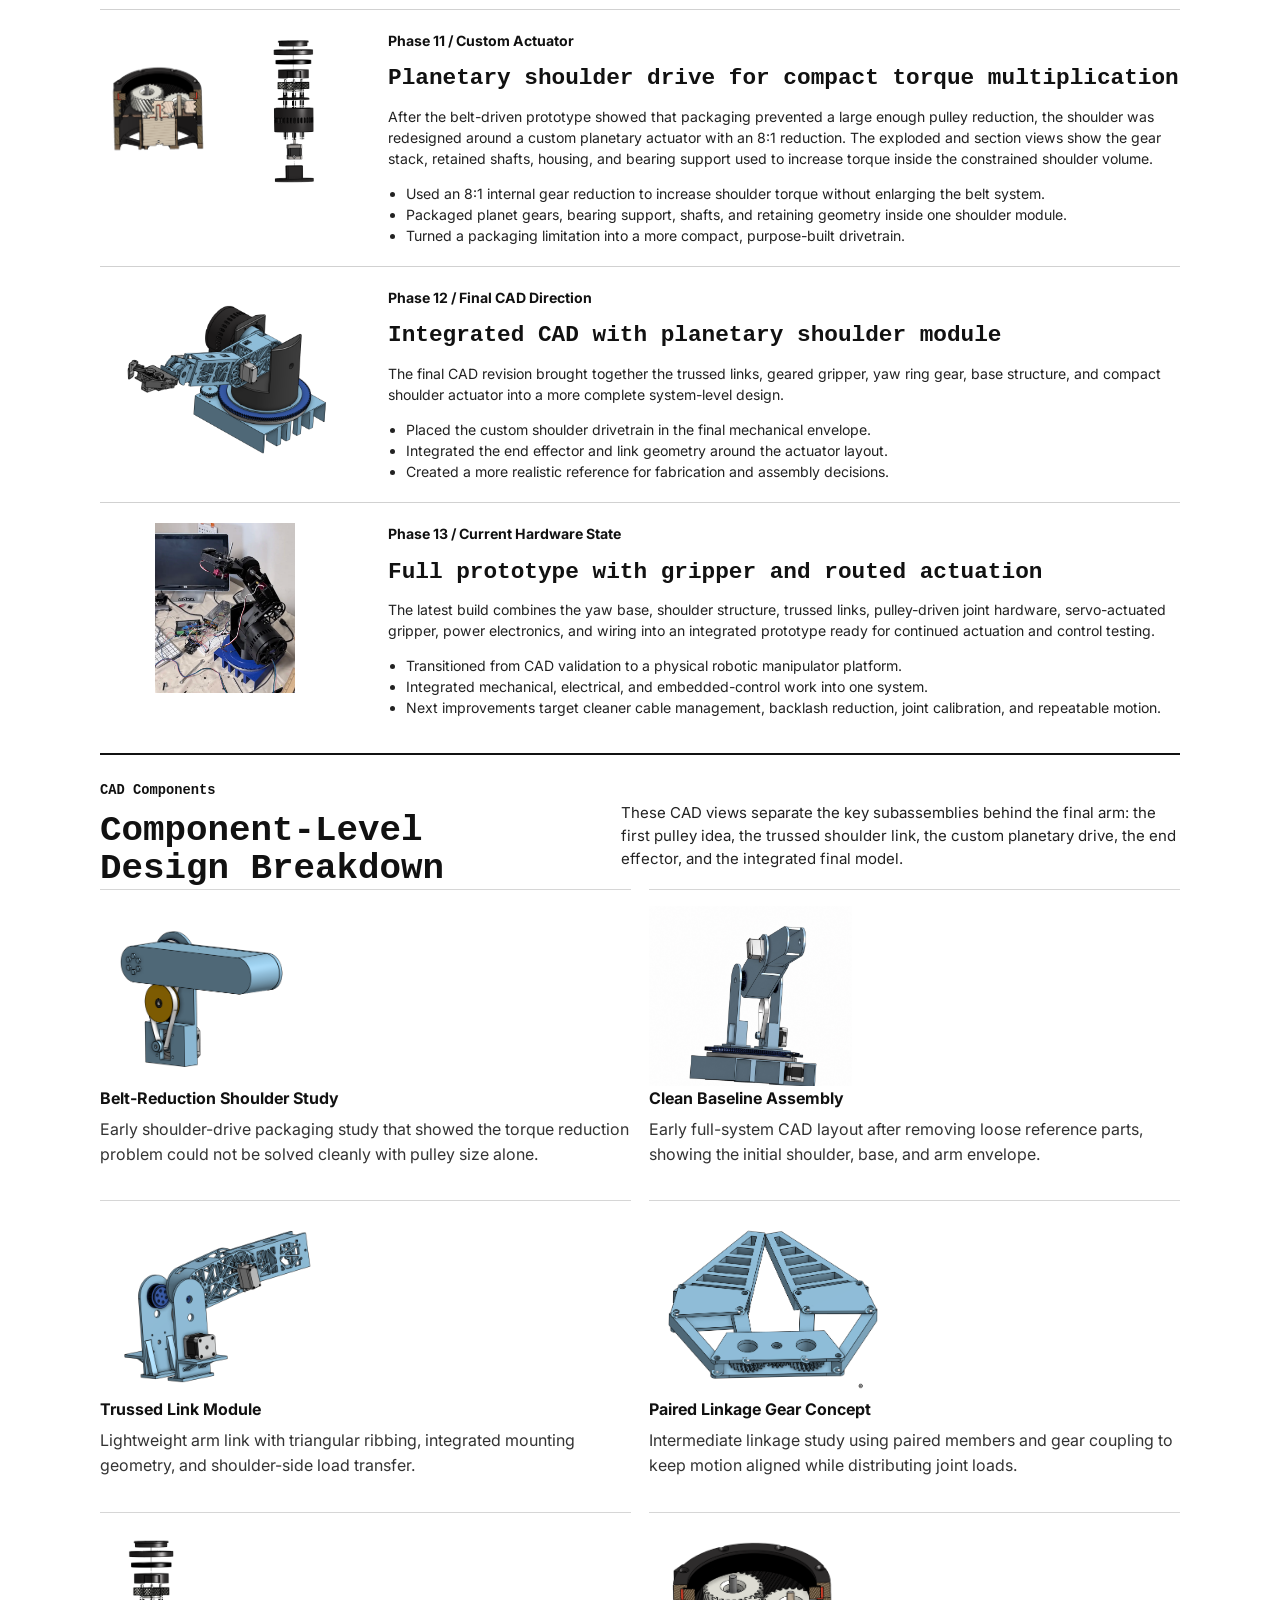
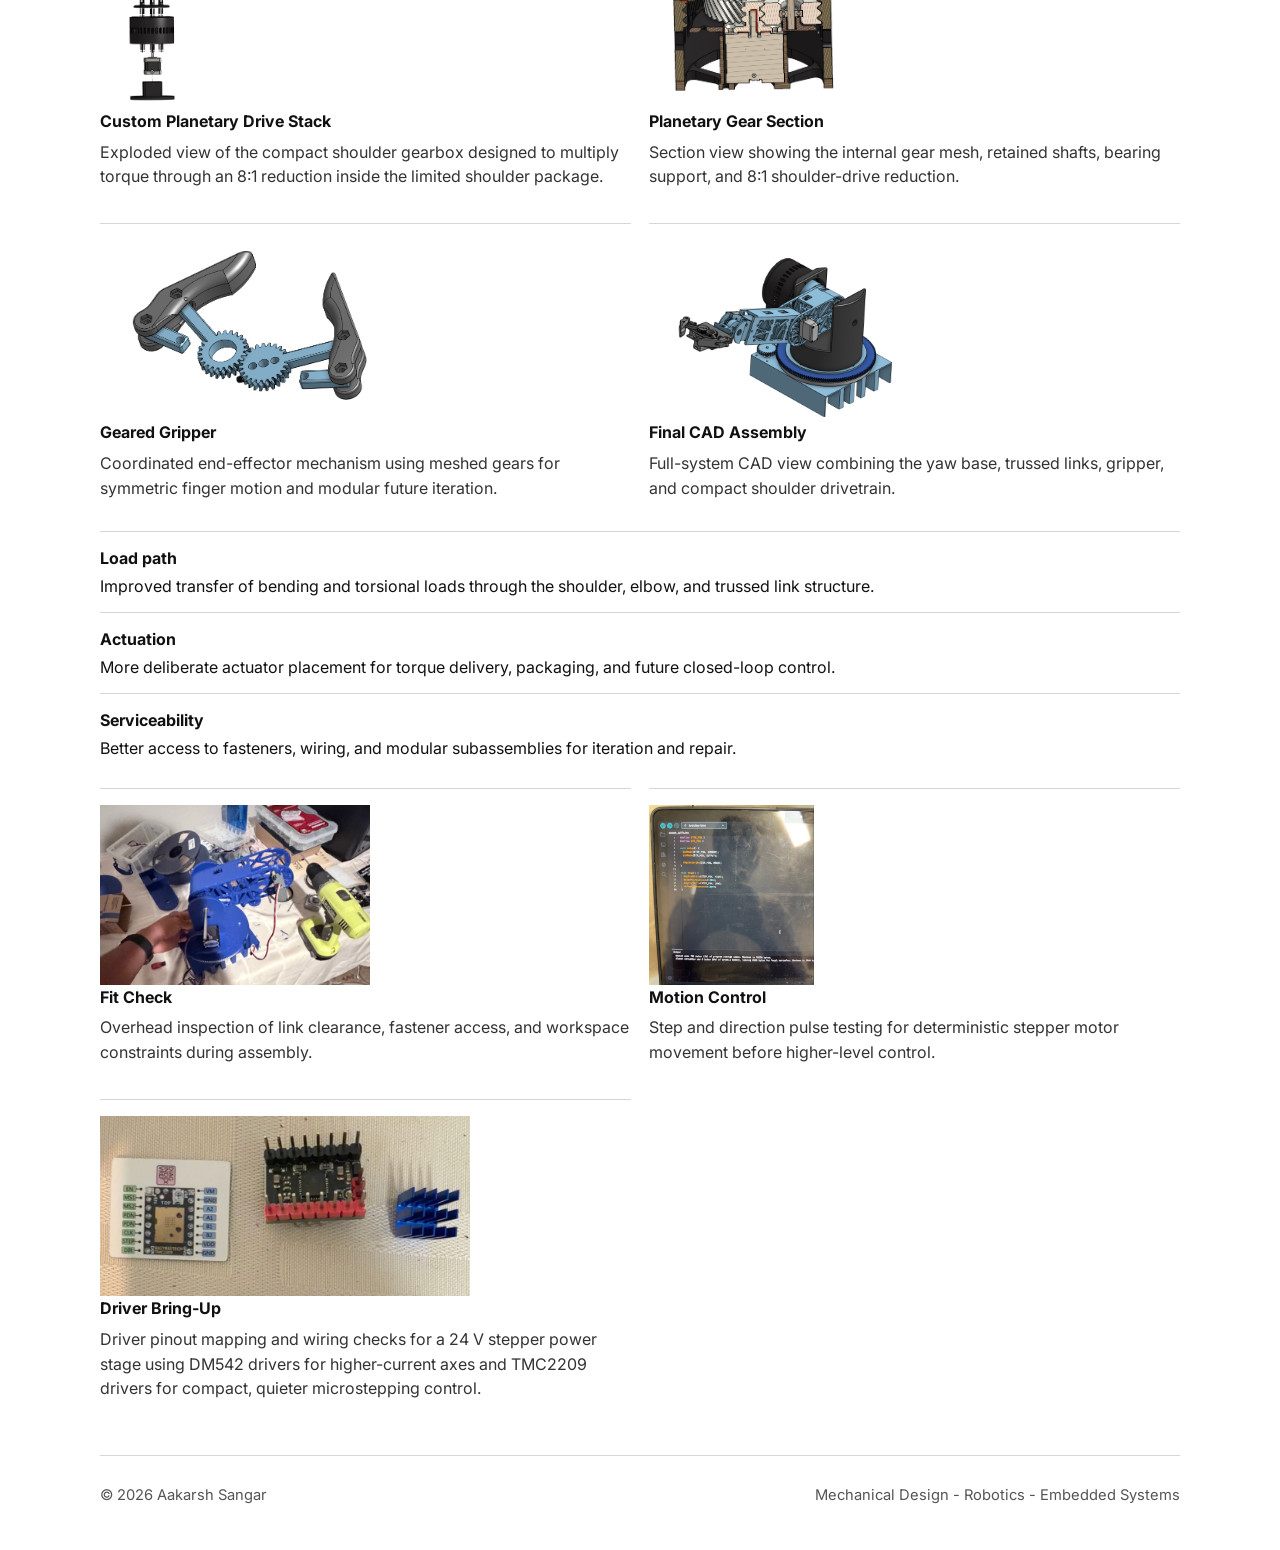
==== commit b6a40edd: "Remove build log details from arm-iterations.html Removed build log disclosure section from the HTML" ====
--- a/arm-iterations.html
+++ b/arm-iterations.html
@@ -64,12 +64,7 @@
           </div>
         </div>
       </section>
-
-      <details class="build-log-disclosure" id="arm-build-log">
-        <summary>
-          <span>Read full build log</span>
-          <small>13 phases: concept, fabrication, electronics, drivetrain redesign, and current prototype</small>
-        </summary>
+      
       <section class="section iteration-grid" aria-label="Robotic arm iteration gallery">
         <article class="iteration-card">
           <img
@@ -530,7 +525,6 @@
           </article>
         </div>
       </section>
-      </details>
     </main>
 
     <footer class="footer">
